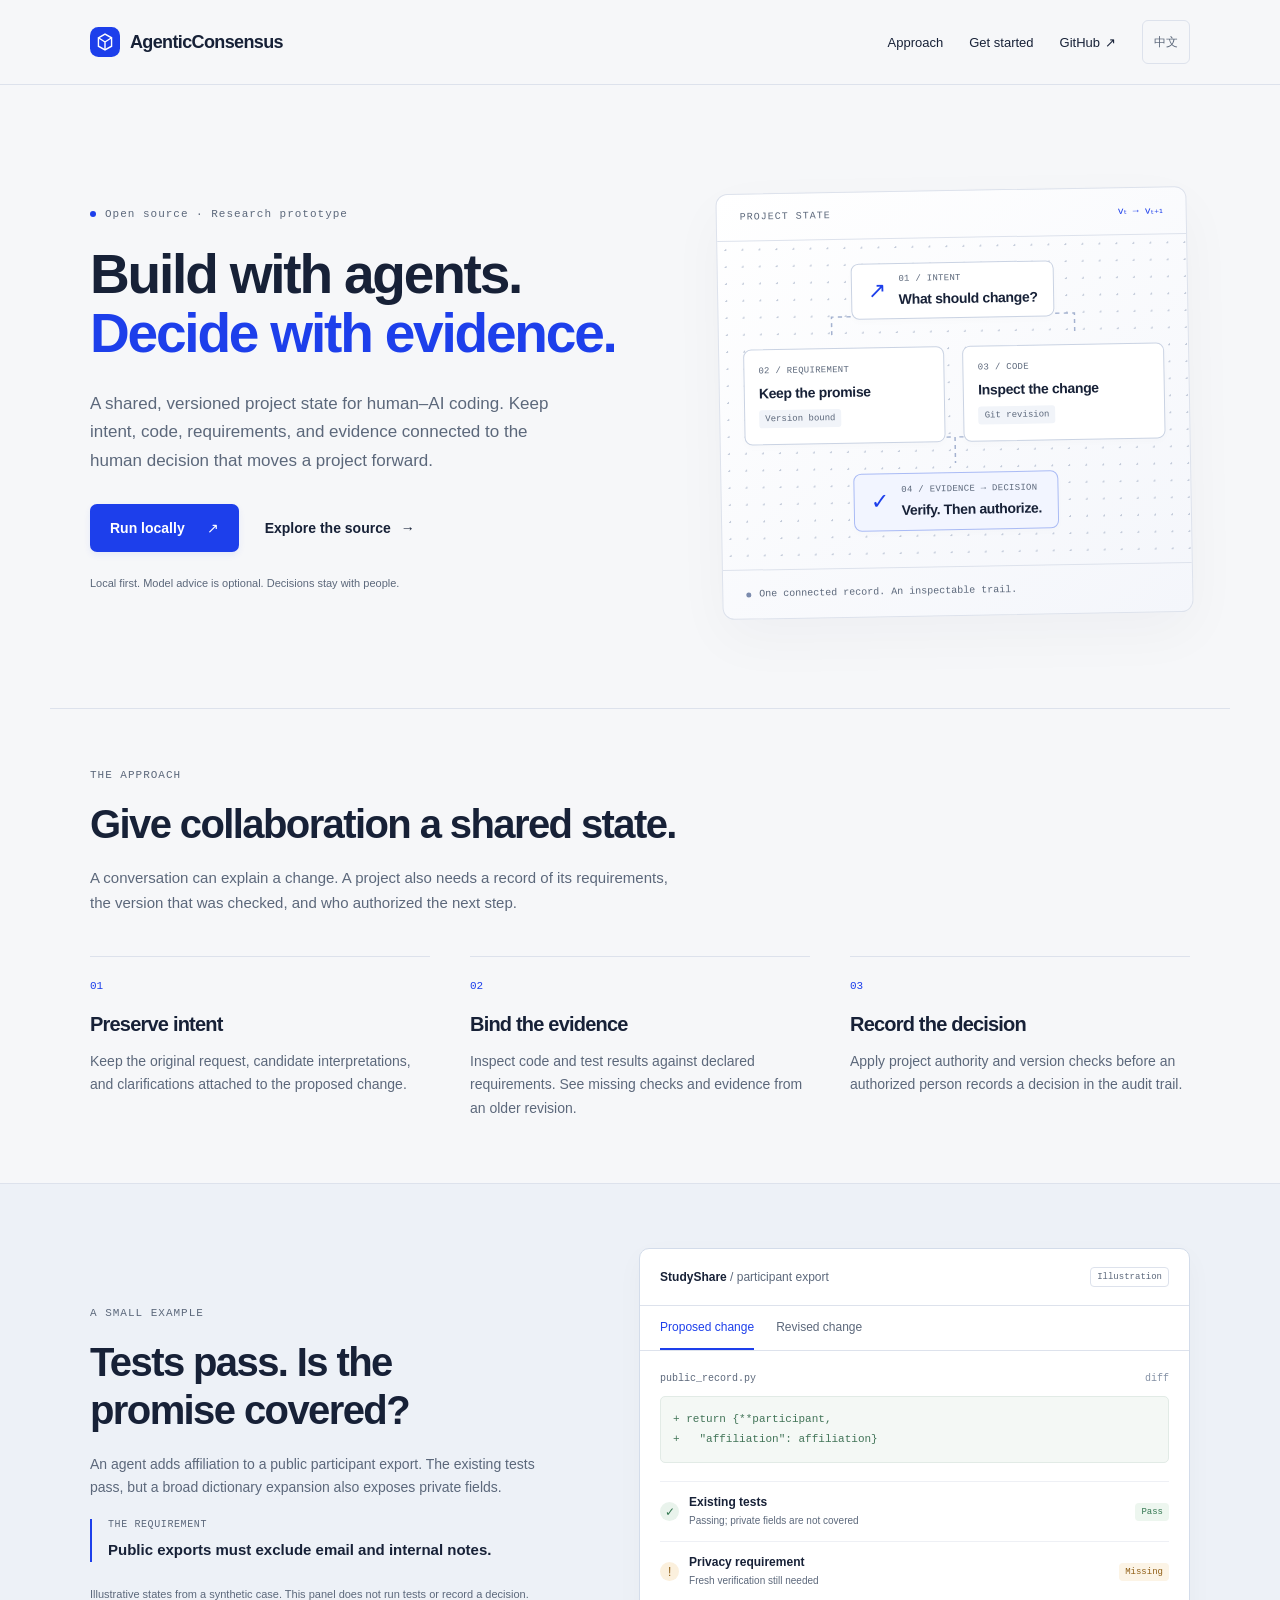
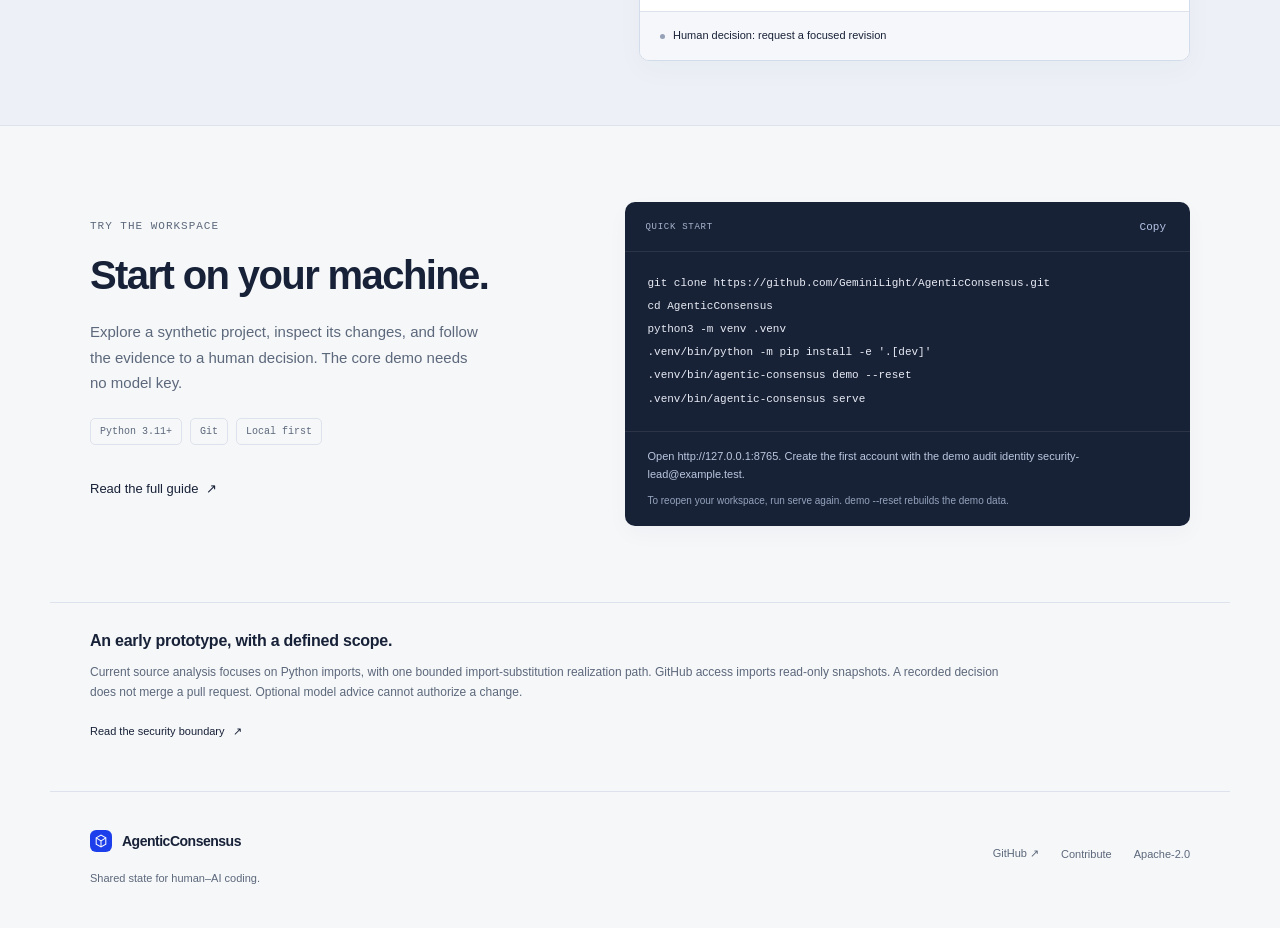
==== website/index.html @ 30e31647 "Publish AgenticConsensus source and repository-maintained website" ====
<!doctype html>
<html lang="en">
<head>
  <meta charset="utf-8">
  <meta name="viewport" content="width=device-width, initial-scale=1">
  <title>AgenticConsensus — Shared state for human–AI coding</title>
  <meta name="description" content="Connect intent, code, version-bound evidence, and authorized human decisions. AgenticConsensus is an open-source, local-first research prototype for human–AI coding collaboration.">
  <meta name="theme-color" content="#f6f7f9">
  <meta property="og:title" content="AgenticConsensus">
  <meta property="og:description" content="Shared state for human–AI coding. Connect intent, code, evidence, and human decisions.">
  <meta property="og:type" content="website">
  <meta property="og:url" content="https://tianfuwang.tech/AgenticConsensus/">
  <link rel="canonical" href="https://tianfuwang.tech/AgenticConsensus/">
  <link rel="icon" href="./favicon.svg" type="image/svg+xml">
  <link rel="alternate" href="./llms.txt" type="text/plain" title="Project summary">
  <link rel="stylesheet" href="./styles.css">
  <script src="./script.js" defer></script>
</head>
<body>
  <a class="skip-link" href="#main" data-i18n="skip">Skip to content</a>
  <header class="site-header">
    <div class="header-inner wrap">
      <a class="brand" href="./" aria-label="AgenticConsensus home"><img src="./favicon.svg" width="30" height="30" alt=""><span>AgenticConsensus</span></a>
      <nav aria-label="Main navigation">
        <a class="nav-about" href="#approach" data-i18n="navApproach">Approach</a>
        <a href="#start" data-i18n="navStart">Get started</a>
        <a href="https://github.com/GeminiLight/AgenticConsensus">GitHub <span aria-hidden="true">↗</span></a>
        <button id="language" class="language" type="button" aria-label="Switch to Chinese" hidden>中文</button>
      </nav>
    </div>
  </header>
  <main id="main">
    <section class="hero wrap" aria-labelledby="hero-title">
      <div class="hero-copy">
        <p class="eyebrow"><span class="status-dot" aria-hidden="true"></span><span data-i18n="eyebrow">Open source · Research prototype</span></p>
        <h1 id="hero-title"><span data-i18n="hero1">Build with agents.</span><br><span class="blue" data-i18n="hero2">Decide with evidence.</span></h1>
        <p class="hero-description" data-i18n="heroDescription">A shared, versioned project state for human–AI coding. Keep intent, code, requirements, and evidence connected to the human decision that moves a project forward.</p>
        <div class="hero-actions"><a class="button primary" href="#start"><span data-i18n="runLocally">Run locally</span><span aria-hidden="true">↗</span></a><a class="button text-button" href="https://github.com/GeminiLight/AgenticConsensus"><span data-i18n="viewSource">Explore the source</span><span aria-hidden="true">→</span></a></div>
        <p class="hero-footnote" data-i18n="heroFootnote">Local first. Model advice is optional. Decisions stay with people.</p>
      </div>
      <div class="state-map" aria-label="Illustrative project state: intent connects to a requirement, a code change, evidence, and an authorized human decision">
        <div class="map-heading"><span data-i18n="projectState">PROJECT STATE</span><span class="version">vₜ → vₜ₊₁</span></div>
        <div class="map-body">
          <svg class="connections" viewBox="0 0 440 328" preserveAspectRatio="none" aria-hidden="true"><path d="M220 51v26M220 77H106v22M220 77h114v22M106 169v30h114M334 169v30H220M220 199v26"/></svg>
          <div class="map-node intent-node"><span class="node-icon" aria-hidden="true">↗</span><div><small data-i18n="intentLabel">01 / INTENT</small><strong data-i18n="intentValue">What should change?</strong></div></div>
          <div class="map-row"><div class="map-node"><small data-i18n="requirementLabel">02 / REQUIREMENT</small><strong data-i18n="requirementValue">Keep the promise</strong><span class="node-tag" data-i18n="versionBound">Version bound</span></div><div class="map-node"><small data-i18n="codeLabel">03 / CODE</small><strong data-i18n="codeValue">Inspect the change</strong><span class="node-tag" data-i18n="immutableRevision">Git revision</span></div></div>
          <div class="map-node decision-node"><span class="node-icon" aria-hidden="true">✓</span><div><small data-i18n="decisionLabel">04 / EVIDENCE → DECISION</small><strong data-i18n="decisionValue">Verify. Then authorize.</strong></div></div>
        </div>
        <div class="map-footer"><span class="small-dot" aria-hidden="true"></span><span data-i18n="mapFooter">One connected record. An inspectable trail.</span></div>
      </div>
    </section>
    <section id="approach" class="approach wrap" aria-labelledby="approach-title">
      <div class="section-intro"><p class="eyebrow" data-i18n="approachEyebrow">THE APPROACH</p><h2 id="approach-title" data-i18n="approachTitle">Give collaboration a shared state.</h2><p data-i18n="approachDescription">A conversation can explain a change. A project also needs a record of its requirements, the version that was checked, and who authorized the next step.</p></div>
      <div class="steps">
        <article><span class="step-number">01</span><h3 data-i18n="step1Title">Preserve intent</h3><p data-i18n="step1Description">Keep the original request, candidate interpretations, and clarifications attached to the proposed change.</p></article>
        <article><span class="step-number">02</span><h3 data-i18n="step2Title">Bind the evidence</h3><p data-i18n="step2Description">Inspect code and test results against declared requirements. See missing checks and evidence from an older revision.</p></article>
        <article><span class="step-number">03</span><h3 data-i18n="step3Title">Record the decision</h3><p data-i18n="step3Description">Apply project authority and version checks before an authorized person records a decision in the audit trail.</p></article>
      </div>
    </section>
    <section id="example" class="example-section" aria-labelledby="example-title">
      <div class="example-grid wrap">
        <div class="example-copy"><p class="eyebrow" data-i18n="exampleEyebrow">A SMALL EXAMPLE</p><h2 id="example-title" data-i18n="exampleTitle">Tests pass. Is the promise covered?</h2><p data-i18n="exampleDescription">An agent adds affiliation to a public participant export. The existing tests pass, but a broad dictionary expansion also exposes private fields.</p><p class="example-promise"><span data-i18n="promiseLabel">The requirement</span><strong data-i18n="promise">Public exports must exclude email and internal notes.</strong></p><p class="example-note" data-i18n="exampleNote">Illustrative states from a synthetic case. This panel does not run tests or record a decision.</p></div>
        <div class="review-example">
          <div class="review-heading"><span class="review-project">StudyShare <span>/ participant export</span></span><span class="preview-label" data-i18n="illustration">Illustration</span></div>
          <div class="example-tabs" role="tablist" aria-label="Compare illustrative revisions" hidden><button id="tab-proposal" role="tab" aria-selected="true" aria-controls="proposal" tabindex="0" data-panel="proposal" data-i18n="proposal">Proposed change</button><button id="tab-revision" role="tab" aria-selected="false" aria-controls="revision" tabindex="-1" data-panel="revision" data-i18n="revision">Revised change</button></div>
          <div id="proposal" class="review-panel" role="tabpanel" aria-labelledby="tab-proposal" tabindex="0">
            <div class="code-label">public_record.py <span>diff</span></div><pre class="diff"><code><span class="diff-add">+ return {**participant,</span>&#10;+   "affiliation": affiliation}</code></pre>
            <div class="check"><span class="check-mark pass" aria-hidden="true">✓</span><div><strong data-i18n="existingTests">Existing tests</strong><span data-i18n="existingTestsValue">Passing; private fields are not covered</span></div><span class="pill pass-pill" data-i18n="pass">Pass</span></div>
            <div class="check"><span class="check-mark missing" aria-hidden="true">!</span><div><strong data-i18n="privacyCheck">Privacy requirement</strong><span data-i18n="privacyCheckValue">Fresh verification still needed</span></div><span class="pill missing-pill" data-i18n="missing">Missing</span></div>
            <div class="decision-strip"><span class="decision-indicator" aria-hidden="true"></span><span data-i18n="proposalDecision">Human decision: request a focused revision</span></div>
          </div>
          <div id="revision" class="review-panel" role="tabpanel" aria-labelledby="tab-revision" tabindex="0" hidden>
            <div class="code-label">public_record.py <span>diff</span></div><pre class="diff"><code>+ return {"participant_id": participant_id,&#10;<span class="diff-add">+   "affiliation": affiliation}</span></code></pre>
            <div class="check"><span class="check-mark pass" aria-hidden="true">↗</span><div><strong data-i18n="carriedRequirement">Privacy requirement</strong><span data-i18n="carriedRequirementValue">Carried into the new revision</span></div><span class="pill pass-pill" data-i18n="retained">Retained</span></div>
            <div class="check"><span class="check-mark missing" aria-hidden="true">!</span><div><strong data-i18n="newEvidence">Evidence for this revision</strong><span data-i18n="newEvidenceValue">Add and inspect the negative privacy check</span></div><span class="pill missing-pill" data-i18n="pending">Pending</span></div>
            <div class="decision-strip"><span class="decision-indicator" aria-hidden="true"></span><span data-i18n="revisionDecision">Approval waits for fresh evidence and authorization</span></div>
          </div>
          <noscript><p class="example-note">The revised change uses an explicit public-field allowlist. The requirement carries forward; fresh evidence and human authorization are still required.</p></noscript>
        </div>
      </div>
    </section>
    <section id="start" class="start-grid wrap" aria-labelledby="start-title">
      <div><p class="eyebrow" data-i18n="startEyebrow">TRY THE WORKSPACE</p><h2 id="start-title" data-i18n="startTitle">Start on your machine.</h2><p class="start-description" data-i18n="startDescription">Explore a synthetic project, inspect its changes, and follow the evidence to a human decision. The core demo needs no model key.</p><div class="requirements"><span>Python 3.11+</span><span>Git</span><span data-i18n="localFirst">Local first</span></div><a class="inline-link" href="https://github.com/GeminiLight/AgenticConsensus/blob/main/docs/usage.md"><span data-i18n="fullGuide">Read the full guide</span> <span aria-hidden="true">↗</span></a></div>
      <div class="terminal"><div class="terminal-bar"><span data-i18n="quickstart">QUICK START</span><button class="copy-button" id="copy" type="button" data-i18n="copy" hidden>Copy</button><span id="copy-status" role="status" class="sr-only"></span></div><pre><code id="install">git clone https://github.com/GeminiLight/AgenticConsensus.git
cd AgenticConsensus
python3 -m venv .venv
.venv/bin/python -m pip install -e '.[dev]'
.venv/bin/agentic-consensus demo --reset
.venv/bin/agentic-consensus serve</code></pre><p class="terminal-note" data-i18n="openLocal">Open http://127.0.0.1:8765. Create the first account with the demo audit identity security-lead@example.test.</p><p class="reset-note" data-i18n="resetNote">To reopen your workspace, run serve again. demo --reset rebuilds the demo data.</p></div>
    </section>
    <section class="scope wrap" aria-labelledby="scope-title"><h3 id="scope-title" data-i18n="scopeTitle">An early prototype, with a defined scope.</h3><p data-i18n="scopeDescription">Current source analysis focuses on Python imports, with one bounded import-substitution realization path. GitHub access imports read-only snapshots. A recorded decision does not merge a pull request. Optional model advice cannot authorize a change.</p><a class="inline-link" href="https://github.com/GeminiLight/AgenticConsensus/blob/main/SECURITY.md"><span data-i18n="securityBoundary">Read the security boundary</span> ↗</a></section>
  </main>
  <footer class="wrap site-footer"><div><a class="brand footer-brand" href="./"><img src="./favicon.svg" width="22" height="22" alt=""><span>AgenticConsensus</span></a><p data-i18n="footerDescription">Shared state for human–AI coding.</p></div><div class="footer-links"><a href="https://github.com/GeminiLight/AgenticConsensus">GitHub ↗</a><a href="https://github.com/GeminiLight/AgenticConsensus/blob/main/CONTRIBUTING.md" data-i18n="contribute">Contribute</a><a href="https://github.com/GeminiLight/AgenticConsensus/blob/main/LICENSE">Apache-2.0</a></div></footer>
</body>
</html>
---- website/styles.css ----
:root {
  --bg:#f6f7f9;
  --paper:#fff;
  --ink:#172137;
  --muted:#5c687b;
  --line:#dde2ec;
  --blue:#1d3feb;
  --green:#327650;
  --amber:#916018;
  --mono:ui-monospace,SFMono-Regular,Consolas,"Liberation Mono",monospace;
  font-family:Inter,-apple-system,BlinkMacSystemFont,"Segoe UI",sans-serif;
  color:var(--ink);
  background:var(--bg);
  font-synthesis:none;
  scroll-behavior:smooth
}

* {
  box-sizing:border-box
}

body {
  margin:0
}

a {
  color:inherit;
  text-decoration:none
}

button {
  font:inherit;
  cursor:pointer
}

button,a {
  -webkit-tap-highlight-color:transparent
}

a:focus-visible,button:focus-visible,[tabindex]:focus-visible {
  outline:3px solid var(--blue);
  outline-offset:5px
}

button[hidden],[hidden] {
  display:none!important
}

.wrap {
  max-width:1180px;
  margin-inline:auto;
  padding-inline:40px
}

p {
  line-height:1.7;
  margin:0
}

h1,h2,h3 {
  margin:0;
  letter-spacing:-.04em;
  font-weight:600
}

h1 {
  font-size:clamp(42px,4.3vw,60px);
  line-height:1.08
}

h2 {
  font-size:clamp(30px,3.2vw,40px);
  line-height:1.2
}

h3 {
  font-size:21px;
  line-height:1.35
}

.blue {
  color:var(--blue)
}

.eyebrow {
  font-family:var(--mono);
  font-size:11px;
  letter-spacing:.09em;
  display:flex;
  align-items:center;
  gap:9px;
  color:var(--muted);
  line-height:1.5;
  margin-bottom:22px
}

.status-dot {
  width:6px;
  height:6px;
  background:var(--blue);
  border-radius:50%
}

.sr-only {
  position:absolute;
  width:1px;
  height:1px;
  margin:-1px;
  padding:0;
  overflow:hidden;
  clip-path:inset(50%);
  white-space:nowrap
}

.skip-link {
  position:fixed;
  top:12px;
  left:12px;
  transform:translateY(-150%);
  background:var(--paper);
  padding:12px 20px;
  z-index:10
}

.skip-link:focus {
  transform:none
}

.site-header {
  border-bottom:1px solid var(--line)
}

.header-inner {
  height:84px;
  display:flex;
  align-items:center;
  justify-content:space-between;
  gap:20px
}

.brand {
  display:flex;
  align-items:center;
  gap:10px;
  font-size:18px;
  font-weight:650;
  letter-spacing:-.035em;
  min-height:44px
}

.brand img {
  flex-shrink:0
}

.header-inner nav {
  display:flex;
  align-items:center;
  gap:26px;
  font-size:13px
}

.header-inner nav a {
  display:flex;
  align-items:center;
  gap:5px;
  min-height:44px
}

.header-inner nav a:hover,.inline-link:hover,.footer-links a:hover {
  color:var(--blue)
}

.language {
  background:transparent;
  color:var(--muted);
  border:1px solid var(--line);
  border-radius:6px;
  min-width:48px;
  min-height:44px;
  font-size:12px;
  padding:8px
}

.hero {
  display:grid;
  grid-template-columns:1.2fr 1fr;
  gap:50px;
  align-items:center;
  padding-top:98px;
  padding-bottom:92px
}

.hero-description {
  font-size:17px;
  max-width:480px;
  color:var(--muted);
  margin-top:26px
}

.hero-actions {
  display:flex;
  align-items:center;
  gap:14px;
  margin-top:28px
}

.button {
  display:inline-flex;
  align-items:center;
  justify-content:center;
  gap:22px;
  min-height:48px;
  padding:12px 20px;
  border-radius:7px;
  font-size:14px;
  font-weight:550;
  transition:background .16s,color .16s
}

.primary {
  background:var(--blue);
  color:white;
  box-shadow:0 3px 7px #1d3feb13
}

.primary:hover {
  background:#1834c6
}

.text-button {
  padding-left:12px;
  padding-right:12px;
  gap:10px
}

.text-button:hover {
  background:#e9edf7
}

.hero-footnote {
  font-size:11px;
  color:var(--muted);
  margin-top:22px;
  max-width:430px
}

.state-map {
  border:1px solid var(--line);
  border-radius:12px;
  background:linear-gradient(145deg,#fff,#f4f6fb);
  box-shadow:0 20px 55px #17213709;
  overflow:hidden;
  transform:rotate(-1deg)
}

.map-heading {
  display:flex;
  justify-content:space-between;
  border-bottom:1px solid var(--line);
  padding:17px 23px;
  font:10px var(--mono);
  letter-spacing:.1em;
  color:var(--muted)
}

.version {
  color:var(--blue);
  letter-spacing:0
}

.map-body {
  position:relative;
  height:328px;
  padding:24px 24px 20px;
  background-image:radial-gradient(#c2cad9 1px,transparent 1px);
  background-size:17px 17px
}

.connections {
  position:absolute;
  inset:0;
  width:100%;
  height:100%;
  fill:none;
  stroke:#a4b2d0;
  stroke-width:1.4;
  stroke-dasharray:4 4
}

.map-node {
  position:relative;
  background:white;
  border:1px solid #cad3e3;
  border-radius:8px;
  padding:16px 14px;
  box-shadow:0 3px 7px #17213704;
  display:flex;
  flex-direction:column;
  gap:9px;
  min-width:0
}

.map-node small {
  font:9px var(--mono);
  color:var(--muted);
  letter-spacing:.03em
}

.map-node strong {
  font-size:14px;
  font-weight:550;
  letter-spacing:-.025em
}

.intent-node,.decision-node {
  width:max-content;
  max-width:100%;
  margin:auto;
  flex-direction:row;
  align-items:center;
  gap:13px;
  padding:12px 16px
}

.intent-node {
  height:56px
}

.intent-node small,.decision-node small {
  display:block;
  margin-bottom:6px
}

.node-icon {
  color:var(--blue);
  font-size:22px;
  font-weight:400
}

.map-row {
  display:grid;
  grid-template-columns:1fr 1fr;
  gap:18px;
  margin-top:28px;
  margin-bottom:30px
}

.node-tag {
  font:9px var(--mono);
  width:max-content;
  max-width:100%;
  background:#f1f4f9;
  color:var(--muted);
  border-radius:3px;
  padding:4px 6px
}

.decision-node {
  border-color:#aabbf5;
  background:#f2f5ff;
  height:58px
}

.map-footer {
  display:flex;
  align-items:center;
  gap:8px;
  font:10px var(--mono);
  color:var(--muted);
  padding:16px 23px;
  border-top:1px solid var(--line);
  line-height:1.6
}

.small-dot {
  height:5px;
  width:5px;
  background:#7b8bad;
  border-radius:50%;
  flex-shrink:0
}

.approach {
  border-top:1px solid var(--line);
  padding-top:58px;
  padding-bottom:62px
}

.section-intro {
  max-width:650px
}

.section-intro .eyebrow {
  margin-bottom:16px
}

.section-intro>p:last-child {
  font-size:15px;
  color:var(--muted);
  margin-top:17px;
  max-width:600px
}

.steps {
  display:grid;
  grid-template-columns:repeat(3,1fr);
  gap:40px;
  margin-top:40px
}

.steps article {
  border-top:1px solid var(--line);
  padding-top:18px
}

.step-number {
  font:11px var(--mono);
  color:var(--blue)
}

.steps h3 {
  margin-top:18px;
  font-size:20px
}

.steps p {
  font-size:14px;
  color:var(--muted);
  margin-top:12px
}

.example-section {
  background:#edf1f7;
  border-block:1px solid var(--line)
}

.example-grid {
  display:grid;
  grid-template-columns:1fr 1.15fr;
  gap:70px;
  align-items:center;
  padding-block:64px
}

.example-copy .eyebrow {
  margin-bottom:16px
}

.example-copy>p:not(.eyebrow) {
  font-size:14px;
  color:var(--muted);
  margin-top:19px
}

.example-copy h2 {
  max-width:370px
}

.example-promise {
  border-left:2px solid var(--blue);
  padding-left:16px
}

.example-promise span {
  display:block;
  font:10px var(--mono);
  text-transform:uppercase;
  letter-spacing:.06em;
  margin-bottom:8px
}

.example-promise strong {
  font-size:15px;
  line-height:1.6;
  color:var(--ink);
  font-weight:550;
  display:block
}

.example-copy p.example-note {
  font-size:11px;
  margin-top:23px
}

.review-example {
  background:var(--paper);
  border:1px solid #d3dcea;
  border-radius:10px;
  box-shadow:0 9px 28px #17213708;
  overflow:hidden
}

.review-heading {
  display:flex;
  justify-content:space-between;
  align-items:center;
  gap:12px;
  padding:18px 20px;
  font-size:12px;
  border-bottom:1px solid var(--line)
}

.review-project {
  font-weight:600
}

.review-project>span {
  color:var(--muted);
  font-weight:400
}

.preview-label {
  font:9px var(--mono);
  color:var(--muted);
  border:1px solid var(--line);
  padding:4px 6px;
  border-radius:4px
}

.example-tabs {
  display:flex;
  padding:0 20px;
  border-bottom:1px solid var(--line);
  gap:22px
}

.example-tabs button {
  border:0;
  background:none;
  border-bottom:2px solid transparent;
  color:var(--muted);
  font-size:12px;
  padding:14px 0;
  min-height:44px
}

.example-tabs button[aria-selected=true] {
  border-color:var(--blue);
  color:var(--blue)
}

.review-panel {
  padding:22px 20px 0;
  min-height:295px
}

.code-label {
  display:flex;
  justify-content:space-between;
  font:10px var(--mono);
  color:var(--muted);
  margin-bottom:12px
}

.code-label>span {
  color:#8491a5
}

.diff {
  font:11px/1.8 var(--mono);
  padding:13px 12px;
  background:#f4f8f5;
  border:1px solid #e2ebe6;
  border-radius:5px;
  color:#427458;
  margin:0 0 18px;
  overflow:auto;
  white-space:pre-wrap;
  overflow-wrap:anywhere
}

.check {
  display:flex;
  align-items:center;
  gap:10px;
  padding:13px 0;
  border-top:1px solid #eef0f5
}

.check-mark {
  display:flex;
  align-items:center;
  justify-content:center;
  font-size:12px;
  width:19px;
  height:19px;
  flex-shrink:0;
  border-radius:50%
}

.pass {
  color:var(--green);
  background:#e9f3ec
}

.missing {
  color:var(--amber);
  background:#fbf0dd
}

.check>div {
  min-width:0;
  flex:1
}

.check strong {
  font-size:12px;
  font-weight:550;
  display:block
}

.check div span {
  font-size:10px;
  color:var(--muted);
  display:block;
  margin-top:4px;
  line-height:1.5
}

.pill {
  font:9px var(--mono);
  border-radius:4px;
  padding:4px 6px;
  white-space:nowrap
}

.pass-pill {
  color:var(--green);
  background:#edf6ef
}

.missing-pill {
  color:var(--amber);
  background:#fcf4e6
}

.decision-strip {
  background:#f6f7fa;
  margin:10px -20px 0;
  padding:15px 20px;
  border-top:1px solid var(--line);
  font-size:11px;
  display:flex;
  align-items:center;
  gap:8px;
  line-height:1.6
}

.decision-indicator {
  width:5px;
  height:5px;
  border-radius:50%;
  background:#94a1b7;
  flex-shrink:0
}

.start-grid {
  display:grid;
  grid-template-columns:1fr 1.2fr;
  gap:65px;
  align-items:center;
  padding-block:76px
}

.start-grid .eyebrow {
  margin-bottom:17px
}

.start-description {
  color:var(--muted);
  font-size:15px;
  margin-top:20px;
  max-width:390px
}

.requirements {
  display:flex;
  flex-wrap:wrap;
  gap:8px;
  margin-top:22px;
  margin-bottom:22px
}

.requirements span {
  font:10px var(--mono);
  border:1px solid var(--line);
  padding:7px 9px;
  border-radius:5px;
  color:var(--muted)
}

.inline-link {
  font-size:13px;
  min-height:44px;
  display:inline-flex;
  align-items:center;
  gap:8px
}

.terminal {
  border-radius:10px;
  background:#182237;
  color:#e8ecf5;
  overflow:hidden;
  box-shadow:0 8px 22px #17213708
}

.terminal-bar {
  height:50px;
  padding-inline:20px;
  display:flex;
  justify-content:space-between;
  align-items:center;
  border-bottom:1px solid #ffffff16;
  font:9px var(--mono);
  letter-spacing:.08em;
  color:#a8b5ce
}

.copy-button {
  min-height:44px;
  padding:8px 4px;
  border:0;
  background:transparent;
  color:#b5c4e5;
  font-size:11px;
  letter-spacing:0
}

.copy-button:hover {
  color:white
}

.terminal pre {
  font:11px/2.1 var(--mono);
  padding:20px 22px;
  margin:0;
  overflow-x:auto
}

.terminal-note {
  border-top:1px solid #ffffff16;
  font-size:11px;
  line-height:1.7;
  color:#bac7df;
  padding:15px 22px 0
}

.reset-note {
  font-size:10px;
  line-height:1.7;
  color:#94a3bc;
  padding:8px 22px 17px
}

.scope {
  border-top:1px solid var(--line);
  padding-top:27px;
  padding-bottom:38px
}

.scope h3 {
  font-size:16px;
  letter-spacing:-.015em
}

.scope p {
  max-width:930px;
  color:var(--muted);
  font-size:12px;
  margin-top:10px
}

.scope .inline-link {
  font-size:11px;
  margin-top:7px
}

.site-footer {
  border-top:1px solid var(--line);
  padding-top:27px;
  padding-bottom:32px;
  display:flex;
  justify-content:space-between;
  align-items:center;
  gap:24px
}

.footer-brand {
  font-size:14px;
  min-height:30px
}

.site-footer p {
  font-size:11px;
  color:var(--muted);
  margin-top:6px
}

.footer-links {
  display:flex;
  gap:22px;
  font-size:11px;
  color:var(--muted);
  align-items:center
}

.footer-links a {
  min-height:44px;
  display:flex;
  align-items:center
}

@media(min-width:1250px) {
  .hero {
    gap:64px
  }
  .state-map {
    margin-top:7px
  }
}

@media(max-width:1000px) {
  .wrap {
    padding-inline:30px
  }
  .hero {
    gap:30px;
    padding-block:65px;
    grid-template-columns:1.1fr 1fr
  }
  h1 {
    font-size:43px
  }
  .hero-description {
    font-size:15px
  }
  .map-body {
    padding-inline:18px
  }
  .map-node strong {
    font-size:12px
  }
  .map-node small {
    font-size:8px
  }
  .map-row {
    gap:12px
  }
  .map-node {
    padding:14px 10px
  }
  .example-grid,.start-grid {
    gap:38px
  }
  .header-inner nav {
    gap:18px
  }
  .steps {
    gap:28px
  }
  .hero-actions {
    gap:5px
  }
  .button {
    padding-inline:15px;
    font-size:13px
  }
  .terminal pre {
    font-size:10px;
    padding-inline:17px
  }
}

@media(max-width:760px) {
  .wrap {
    padding-inline:24px
  }
  .header-inner {
    height:76px;
    gap:12px
  }
  .brand {
    font-size:16px;
    gap:8px
  }
  .brand img {
    width:26px;
    height:26px
  }
  .header-inner nav {
    gap:14px;
    font-size:12px
  }
  .nav-about {
    display:none!important
  }
  .hero {
    grid-template-columns:1fr;
    gap:38px;
    padding-top:52px;
    padding-bottom:48px
  }
  .hero h1 {
    font-size:clamp(40px,7vw,52px)
  }
  .hero-description {
    max-width:540px
  }
  .hero-footnote {
    font-size:11px
  }
  .hero-actions {
    gap:12px
  }
  .state-map {
    max-width:510px;
    width:100%;
    transform:none
  }
  .map-body {
    padding-inline:24px
  }
  .map-node strong {
    font-size:14px
  }
  .map-node small {
    font-size:9px
  }
  .map-node {
    padding:16px 14px
  }
  .map-row {
    gap:18px
  }
  .approach {
    padding-block:42px
  }
  .section-intro {
    max-width:570px
  }
  .steps {
    gap:22px;
    margin-top:28px
  }
  .steps h3 {
    font-size:17px
  }
  .steps p {
    font-size:12px
  }
  .example-grid,.start-grid {
    grid-template-columns:1fr;
    gap:30px;
    padding-block:45px
  }
  .example-copy h2 {
    max-width:440px
  }
  .example-copy>p {
    max-width:560px
  }
  .review-example,.terminal {
    width:100%;
    max-width:560px
  }
  .start-description {
    max-width:500px
  }
  .terminal pre {
    font-size:11px
  }
  .scope {
    padding-block:25px
  }
  .site-footer {
    align-items:flex-start
  }
  .footer-links {
    gap:13px
  }
}

@media(max-width:460px) {
  .wrap {
    padding-inline:20px
  }
  .header-inner {
    height:auto;
    min-height:108px;
    flex-wrap:wrap;
    gap:0;
    padding-block:11px
  }
  .header-inner nav {
    width:100%;
    justify-content:space-between;
    gap:12px
  }
  .header-inner nav .nav-about {
    display:flex!important
  }
  .brand {
    font-size:17px
  }
  .language {
    min-height:44px
  }
  .hero {
    padding-top:36px;
    gap:30px
  }
  .hero h1 {
    font-size:40px;
    letter-spacing:-.045em
  }
  .hero-description {
    font-size:14px;
    margin-top:22px
  }
  .hero-actions {
    margin-top:23px;
    gap:8px
  }
  .button {
    font-size:12px;
    gap:14px
  }
  .hero-footnote {
    font-size:10px
  }
  .hero .eyebrow {
    font-size:9px;
    margin-bottom:18px
  }
  .map-heading {
    padding-inline:18px
  }
  .map-body {
    padding-inline:16px
  }
  .map-node {
    padding:14px 10px
  }
  .map-node small {
    font-size:8px
  }
  .map-node strong {
    font-size:12px
  }
  .map-row {
    gap:12px
  }
  .map-footer {
    font-size:9px;
    padding-inline:18px
  }
  .steps {
    grid-template-columns:1fr;
    gap:23px
  }
  .steps article {
    position:relative;
    padding-left:35px;
    padding-top:15px
  }
  .step-number {
    position:absolute;
    left:0;
    top:18px
  }
  .steps h3 {
    margin-top:0;
    font-size:18px
  }
  .steps p {
    font-size:13px;
    margin-top:8px
  }
  .example-grid {
    gap:27px
  }
  .example-copy h2 {
    font-size:32px;
    max-width:310px
  }
  .review-heading {
    padding-inline:15px;
    gap:5px
  }
  .review-project {
    font-size:11px
  }
  .review-project>span {
    font-size:9px
  }
  .preview-label {
    font-size:8px
  }
  .example-tabs {
    padding-inline:15px
  }
  .review-panel {
    padding-inline:15px
  }
  .check {
    gap:8px
  }
  .check strong {
    font-size:11px
  }
  .check div span {
    font-size:9px
  }
  .pill {
    font-size:8px
  }
  .decision-strip {
    margin-inline:-15px;
    padding-inline:15px;
    font-size:10px
  }
  .terminal pre {
    font-size:10px;
    line-height:2.2;
    padding:17px 16px;
    white-space:pre-wrap;
    overflow-wrap:anywhere
  }
  .terminal-note,.reset-note {
    padding-inline:16px
  }
  .site-footer {
    flex-direction:column;
    gap:12px
  }
  .footer-links {
    gap:23px
  }
  .scope p {
    font-size:11px
  }
  .eyebrow {
    font-size:10px;
    margin-bottom:17px
  }
}

.footer-brand {
  min-height:44px
}

@media(prefers-reduced-motion:reduce) {
  :root {
    scroll-behavior:auto
  }
  *,*::before,*::after {
    transition:none!important;
    animation:none!important
  }
}
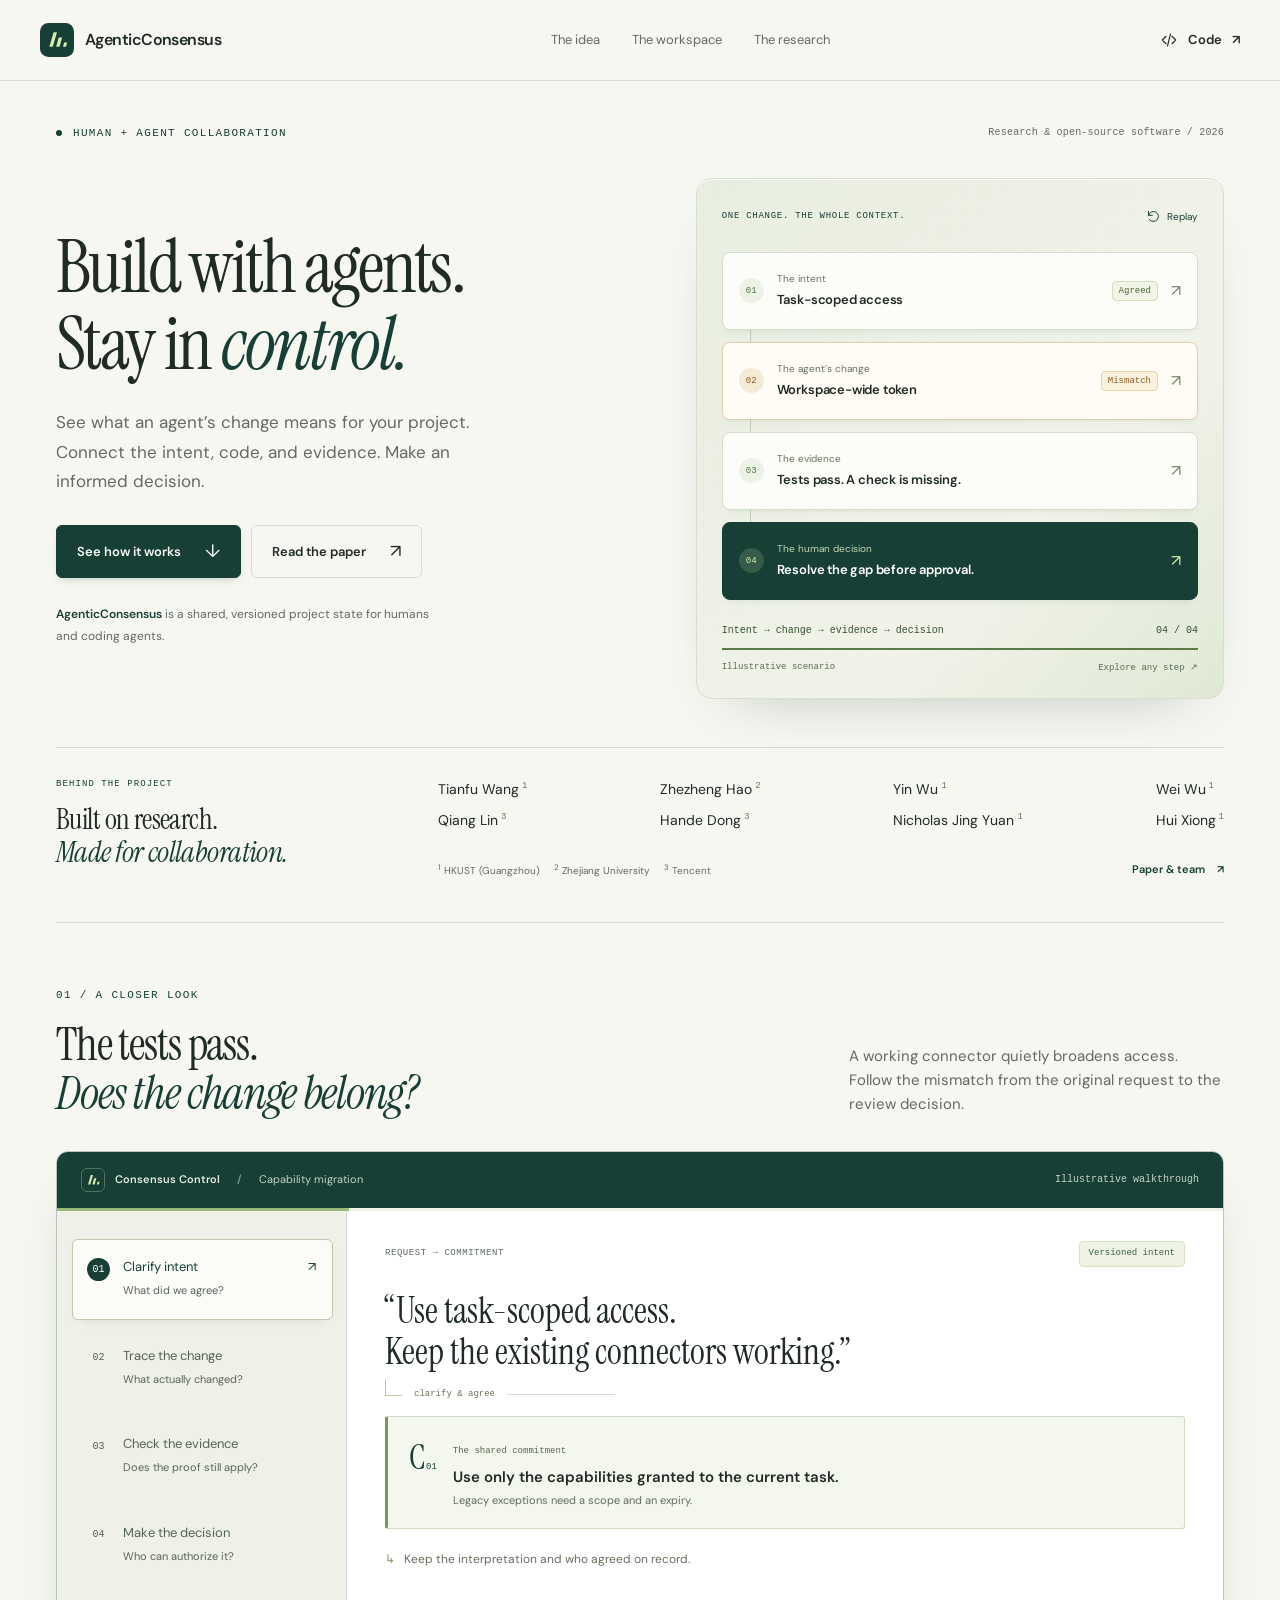
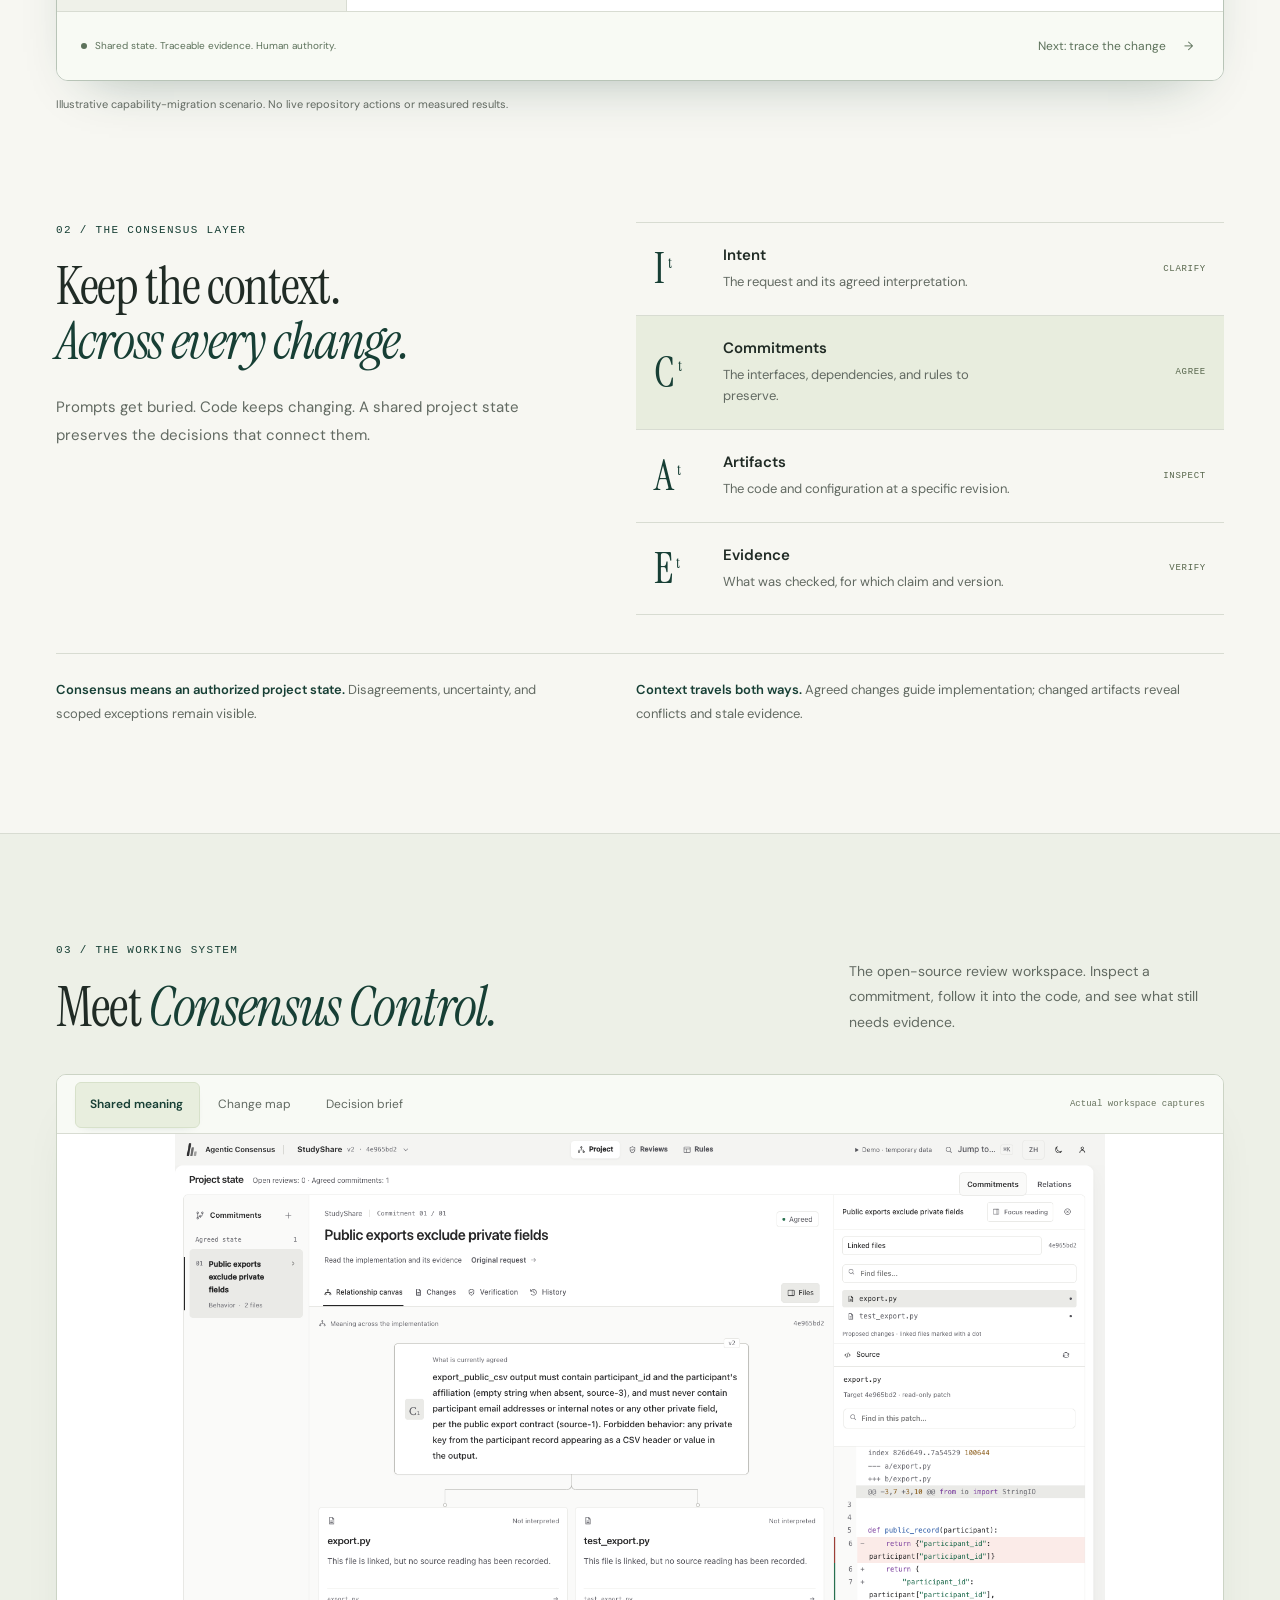
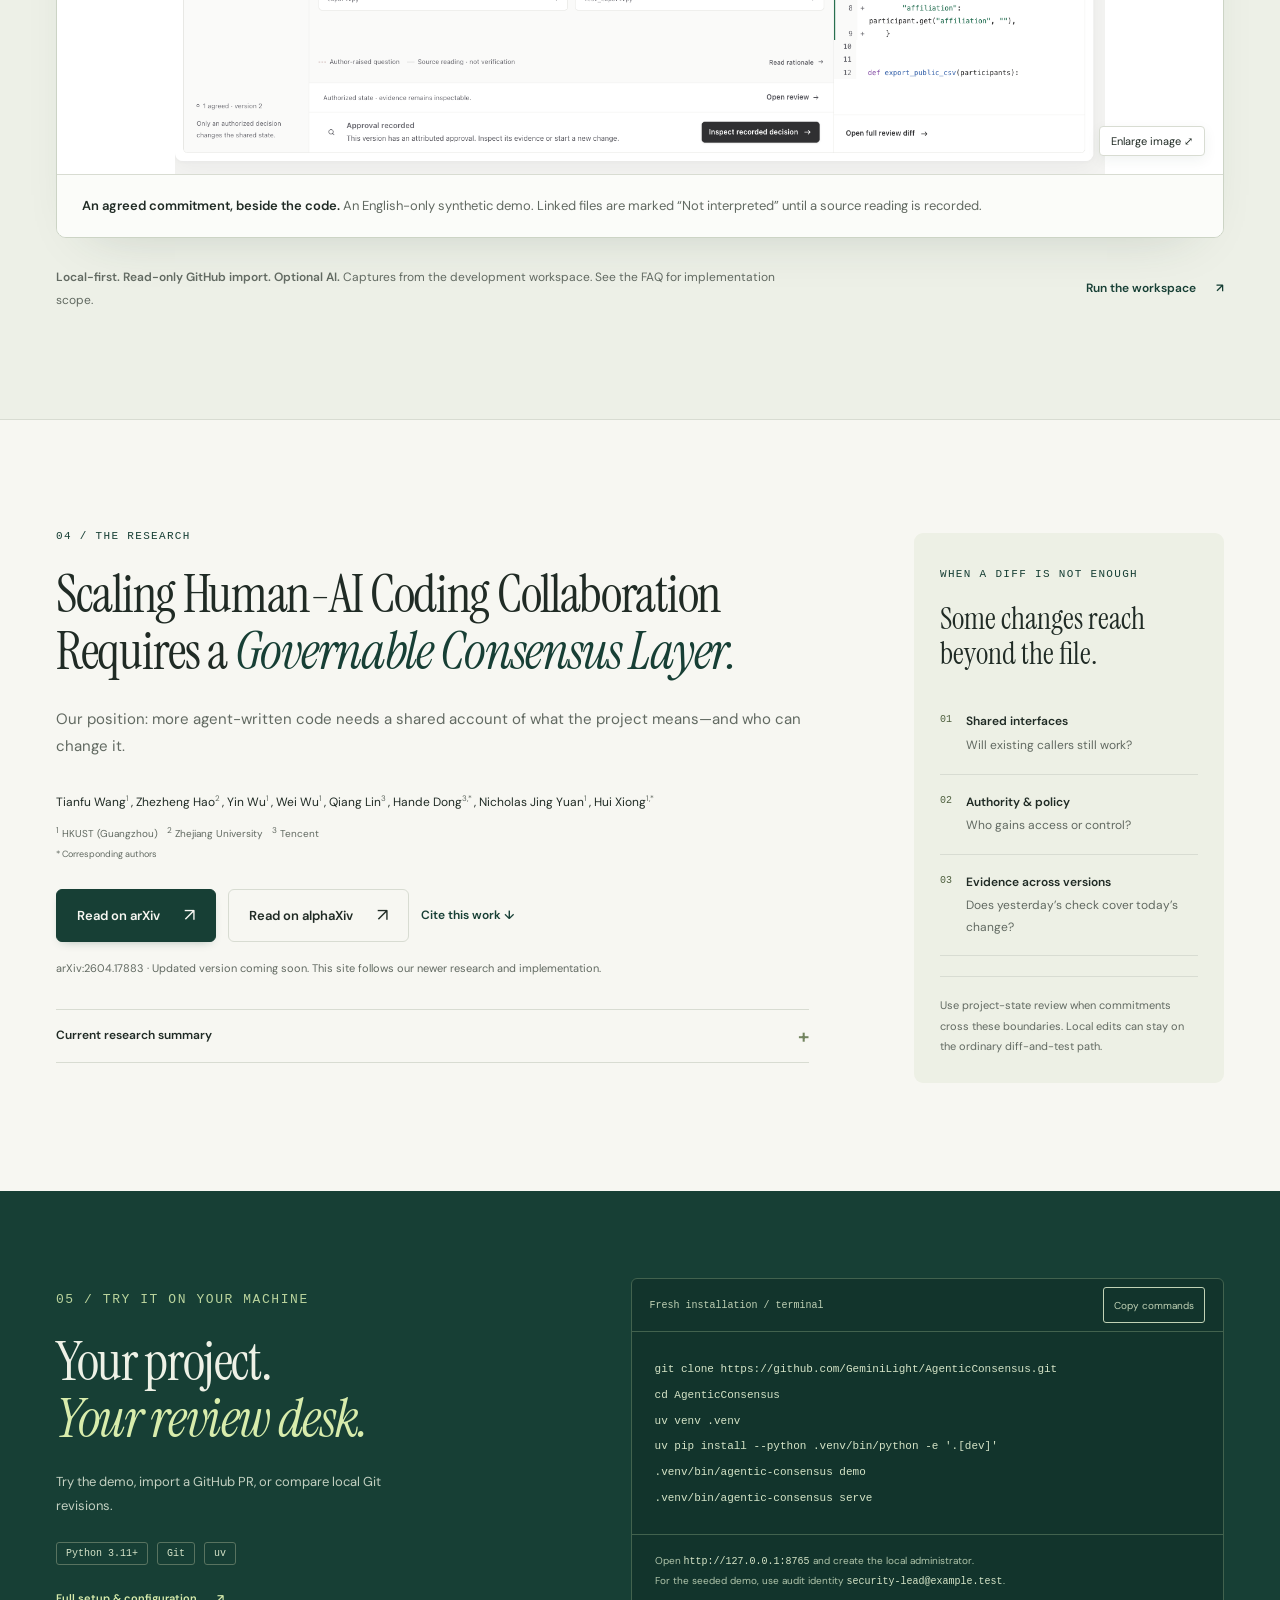
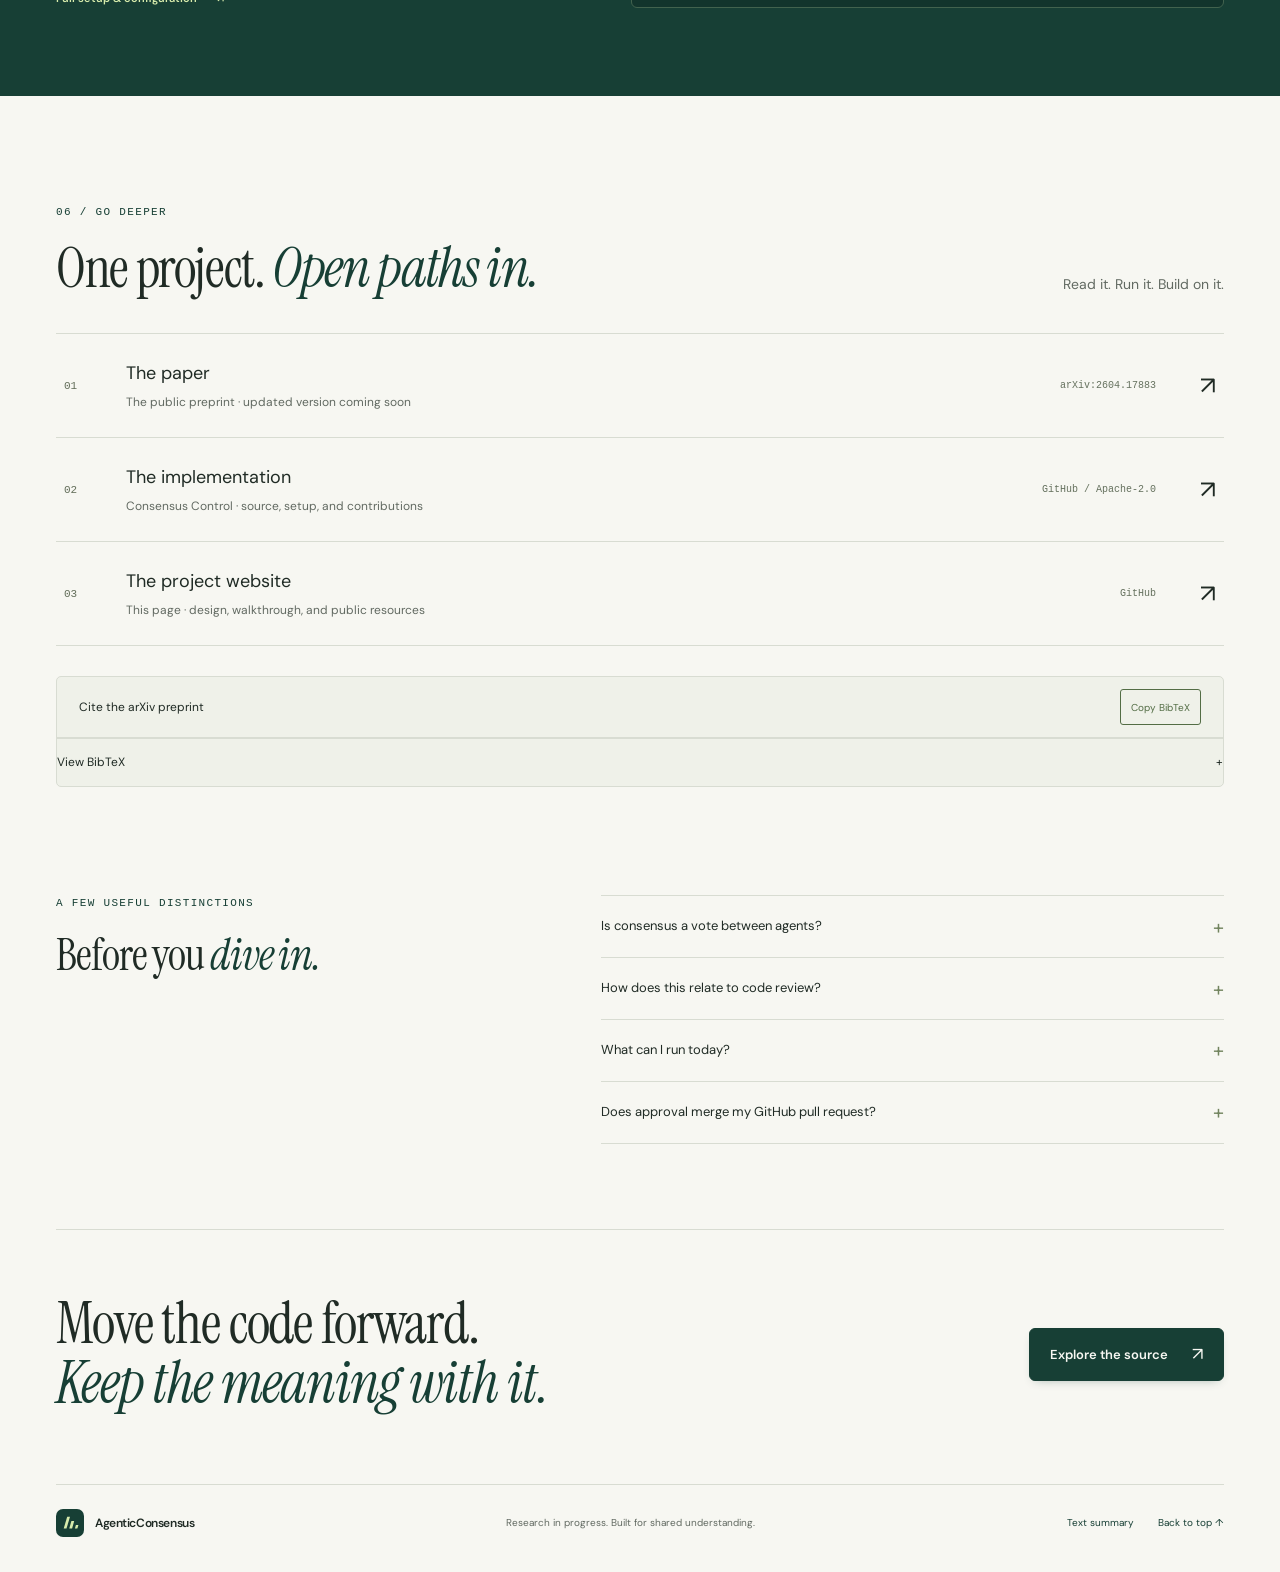
==== commit f13fb5df: "Restore the original project website at the canonical address" ====
--- a/website/index.html
+++ b/website/index.html
@@ -1,95 +1,1142 @@
 <!doctype html>
 <html lang="en">
-<head>
-  <meta charset="utf-8">
-  <meta name="viewport" content="width=device-width, initial-scale=1">
-  <title>AgenticConsensus — Shared state for human–AI coding</title>
-  <meta name="description" content="Connect intent, code, version-bound evidence, and authorized human decisions. AgenticConsensus is an open-source, local-first research prototype for human–AI coding collaboration.">
-  <meta name="theme-color" content="#f6f7f9">
-  <meta property="og:title" content="AgenticConsensus">
-  <meta property="og:description" content="Shared state for human–AI coding. Connect intent, code, evidence, and human decisions.">
-  <meta property="og:type" content="website">
-  <meta property="og:url" content="https://tianfuwang.tech/AgenticConsensus/">
-  <link rel="canonical" href="https://tianfuwang.tech/AgenticConsensus/">
-  <link rel="icon" href="./favicon.svg" type="image/svg+xml">
-  <link rel="alternate" href="./llms.txt" type="text/plain" title="Project summary">
-  <link rel="stylesheet" href="./styles.css">
-  <script src="./script.js" defer></script>
-</head>
-<body>
-  <a class="skip-link" href="#main" data-i18n="skip">Skip to content</a>
-  <header class="site-header">
-    <div class="header-inner wrap">
-      <a class="brand" href="./" aria-label="AgenticConsensus home"><img src="./favicon.svg" width="30" height="30" alt=""><span>AgenticConsensus</span></a>
-      <nav aria-label="Main navigation">
-        <a class="nav-about" href="#approach" data-i18n="navApproach">Approach</a>
-        <a href="#start" data-i18n="navStart">Get started</a>
-        <a href="https://github.com/GeminiLight/AgenticConsensus">GitHub <span aria-hidden="true">↗</span></a>
-        <button id="language" class="language" type="button" aria-label="Switch to Chinese" hidden>中文</button>
+  <head>
+    <meta charset="utf-8" />
+    <meta name="viewport" content="width=device-width, initial-scale=1" />
+    <title>AgenticConsensus — Build with agents. Stay in control.</title>
+    <meta
+      name="description"
+      content="A shared, versioned project state for human and AI coding collaboration. Connect intent, code, evidence, and human decisions with AgenticConsensus and Consensus Control."
+    />
+    <meta
+      name="author"
+      content="Tianfu Wang, Zhezheng Hao, Yin Wu, Wei Wu, Qiang Lin, Hande Dong, Nicholas Jing Yuan, Hui Xiong"
+    />
+    <meta name="robots" content="index, follow, max-image-preview:large" />
+    <meta name="theme-color" content="#f7f7f2" />
+    <link
+      rel="canonical"
+      href="https://tianfuwang.tech/AgenticConsensus/"
+    />
+    <link rel="icon" href="./assets/mark.svg" type="image/svg+xml" />
+    <link
+      rel="apple-touch-icon"
+      href="./assets/agentic-consensus-icon-192.png"
+    />
+    <link rel="manifest" href="./site.webmanifest" />
+    <link
+      rel="alternate"
+      type="application/pdf"
+      title="AgenticConsensus arXiv paper"
+      href="https://arxiv.org/pdf/2604.17883"
+    />
+    <link
+      rel="alternate"
+      type="text/plain"
+      title="Project summary"
+      href="./llms.txt"
+    />
+    <link
+      rel="preload"
+      href="./assets/fonts/instrument-serif.ttf"
+      as="font"
+      type="font/ttf"
+      crossorigin
+    />
+    <link
+      rel="preload"
+      href="./assets/fonts/dm-sans.ttf"
+      as="font"
+      type="font/ttf"
+      crossorigin
+    />
+    <link rel="stylesheet" href="./styles.css?v=20261014-original" />
+    <script src="./script.js?v=20261014-original" defer></script>
+    <noscript
+      ><style>
+        .demo-panel[hidden],
+        .screen-panel[hidden] {
+          display: block !important;
+        }
+        .demo-panel,
+        .screen-panel {
+          border-top: 1px solid #d8dcd2;
+        }
+        .demo-tabs,
+        .showcase-tabs,
+        .next-step {
+          display: none !important;
+        }
+        .demo-body {
+          display: block;
+        }
+        @media (max-width: 600px) {
+          .header-inner {
+            flex-wrap: wrap;
+            height: auto;
+            padding-block: 12px;
+          }
+          .top-nav {
+            display: flex;
+            order: 3;
+            width: 100%;
+            justify-content: space-between;
+          }
+        }
+      </style></noscript
+    >
+    <meta property="og:type" content="website" />
+    <meta property="og:site_name" content="AgenticConsensus" />
+    <meta
+      property="og:title"
+      content="AgenticConsensus — Build with agents. Stay in control."
+    />
+    <meta
+      property="og:description"
+      content="Build with agents. Keep intent, code, evidence, and human decisions connected. Explore the research and the open-source review workspace."
+    />
+    <meta
+      property="og:url"
+      content="https://tianfuwang.tech/AgenticConsensus/"
+    />
+    <meta
+      property="og:image"
+      content="https://tianfuwang.tech/AgenticConsensus/assets/agentic-consensus-og.png?v=20261013-r2"
+    />
+    <meta property="og:image:width" content="1200" />
+    <meta property="og:image:height" content="630" />
+    <meta
+      property="og:image:alt"
+      content="AgenticConsensus: Build with agents. Stay in control. Intent, commitments, code, and evidence, linked by human decisions."
+    />
+    <meta name="twitter:card" content="summary_large_image" />
+    <meta
+      name="twitter:title"
+      content="AgenticConsensus — Build with agents. Stay in control."
+    />
+    <meta
+      name="twitter:description"
+      content="A shared project state for human and AI coding collaboration. Research, an interactive walkthrough, and open-source software."
+    />
+    <meta
+      name="twitter:image"
+      content="https://tianfuwang.tech/AgenticConsensus/assets/agentic-consensus-og.png?v=20261013-r2"
+    />
+    <meta
+      name="citation_title"
+      content="Scaling Human-AI Coding Collaboration Requires a Governable Consensus Layer"
+    />
+    <meta name="citation_author" content="Wang, Tianfu" />
+    <meta name="citation_author" content="Hao, Zhezheng" />
+    <meta name="citation_author" content="Wu, Yin" />
+    <meta name="citation_author" content="Wu, Wei" />
+    <meta name="citation_author" content="Lin, Qiang" />
+    <meta name="citation_author" content="Dong, Hande" />
+    <meta name="citation_author" content="Yuan, Nicholas Jing" />
+    <meta name="citation_author" content="Xiong, Hui" />
+    <meta name="citation_publication_date" content="2026/04/20" />
+    <meta name="citation_arxiv_id" content="2604.17883" />
+    <meta name="citation_pdf_url" content="https://arxiv.org/pdf/2604.17883" />
+    <meta
+      name="citation_fulltext_html_url"
+      content="https://tianfuwang.tech/AgenticConsensus/"
+    />
+    <script type="application/ld+json">
+      {
+        "@context": "https://schema.org",
+        "@graph": [
+          {
+            "@type": "WebSite",
+            "@id": "https://tianfuwang.tech/AgenticConsensus/#website",
+            "name": "AgenticConsensus",
+            "url": "https://tianfuwang.tech/AgenticConsensus/",
+            "inLanguage": "en"
+          },
+          {
+            "@type": "ScholarlyArticle",
+            "@id": "https://tianfuwang.tech/AgenticConsensus/#paper",
+            "headline": "Scaling Human-AI Coding Collaboration Requires a Governable Consensus Layer",
+            "description": "A research preprint on a governable consensus layer for human-AI coding collaboration.",
+            "datePublished": "2026-04-20",
+            "identifier": "arXiv:2604.17883",
+            "sameAs": [
+              "https://arxiv.org/abs/2604.17883",
+              "https://www.alphaxiv.org/abs/2604.17883"
+            ],
+            "inLanguage": "en",
+            "isAccessibleForFree": true,
+            "url": "https://tianfuwang.tech/AgenticConsensus/#research",
+            "encoding": {
+              "@type": "MediaObject",
+              "contentUrl": "https://arxiv.org/pdf/2604.17883",
+              "encodingFormat": "application/pdf"
+            },
+            "author": [
+              { "@type": "Person", "name": "Tianfu Wang" },
+              { "@type": "Person", "name": "Zhezheng Hao" },
+              { "@type": "Person", "name": "Yin Wu" },
+              { "@type": "Person", "name": "Wei Wu" },
+              { "@type": "Person", "name": "Qiang Lin" },
+              { "@type": "Person", "name": "Hande Dong" },
+              { "@type": "Person", "name": "Nicholas Jing Yuan" },
+              { "@type": "Person", "name": "Hui Xiong" }
+            ]
+          },
+          {
+            "@type": "SoftwareSourceCode",
+            "name": "Consensus Control",
+            "description": "A local-first, authenticated review workspace for evidence-backed agentic code changes.",
+            "codeRepository": "https://github.com/GeminiLight/AgenticConsensus",
+            "programmingLanguage": ["Python", "JavaScript"],
+            "license": "https://www.apache.org/licenses/LICENSE-2.0",
+            "runtimePlatform": "Python 3.11+"
+          }
+        ]
+      }
+    </script>
+  </head>
+  <body>
+    <a class="skip-link" href="#main">Skip to content</a>
+    <header class="site-header">
+      <div class="header-inner">
+        <a class="brand" href="#top" aria-label="AgenticConsensus home"
+          ><img src="./assets/mark.svg" width="34" height="34" alt="" /><span
+            >AgenticConsensus</span
+          ></a
+        >
+        <nav class="top-nav" aria-label="Primary navigation">
+          <a href="#walkthrough">The idea</a
+          ><a href="#workspace">The workspace</a
+          ><a href="#research">The research</a>
+        </nav>
+        <a
+          class="header-code"
+          href="https://github.com/GeminiLight/AgenticConsensus"
+          ><svg viewBox="0 0 24 24" aria-hidden="true">
+            <path d="m8 7-5 5 5 5m8-10 5 5-5 5M14 4l-4 16" /></svg
+          >Code <span aria-hidden="true">↗</span></a
+        >
+        <button
+          class="menu-toggle"
+          type="button"
+          aria-expanded="false"
+          aria-controls="mobile-nav"
+          hidden
+        >
+          Menu <span aria-hidden="true">+</span>
+        </button>
+      </div>
+      <nav
+        class="mobile-nav"
+        id="mobile-nav"
+        aria-label="Mobile navigation"
+        hidden
+      >
+        <a href="#walkthrough">The idea</a><a href="#workspace">The workspace</a
+        ><a href="#research">The research</a><a href="#resources">Resources</a>
       </nav>
-    </div>
-  </header>
-  <main id="main">
-    <section class="hero wrap" aria-labelledby="hero-title">
-      <div class="hero-copy">
-        <p class="eyebrow"><span class="status-dot" aria-hidden="true"></span><span data-i18n="eyebrow">Open source · Research prototype</span></p>
-        <h1 id="hero-title"><span data-i18n="hero1">Build with agents.</span><br><span class="blue" data-i18n="hero2">Decide with evidence.</span></h1>
-        <p class="hero-description" data-i18n="heroDescription">A shared, versioned project state for human–AI coding. Keep intent, code, requirements, and evidence connected to the human decision that moves a project forward.</p>
-        <div class="hero-actions"><a class="button primary" href="#start"><span data-i18n="runLocally">Run locally</span><span aria-hidden="true">↗</span></a><a class="button text-button" href="https://github.com/GeminiLight/AgenticConsensus"><span data-i18n="viewSource">Explore the source</span><span aria-hidden="true">→</span></a></div>
-        <p class="hero-footnote" data-i18n="heroFootnote">Local first. Model advice is optional. Decisions stay with people.</p>
+    </header>
+
+    <main id="main">
+      <section class="hero wrap" id="top" aria-labelledby="hero-title">
+        <div class="hero-eyebrow">
+          <span class="eyebrow"
+            ><i class="status-dot" aria-hidden="true"></i>Human + agent
+            collaboration</span
+          ><span class="edition"
+            >Research &amp; open-source software / 2026</span
+          >
+        </div>
+        <div class="hero-layout">
+          <div class="hero-copy">
+            <h1 id="hero-title">
+              Build with agents.<br />Stay in <em>control.</em>
+            </h1>
+            <p class="hero-description">
+              See what an agent’s change means for your project. Connect the
+              intent, code, and evidence. Make an informed decision.
+            </p>
+            <div class="hero-actions">
+              <a class="button primary" href="#walkthrough"
+                >See how it works <span aria-hidden="true">↓</span></a
+              >
+              <a
+                class="button secondary"
+                href="https://arxiv.org/abs/2604.17883"
+                >Read the paper <span aria-hidden="true">↗</span></a
+              >
+            </div>
+            <p class="hero-definition">
+              <strong>AgenticConsensus</strong> is a shared, versioned project
+              state for humans and coding agents.
+            </p>
+          </div>
+          <div
+            class="hero-trace"
+            role="group"
+            aria-label="Illustrative review: follow a change from intent to a human decision"
+          >
+            <div class="trace-heading">
+              <span class="eyebrow">One change. The whole context.</span
+              ><button class="trace-replay" type="button" data-replay-trace hidden aria-label="Replay the illustrative review trace"><svg viewBox="0 0 24 24" aria-hidden="true"><path d="M4 10a8 8 0 1 1 1.5 7M4 4v6h6"/></svg><span>Replay</span></button>
+            </div>
+            <div class="trace-nodes">
+              <a class="trace-node" href="#walkthrough" data-jump-step="intent">
+                <span class="trace-index" aria-hidden="true">01</span
+                ><span class="trace-content"
+                  ><small>The intent</small
+                  ><strong>Task-scoped access</strong></span
+                ><span class="trace-tag">Agreed</span
+                ><span class="trace-arrow" aria-hidden="true">↗</span>
+              </a>
+              <a
+                class="trace-node trace-change"
+                href="#walkthrough"
+                data-jump-step="change"
+              >
+                <span class="trace-index" aria-hidden="true">02</span
+                ><span class="trace-content"
+                  ><small>The agent’s change</small
+                  ><strong>Workspace-wide token</strong></span
+                ><span class="trace-tag amber">Mismatch</span
+                ><span class="trace-arrow" aria-hidden="true">↗</span>
+              </a>
+              <a
+                class="trace-node"
+                href="#walkthrough"
+                data-jump-step="evidence"
+              >
+                <span class="trace-index" aria-hidden="true">03</span
+                ><span class="trace-content"
+                  ><small>The evidence</small
+                  ><strong>Tests pass. A check is missing.</strong></span
+                ><span class="trace-arrow" aria-hidden="true">↗</span>
+              </a>
+              <a
+                class="trace-node trace-human"
+                href="#walkthrough"
+                data-jump-step="decision"
+              >
+                <span class="trace-index" aria-hidden="true">04</span
+                ><span class="trace-content"
+                  ><small>The human decision</small
+                  ><strong>Resolve the gap before approval.</strong></span
+                ><span class="trace-arrow" aria-hidden="true">↗</span>
+              </a>
+            </div>
+            <div class="trace-playback" aria-hidden="true"><span data-trace-status>Intent → change → evidence → decision</span><span class="trace-time" data-trace-count>04 / 04</span><div class="trace-timeline"><span></span></div></div>
+            <p class="trace-caption">Illustrative scenario <span>Explore any step ↗</span></p>
+          </div>
+        </div>
+        <div class="hero-credits" role="group" aria-label="Research team">
+          <div class="credits-heading">
+            <p class="eyebrow">Behind the project</p>
+            <h2>Built on research.<br /><em>Made for collaboration.</em></h2>
+          </div>
+          <div class="credits-team">
+            <p class="hero-authors">
+              <span>Tianfu Wang<sup>1</sup></span><span>Zhezheng Hao<sup>2</sup></span>
+              <span>Yin Wu<sup>1</sup></span><span>Wei Wu<sup>1</sup></span>
+              <span>Qiang Lin<sup>3</sup></span><span>Hande Dong<sup>3</sup></span>
+              <span>Nicholas Jing Yuan<sup>1</sup></span><span>Hui Xiong<sup>1</sup></span>
+            </p>
+            <div class="credits-meta">
+              <p class="hero-institutions"><span><sup>1</sup> HKUST (Guangzhou)</span><span><sup>2</sup> Zhejiang University</span><span><sup>3</sup> Tencent</span></p>
+              <a class="text-link" href="#research">Paper &amp; team <span aria-hidden="true">↗</span></a>
+            </div>
+          </div>
+        </div>
+      </section>
+
+      <section
+        class="walkthrough wrap"
+        id="walkthrough"
+        aria-labelledby="walkthrough-title"
+      >
+        <div class="walkthrough-intro">
+          <div>
+            <p class="eyebrow">01 / A closer look</p>
+            <h2 id="walkthrough-title">
+              The tests pass.<br /><em>Does the change belong?</em>
+            </h2>
+          </div>
+          <p>
+            A working connector quietly broadens access. Follow the mismatch
+            from the original request to the review decision.
+          </p>
+        </div>
+        <div class="review-demo" data-tabs>
+          <div class="demo-topbar">
+            <span class="demo-name"
+              ><img src="./assets/mark.svg" width="24" height="24" alt="" />
+              Consensus Control <span class="demo-divider">/</span>
+              <span>Capability migration</span></span
+            ><span class="demo-label">Illustrative walkthrough</span>
+          </div>
+          <div class="demo-progress" aria-hidden="true"><span></span></div>
+          <div class="demo-body">
+            <div
+              class="demo-tabs"
+              role="tablist"
+              aria-label="Walkthrough steps"
+              aria-orientation="vertical"
+            >
+              <button
+                id="step-intent"
+                role="tab"
+                aria-selected="true"
+                aria-controls="panel-intent"
+                tabindex="0"
+              >
+                <span class="step-number">01</span
+                ><span>Clarify intent<small>What did we agree?</small></span
+                ><span class="step-arrow" aria-hidden="true">↗</span>
+              </button>
+              <button
+                id="step-change"
+                role="tab"
+                aria-selected="false"
+                aria-controls="panel-change"
+                tabindex="-1"
+              >
+                <span class="step-number">02</span
+                ><span
+                  >Trace the change<small>What actually changed?</small></span
+                ><span class="step-arrow" aria-hidden="true">↗</span>
+              </button>
+              <button
+                id="step-evidence"
+                role="tab"
+                aria-selected="false"
+                aria-controls="panel-evidence"
+                tabindex="-1"
+              >
+                <span class="step-number">03</span
+                ><span
+                  >Check the evidence<small
+                    >Does the proof still apply?</small
+                  ></span
+                ><span class="step-arrow" aria-hidden="true">↗</span>
+              </button>
+              <button
+                id="step-decision"
+                role="tab"
+                aria-selected="false"
+                aria-controls="panel-decision"
+                tabindex="-1"
+              >
+                <span class="step-number">04</span
+                ><span
+                  >Make the decision<small>Who can authorize it?</small></span
+                ><span class="step-arrow" aria-hidden="true">↗</span>
+              </button>
+            </div>
+            <div class="demo-content">
+              <section
+                class="demo-panel"
+                id="panel-intent"
+                role="tabpanel"
+                aria-labelledby="step-intent"
+                tabindex="0"
+              >
+                <div class="panel-meta">
+                  <span>REQUEST → COMMITMENT</span
+                  ><span class="pill">Versioned intent</span>
+                </div>
+                <blockquote>
+                  “Use task-scoped access.<br />Keep the existing connectors
+                  working.”
+                </blockquote>
+                <div class="intent-line" aria-hidden="true">
+                  <span></span><span>clarify &amp; agree</span><span></span>
+                </div>
+                <div class="commitment">
+                  <span class="commitment-symbol">C<span>01</span></span>
+                  <div>
+                    <span class="small-label">The shared commitment</span>
+                    <h3>
+                      Use only the capabilities granted to the current task.
+                    </h3>
+                    <p>Legacy exceptions need a scope and an expiry.</p>
+                  </div>
+                </div>
+                <p class="panel-note">
+                  <span aria-hidden="true">↳</span> Keep the interpretation and
+                  who agreed on record.
+                </p>
+              </section>
+              <section
+                class="demo-panel"
+                id="panel-change"
+                role="tabpanel"
+                aria-labelledby="step-change"
+                tabindex="0"
+                hidden
+              >
+                <div class="panel-meta">
+                  <span>COMMITMENT → ARTIFACT</span
+                  ><span class="pill warning">Needs inspection</span>
+                </div>
+                <h3 class="panel-title">
+                  A small import.<br />A bigger change in authority.
+                </h3>
+                <div
+                  class="code-diff"
+                  role="group"
+                  aria-label="Illustrative Python import change"
+                >
+                  <div class="code-file">
+                    connector.py <span>Illustrative diff</span>
+                  </div>
+                  <code
+                    ><span class="line-removed"
+                      >− from task_auth import get_token</span
+                    ><span class="line-added"
+                      >+ from workspace_auth import get_token</span
+                    ></code
+                  >
+                </div>
+                <div class="relation-path">
+                  <span>Connector</span><span aria-hidden="true">→</span
+                  ><span class="risk-node">Workspace token</span
+                  ><span aria-hidden="true">≠</span><span>Task scope</span>
+                </div>
+                <p class="panel-note">
+                  The new dependency may violate task scope. Dynamic credential
+                  resolution can remain unobservable.
+                </p>
+              </section>
+              <section
+                class="demo-panel"
+                id="panel-evidence"
+                role="tabpanel"
+                aria-labelledby="step-evidence"
+                tabindex="0"
+                hidden
+              >
+                <div class="panel-meta">
+                  <span>ARTIFACT → EVIDENCE</span
+                  ><span class="pill warning">Coverage gap</span>
+                </div>
+                <h3 class="panel-title">
+                  Passing tests.<br />Unanswered questions.
+                </h3>
+                <div class="evidence-list">
+                  <div>
+                    <span
+                      ><b>Unit tests</b
+                      ><small>Mocks allow every tool</small></span
+                    ><span class="evidence-status pass"
+                      >Pass · limited scope</span
+                    >
+                  </div>
+                  <div>
+                    <span
+                      ><b>Runtime access trace</b
+                      ><small>Recorded against an older revision</small></span
+                    ><span class="evidence-status stale">Stale</span>
+                  </div>
+                  <div>
+                    <span
+                      ><b>Denied-capability check</b
+                      ><small>Required for the proposed revision</small></span
+                    ><span class="evidence-status missing">Missing</span>
+                  </div>
+                </div>
+                <p class="panel-note">
+                  Evidence must support this claim, on this version—not just
+                  show a passing result.
+                </p>
+              </section>
+              <section
+                class="demo-panel"
+                id="panel-decision"
+                role="tabpanel"
+                aria-labelledby="step-decision"
+                tabindex="0"
+                hidden
+              >
+                <div class="panel-meta">
+                  <span>EVIDENCE → HUMAN DECISION</span
+                  ><span class="pill warning">Admission blocked</span>
+                </div>
+                <h3 class="panel-title">
+                  Agents propose.<br />Humans authorize.
+                </h3>
+                <div class="decision-reason">
+                  <span class="decision-icon" aria-hidden="true">!</span>
+                  <div>
+                    <b>Not ready to approve</b>
+                    <p>
+                      Resolve the access-policy mismatch and supply current
+                      evidence.
+                    </p>
+                  </div>
+                </div>
+                <div class="decision-options">
+                  <span>Request a rebase</span
+                  ><span>Record a bounded waiver*</span
+                  ><span>Reject the proposal</span>
+                </div>
+                <p class="panel-note">
+                  * Only where policy permits. Every decision records its actor,
+                  rationale, scope, and exact project version.
+                </p>
+              </section>
+            </div>
+          </div>
+          <div class="demo-footer">
+            <span
+              ><i class="status-dot" aria-hidden="true"></i>Shared state.
+              Traceable evidence. Human authority.</span
+            ><button type="button" class="next-step" data-next-step>
+              Next: trace the change <span aria-hidden="true">→</span>
+            </button>
+          </div>
+        </div>
+        <p class="figure-note">
+          Illustrative capability-migration scenario. No live repository actions
+          or measured results.
+        </p>
+      </section>
+
+      <section
+        class="concept wrap section-space"
+        id="layer"
+        aria-labelledby="concept-title"
+      >
+        <div class="section-heading">
+          <p class="eyebrow">02 / The consensus layer</p>
+          <h2 id="concept-title">
+            Keep the context.<br /><em>Across every change.</em>
+          </h2>
+          <p>
+            Prompts get buried. Code keeps changing. A shared project state
+            preserves the decisions that connect them.
+          </p>
+        </div>
+        <div
+          class="state-model"
+          role="group"
+          aria-label="Four parts of the versioned project state"
+        >
+          <article>
+            <span class="state-symbol">I<sup>t</sup></span>
+            <div>
+              <h3>Intent</h3>
+              <p>The request and its agreed interpretation.</p>
+            </div>
+            <span class="state-verb">Clarify</span>
+          </article>
+          <article class="state-highlight">
+            <span class="state-symbol">C<sup>t</sup></span>
+            <div>
+              <h3>Commitments</h3>
+              <p>The interfaces, dependencies, and rules to preserve.</p>
+            </div>
+            <span class="state-verb">Agree</span>
+          </article>
+          <article>
+            <span class="state-symbol">A<sup>t</sup></span>
+            <div>
+              <h3>Artifacts</h3>
+              <p>The code and configuration at a specific revision.</p>
+            </div>
+            <span class="state-verb">Inspect</span>
+          </article>
+          <article>
+            <span class="state-symbol">E<sup>t</sup></span>
+            <div>
+              <h3>Evidence</h3>
+              <p>What was checked, for which claim and version.</p>
+            </div>
+            <span class="state-verb">Verify</span>
+          </article>
+        </div>
+        <div class="concept-bottom">
+          <p>
+            <strong>Consensus means an authorized project state.</strong>
+            Disagreements, uncertainty, and scoped exceptions remain visible.
+          </p>
+          <p>
+            <strong>Context travels both ways.</strong> Agreed changes guide
+            implementation; changed artifacts reveal conflicts and stale
+            evidence.
+          </p>
+        </div>
+      </section>
+
+      <section
+        class="workspace-section section-space"
+        id="workspace"
+        aria-labelledby="workspace-title"
+      >
+        <div class="wrap">
+          <div class="section-heading split-heading">
+            <div>
+              <p class="eyebrow">03 / The working system</p>
+              <h2 id="workspace-title">Meet <em>Consensus Control.</em></h2>
+            </div>
+            <p>
+              The open-source review workspace. Inspect a commitment, follow it
+              into the code, and see what still needs evidence.
+            </p>
+          </div>
+          <div class="workspace-showcase" data-tabs>
+            <div class="showcase-toolbar">
+              <div
+                class="showcase-tabs"
+                role="tablist"
+                aria-label="Workspace views"
+              >
+                <button
+                  id="view-commitments"
+                  role="tab"
+                  aria-selected="true"
+                  aria-controls="screen-commitments"
+                  tabindex="0"
+                >
+                  Shared meaning</button
+                ><button
+                  id="view-map"
+                  role="tab"
+                  aria-selected="false"
+                  aria-controls="screen-map"
+                  tabindex="-1"
+                >
+                  Change map</button
+                ><button
+                  id="view-decision"
+                  role="tab"
+                  aria-selected="false"
+                  aria-controls="screen-decision"
+                  tabindex="-1"
+                >
+                  Decision brief
+                </button>
+              </div>
+              <span class="capture-label">Actual workspace captures</span>
+            </div>
+            <div class="showcase-content">
+            <div
+              id="screen-commitments"
+              class="screen-panel"
+              role="tabpanel"
+              aria-labelledby="view-commitments"
+              tabindex="0"
+            >
+              <a
+                class="screenshot-link"
+                href="./assets/workspace.png?v=20261013-en"
+                target="_blank"
+                rel="noopener"
+                aria-label="Open full-size shared meaning workspace screenshot"
+                ><img
+                  src="./assets/workspace.png?v=20261013-en"
+                  width="1600"
+                  height="1100"
+                  alt="English-only StudyShare demo: an agreed public-export commitment beside version-pinned source code. Two linked files are marked Not interpreted; the temporary-demo notice remains visible."
+                  loading="lazy"
+                /><span class="image-expand">Enlarge image ⤢</span></a
+              >
+              <p class="screen-caption">
+                <b>An agreed commitment, beside the code.</b> An English-only
+                synthetic demo. Linked files are marked “Not interpreted” until
+                a source reading is recorded.
+              </p>
+            </div>
+            <div
+              id="screen-map"
+              class="screen-panel"
+              role="tabpanel"
+              aria-labelledby="view-map"
+              tabindex="0"
+              hidden
+            >
+              <a
+                class="screenshot-link"
+                href="./assets/change-map.png"
+                target="_blank"
+                rel="noopener"
+                aria-label="Open full-size change map screenshot"
+                ><img
+                  src="./assets/change-map.png"
+                  width="2484"
+                  height="1698"
+                  alt="A real review change map groups 17 files by directory, with evidence records and tests marked not run. Tile area represents changed lines, not risk."
+                  loading="lazy"
+                /><span class="image-expand">Enlarge image ⤢</span></a
+              >
+              <p class="screen-caption">
+                <b>See the shape of a change.</b> Tile size shows changed lines,
+                not risk. Evidence gaps remain visible.
+              </p>
+            </div>
+            <div
+              id="screen-decision"
+              class="screen-panel"
+              role="tabpanel"
+              aria-labelledby="view-decision"
+              tabindex="0"
+              hidden
+            >
+              <div class="decision-screen">
+                <span class="eyebrow">The decision follows the evidence</span
+                ><a
+                  class="screenshot-link"
+                  href="./assets/decision.png"
+                  target="_blank"
+                  rel="noopener"
+                  aria-label="Open full-size decision brief screenshot"
+                  ><img
+                    src="./assets/decision.png"
+                    width="2484"
+                    height="369"
+                    alt="Not ready to approve. Approval is blocked by tests that have not run and three missing evidence records."
+                    loading="lazy"
+                /></a>
+                <p>
+                  Three claims still need evidence. Approval stays blocked until
+                  the requirements are resolved.
+                </p>
+              </div>
+              <p class="screen-caption">
+                <b>Know what blocks approval.</b> An AI answer can inform a
+                decision; it cannot authorize one.
+              </p>
+            </div>
+          </div>
+          </div>
+          <div class="workspace-details">
+            <p>
+              <strong
+                >Local-first. Read-only GitHub import. Optional AI.</strong
+              >
+              Captures from the development workspace. See the FAQ for
+              implementation scope.
+            </p>
+            <a
+              class="text-link"
+              href="https://github.com/GeminiLight/AgenticConsensus#run-locally"
+              >Run the workspace <span aria-hidden="true">↗</span></a
+            >
+          </div>
+        </div>
+      </section>
+
+      <section
+        class="research wrap section-space"
+        id="research"
+        aria-labelledby="research-title"
+      >
+        <div class="paper-main">
+          <p class="eyebrow">04 / The research</p>
+          <h2 id="research-title">
+            Scaling Human-AI Coding Collaboration Requires a
+            <em>Governable Consensus Layer.</em>
+          </h2>
+          <p class="paper-position">
+            Our position: more agent-written code needs a shared account of what
+            the project means—and who can change it.
+          </p>
+          <div class="authors">
+            Tianfu Wang<sup>1</sup>, Zhezheng Hao<sup>2</sup>, Yin
+            Wu<sup>1</sup>, Wei Wu<sup>1</sup>, Qiang Lin<sup>3</sup>, Hande
+            Dong<sup>3,*</sup>, Nicholas Jing Yuan<sup>1</sup>, Hui Xiong<sup
+              >1,*</sup
+            >
+          </div>
+          <p class="affiliations">
+            <sup>1</sup> HKUST (Guangzhou) &nbsp; <sup>2</sup> Zhejiang
+            University &nbsp; <sup>3</sup> Tencent<br /><span
+              >* Corresponding authors</span
+            >
+          </p>
+          <div class="paper-actions">
+            <a class="button primary" href="https://arxiv.org/abs/2604.17883"
+              >Read on arXiv <span aria-hidden="true">↗</span></a
+            ><a
+              class="button secondary"
+              href="https://www.alphaxiv.org/abs/2604.17883"
+              >Read on alphaXiv <span aria-hidden="true">↗</span></a
+            ><a class="text-link" href="#citation">Cite this work ↓</a>
+          </div>
+          <p class="paper-version">
+            arXiv:2604.17883 · Updated version coming soon. This site follows
+            our newer research and implementation.
+          </p>
+          <details class="abstract">
+            <summary>
+              Current research summary <span aria-hidden="true">+</span>
+            </summary>
+            <p>
+              Code records what was built. It does not, by itself, explain the
+              choices a project has agreed to preserve. AgenticConsensus links
+              intent, commitments, artifacts, and evidence in a versioned
+              project state that people and agents can inspect and revise.
+            </p>
+            <p>
+              Agreed changes guide implementation. Updated artifacts reveal
+              conflicts, gaps, and stale evidence. Consensus Control puts this
+              approach into a review workspace, with humans retaining decision
+              authority.
+            </p>
+          </details>
+        </div>
+        <aside
+          class="research-note"
+          id="evaluation"
+          aria-labelledby="study-title"
+        >
+          <span class="eyebrow">When a diff is not enough</span>
+          <h3 id="study-title">Some changes reach beyond the file.</h3>
+          <div class="research-questions">
+            <div>
+              <span>01</span>
+              <p><b>Shared interfaces</b>Will existing callers still work?</p>
+            </div>
+            <div>
+              <span>02</span>
+              <p><b>Authority &amp; policy</b>Who gains access or control?</p>
+            </div>
+            <div>
+              <span>03</span>
+              <p>
+                <b>Evidence across versions</b>Does yesterday’s check cover
+                today’s change?
+              </p>
+            </div>
+          </div>
+          <p class="study-limit">
+            Use project-state review when commitments cross these boundaries.
+            Local edits can stay on the ordinary diff-and-test path.
+          </p>
+        </aside>
+      </section>
+
+      <section class="start-section" id="start" aria-labelledby="start-title">
+        <div class="wrap start-grid">
+          <div>
+            <p class="eyebrow">05 / Try it on your machine</p>
+            <h2 id="start-title">
+              Your project.<br /><em>Your review desk.</em>
+            </h2>
+            <p>
+              Try the demo, import a GitHub PR, or compare local Git revisions.
+            </p>
+            <div class="requirements">
+              <span>Python 3.11+</span><span>Git</span><span>uv</span>
+            </div>
+            <a
+              class="text-link"
+              href="https://github.com/GeminiLight/AgenticConsensus/blob/main/docs/usage.md"
+              >Full setup &amp; configuration
+              <span aria-hidden="true">↗</span></a
+            >
+          </div>
+          <div class="terminal">
+            <div class="terminal-bar">
+              <span>Fresh installation / terminal</span
+              ><button
+                class="copy-button"
+                type="button"
+                data-copy="quickstart"
+                hidden
+              >
+                Copy commands
+              </button>
+            </div>
+            <pre
+              role="region"
+              tabindex="0"
+              aria-label="Local installation commands"
+            ><code id="quickstart">git clone https://github.com/GeminiLight/AgenticConsensus.git
+cd AgenticConsensus
+uv venv .venv
+uv pip install --python .venv/bin/python -e '.[dev]'
+.venv/bin/agentic-consensus demo
+.venv/bin/agentic-consensus serve</code></pre>
+            <div class="terminal-note">
+              Open <code>http://127.0.0.1:8765</code> and create the local
+              administrator.<br />For the seeded demo, use audit identity
+              <code>security-lead@example.test</code>.
+            </div>
+          </div>
+        </div>
+      </section>
+
+      <section
+        class="resources wrap section-space"
+        id="resources"
+        aria-labelledby="resources-title"
+      >
+        <div class="section-heading split-heading">
+          <div>
+            <p class="eyebrow">06 / Go deeper</p>
+            <h2 id="resources-title">One project. <em>Open paths in.</em></h2>
+          </div>
+          <p>Read it. Run it. Build on it.</p>
+        </div>
+        <div class="resource-list">
+          <a href="https://arxiv.org/abs/2604.17883"
+            ><span class="resource-index">01</span
+            ><span
+              ><b>The paper</b
+              ><small
+                >The public preprint · updated version coming soon</small
+              ></span
+            ><span class="resource-kind">arXiv:2604.17883</span
+            ><span class="resource-arrow" aria-hidden="true">↗</span></a
+          ><a href="https://github.com/GeminiLight/AgenticConsensus"
+            ><span class="resource-index">02</span
+            ><span
+              ><b>The implementation</b
+              ><small
+                >Consensus Control · source, setup, and contributions</small
+              ></span
+            ><span class="resource-kind">GitHub / Apache-2.0</span
+            ><span class="resource-arrow" aria-hidden="true">↗</span></a
+          ><a href="https://github.com/GeminiLight/AgenticConsensus/tree/main/website"
+            ><span class="resource-index">03</span
+            ><span
+              ><b>The project website</b
+              ><small
+                >This page · design, walkthrough, and public resources</small
+              ></span
+            ><span class="resource-kind">GitHub</span
+            ><span class="resource-arrow" aria-hidden="true">↗</span></a
+          >
+        </div>
+        <div class="citation" id="citation">
+          <div class="citation-heading">
+            <h3>Cite the arXiv preprint</h3>
+            <button class="copy-button" type="button" data-copy="bibtex" hidden>
+              Copy BibTeX
+            </button>
+          </div>
+          <details class="citation-source">
+            <summary>View BibTeX <span aria-hidden="true">+</span></summary>
+            <pre
+              role="region"
+              tabindex="0"
+              aria-label="BibTeX citation"
+            ><code id="bibtex">@misc{wang2026scalinghumanaicodingcollaboration,
+  title = {Scaling Human-AI Coding Collaboration Requires a Governable Consensus Layer},
+  author = {Wang, Tianfu and Hao, Zhezheng and Wu, Yin and Wu, Wei and Lin, Qiang and Dong, Hande and Yuan, Nicholas Jing and Xiong, Hui},
+  year = {2026},
+  eprint = {2604.17883},
+  archivePrefix = {arXiv},
+  url = {https://arxiv.org/abs/2604.17883}
+}</code></pre>
+          </details>
+        </div>
+      </section>
+
+      <section class="faq wrap" id="faq" aria-labelledby="faq-title">
+        <div>
+          <p class="eyebrow">A few useful distinctions</p>
+          <h2 id="faq-title">Before you <em>dive in.</em></h2>
+        </div>
+        <div class="faq-list">
+          <details>
+            <summary>
+              Is consensus a vote between agents?<span aria-hidden="true"
+                >+</span
+              >
+            </summary>
+            <p>
+              No. Consensus is the authorized project state, including
+              unresolved claims and scoped exceptions. Agent agreement alone
+              does not establish truth or grant permission.
+            </p>
+          </details>
+          <details>
+            <summary>
+              How does this relate to code review?<span aria-hidden="true"
+                >+</span
+              >
+            </summary>
+            <p>
+              It connects a diff to the commitments it affects, the intent
+              behind it, and the evidence that still applies. Your existing code
+              review gains a shared project context.
+            </p>
+          </details>
+          <details>
+            <summary>
+              What can I run today?<span aria-hidden="true">+</span>
+            </summary>
+            <p>
+              Consensus Control supports local review, read-only GitHub PR
+              import, source inspection, evidence requirements, and authorized
+              decisions. Automated analysis covers Python imports; executable
+              changes are currently limited to a single import substitution.
+            </p>
+          </details>
+          <details>
+            <summary>
+              Does approval merge my GitHub pull request?<span
+                aria-hidden="true"
+                >+</span
+              >
+            </summary>
+            <p>
+              No. Approval updates local project state and its audit history.
+              The read-only GitHub connection cannot push code or merge a PR.
+            </p>
+          </details>
+        </div>
+      </section>
+      <section class="closing wrap">
+        <p>Move the code forward.<br /><em>Keep the meaning with it.</em></p>
+        <a
+          class="button primary"
+          href="https://github.com/GeminiLight/AgenticConsensus"
+          >Explore the source <span aria-hidden="true">↗</span></a
+        >
+      </section>
+    </main>
+    <footer class="site-footer wrap">
+      <a class="brand" href="#top"
+        ><img src="./assets/mark.svg" width="28" height="28" alt="" /><span
+          >AgenticConsensus</span
+        ></a
+      ><span>Research in progress. Built for shared understanding.</span>
+      <div>
+        <a href="./llms.txt">Text summary</a><a href="#top">Back to top ↑</a>
       </div>
-      <div class="state-map" aria-label="Illustrative project state: intent connects to a requirement, a code change, evidence, and an authorized human decision">
-        <div class="map-heading"><span data-i18n="projectState">PROJECT STATE</span><span class="version">vₜ → vₜ₊₁</span></div>
-        <div class="map-body">
-          <svg class="connections" viewBox="0 0 440 328" preserveAspectRatio="none" aria-hidden="true"><path d="M220 51v26M220 77H106v22M220 77h114v22M106 169v30h114M334 169v30H220M220 199v26"/></svg>
-          <div class="map-node intent-node"><span class="node-icon" aria-hidden="true">↗</span><div><small data-i18n="intentLabel">01 / INTENT</small><strong data-i18n="intentValue">What should change?</strong></div></div>
-          <div class="map-row"><div class="map-node"><small data-i18n="requirementLabel">02 / REQUIREMENT</small><strong data-i18n="requirementValue">Keep the promise</strong><span class="node-tag" data-i18n="versionBound">Version bound</span></div><div class="map-node"><small data-i18n="codeLabel">03 / CODE</small><strong data-i18n="codeValue">Inspect the change</strong><span class="node-tag" data-i18n="immutableRevision">Git revision</span></div></div>
-          <div class="map-node decision-node"><span class="node-icon" aria-hidden="true">✓</span><div><small data-i18n="decisionLabel">04 / EVIDENCE → DECISION</small><strong data-i18n="decisionValue">Verify. Then authorize.</strong></div></div>
-        </div>
-        <div class="map-footer"><span class="small-dot" aria-hidden="true"></span><span data-i18n="mapFooter">One connected record. An inspectable trail.</span></div>
+    </footer>
+    <dialog class="image-dialog" aria-labelledby="image-dialog-title">
+      <div class="image-dialog-bar">
+        <h2 id="image-dialog-title">Inside Consensus Control</h2>
+        <div>
+          <button type="button" data-image-zoom aria-pressed="false">
+            Actual size</button
+          ><button
+            type="button"
+            data-image-close
+            aria-label="Close image viewer"
+          >
+            Close <span aria-hidden="true">×</span>
+          </button>
+        </div>
       </div>
-    </section>
-    <section id="approach" class="approach wrap" aria-labelledby="approach-title">
-      <div class="section-intro"><p class="eyebrow" data-i18n="approachEyebrow">THE APPROACH</p><h2 id="approach-title" data-i18n="approachTitle">Give collaboration a shared state.</h2><p data-i18n="approachDescription">A conversation can explain a change. A project also needs a record of its requirements, the version that was checked, and who authorized the next step.</p></div>
-      <div class="steps">
-        <article><span class="step-number">01</span><h3 data-i18n="step1Title">Preserve intent</h3><p data-i18n="step1Description">Keep the original request, candidate interpretations, and clarifications attached to the proposed change.</p></article>
-        <article><span class="step-number">02</span><h3 data-i18n="step2Title">Bind the evidence</h3><p data-i18n="step2Description">Inspect code and test results against declared requirements. See missing checks and evidence from an older revision.</p></article>
-        <article><span class="step-number">03</span><h3 data-i18n="step3Title">Record the decision</h3><p data-i18n="step3Description">Apply project authority and version checks before an authorized person records a decision in the audit trail.</p></article>
+      <div
+        class="image-dialog-viewport"
+        role="region"
+        tabindex="0"
+        aria-label="Workspace screenshot"
+      >
+        <img alt="" />
       </div>
-    </section>
-    <section id="example" class="example-section" aria-labelledby="example-title">
-      <div class="example-grid wrap">
-        <div class="example-copy"><p class="eyebrow" data-i18n="exampleEyebrow">A SMALL EXAMPLE</p><h2 id="example-title" data-i18n="exampleTitle">Tests pass. Is the promise covered?</h2><p data-i18n="exampleDescription">An agent adds affiliation to a public participant export. The existing tests pass, but a broad dictionary expansion also exposes private fields.</p><p class="example-promise"><span data-i18n="promiseLabel">The requirement</span><strong data-i18n="promise">Public exports must exclude email and internal notes.</strong></p><p class="example-note" data-i18n="exampleNote">Illustrative states from a synthetic case. This panel does not run tests or record a decision.</p></div>
-        <div class="review-example">
-          <div class="review-heading"><span class="review-project">StudyShare <span>/ participant export</span></span><span class="preview-label" data-i18n="illustration">Illustration</span></div>
-          <div class="example-tabs" role="tablist" aria-label="Compare illustrative revisions" hidden><button id="tab-proposal" role="tab" aria-selected="true" aria-controls="proposal" tabindex="0" data-panel="proposal" data-i18n="proposal">Proposed change</button><button id="tab-revision" role="tab" aria-selected="false" aria-controls="revision" tabindex="-1" data-panel="revision" data-i18n="revision">Revised change</button></div>
-          <div id="proposal" class="review-panel" role="tabpanel" aria-labelledby="tab-proposal" tabindex="0">
-            <div class="code-label">public_record.py <span>diff</span></div><pre class="diff"><code><span class="diff-add">+ return {**participant,</span>&#10;+   "affiliation": affiliation}</code></pre>
-            <div class="check"><span class="check-mark pass" aria-hidden="true">✓</span><div><strong data-i18n="existingTests">Existing tests</strong><span data-i18n="existingTestsValue">Passing; private fields are not covered</span></div><span class="pill pass-pill" data-i18n="pass">Pass</span></div>
-            <div class="check"><span class="check-mark missing" aria-hidden="true">!</span><div><strong data-i18n="privacyCheck">Privacy requirement</strong><span data-i18n="privacyCheckValue">Fresh verification still needed</span></div><span class="pill missing-pill" data-i18n="missing">Missing</span></div>
-            <div class="decision-strip"><span class="decision-indicator" aria-hidden="true"></span><span data-i18n="proposalDecision">Human decision: request a focused revision</span></div>
-          </div>
-          <div id="revision" class="review-panel" role="tabpanel" aria-labelledby="tab-revision" tabindex="0" hidden>
-            <div class="code-label">public_record.py <span>diff</span></div><pre class="diff"><code>+ return {"participant_id": participant_id,&#10;<span class="diff-add">+   "affiliation": affiliation}</span></code></pre>
-            <div class="check"><span class="check-mark pass" aria-hidden="true">↗</span><div><strong data-i18n="carriedRequirement">Privacy requirement</strong><span data-i18n="carriedRequirementValue">Carried into the new revision</span></div><span class="pill pass-pill" data-i18n="retained">Retained</span></div>
-            <div class="check"><span class="check-mark missing" aria-hidden="true">!</span><div><strong data-i18n="newEvidence">Evidence for this revision</strong><span data-i18n="newEvidenceValue">Add and inspect the negative privacy check</span></div><span class="pill missing-pill" data-i18n="pending">Pending</span></div>
-            <div class="decision-strip"><span class="decision-indicator" aria-hidden="true"></span><span data-i18n="revisionDecision">Approval waits for fresh evidence and authorization</span></div>
-          </div>
-          <noscript><p class="example-note">The revised change uses an explicit public-field allowlist. The requirement carries forward; fresh evidence and human authorization are still required.</p></noscript>
-        </div>
-      </div>
-    </section>
-    <section id="start" class="start-grid wrap" aria-labelledby="start-title">
-      <div><p class="eyebrow" data-i18n="startEyebrow">TRY THE WORKSPACE</p><h2 id="start-title" data-i18n="startTitle">Start on your machine.</h2><p class="start-description" data-i18n="startDescription">Explore a synthetic project, inspect its changes, and follow the evidence to a human decision. The core demo needs no model key.</p><div class="requirements"><span>Python 3.11+</span><span>Git</span><span data-i18n="localFirst">Local first</span></div><a class="inline-link" href="https://github.com/GeminiLight/AgenticConsensus/blob/main/docs/usage.md"><span data-i18n="fullGuide">Read the full guide</span> <span aria-hidden="true">↗</span></a></div>
-      <div class="terminal"><div class="terminal-bar"><span data-i18n="quickstart">QUICK START</span><button class="copy-button" id="copy" type="button" data-i18n="copy" hidden>Copy</button><span id="copy-status" role="status" class="sr-only"></span></div><pre><code id="install">git clone https://github.com/GeminiLight/AgenticConsensus.git
-cd AgenticConsensus
-python3 -m venv .venv
-.venv/bin/python -m pip install -e '.[dev]'
-.venv/bin/agentic-consensus demo --reset
-.venv/bin/agentic-consensus serve</code></pre><p class="terminal-note" data-i18n="openLocal">Open http://127.0.0.1:8765. Create the first account with the demo audit identity security-lead@example.test.</p><p class="reset-note" data-i18n="resetNote">To reopen your workspace, run serve again. demo --reset rebuilds the demo data.</p></div>
-    </section>
-    <section class="scope wrap" aria-labelledby="scope-title"><h3 id="scope-title" data-i18n="scopeTitle">An early prototype, with a defined scope.</h3><p data-i18n="scopeDescription">Current source analysis focuses on Python imports, with one bounded import-substitution realization path. GitHub access imports read-only snapshots. A recorded decision does not merge a pull request. Optional model advice cannot authorize a change.</p><a class="inline-link" href="https://github.com/GeminiLight/AgenticConsensus/blob/main/SECURITY.md"><span data-i18n="securityBoundary">Read the security boundary</span> ↗</a></section>
-  </main>
-  <footer class="wrap site-footer"><div><a class="brand footer-brand" href="./"><img src="./favicon.svg" width="22" height="22" alt=""><span>AgenticConsensus</span></a><p data-i18n="footerDescription">Shared state for human–AI coding.</p></div><div class="footer-links"><a href="https://github.com/GeminiLight/AgenticConsensus">GitHub ↗</a><a href="https://github.com/GeminiLight/AgenticConsensus/blob/main/CONTRIBUTING.md" data-i18n="contribute">Contribute</a><a href="https://github.com/GeminiLight/AgenticConsensus/blob/main/LICENSE">Apache-2.0</a></div></footer>
-</body>
+      <p class="image-dialog-caption"></p>
+    </dialog>
+    <div
+      class="toast"
+      role="status"
+      aria-live="polite"
+      aria-atomic="true"
+      data-toast
+    ></div>
+  </body>
 </html>
--- a/website/styles.css
+++ b/website/styles.css
@@ -1,1161 +1,3373 @@
+@font-face {
+  font-family: DM Sans;
+  src: url("./assets/fonts/dm-sans.ttf") format("truetype");
+  font-weight: 400;
+  font-display: swap;
+}
+@font-face {
+  font-family: DM Sans;
+  src: url("./assets/fonts/dm-sans-semibold.ttf") format("truetype");
+  font-weight: 600 800;
+  font-display: swap;
+}
+@font-face {
+  font-family: Instrument Serif;
+  src: url("./assets/fonts/instrument-serif.ttf") format("truetype");
+  font-weight: 400;
+  font-display: swap;
+}
+@font-face {
+  font-family: Instrument Serif;
+  src: url("./assets/fonts/instrument-serif-italic.ttf") format("truetype");
+  font-weight: 400;
+  font-style: italic;
+  font-display: swap;
+}
 :root {
-  --bg:#f6f7f9;
-  --paper:#fff;
-  --ink:#172137;
-  --muted:#5c687b;
-  --line:#dde2ec;
-  --blue:#1d3feb;
-  --green:#327650;
-  --amber:#916018;
-  --mono:ui-monospace,SFMono-Regular,Consolas,"Liberation Mono",monospace;
-  font-family:Inter,-apple-system,BlinkMacSystemFont,"Segoe UI",sans-serif;
-  color:var(--ink);
-  background:var(--bg);
-  font-synthesis:none;
-  scroll-behavior:smooth
+  --paper: #f7f7f2;
+  --white: #fff;
+  --ink: #202b25;
+  --muted: #626a62;
+  --line: #d8dcd2;
+  --green: #173f35;
+  --green-soft: #e8edde;
+  --lime: #d8ecac;
+  --mono: "SFMono-Regular", Consolas, "Liberation Mono", monospace;
+  --serif: "Instrument Serif", Georgia, serif;
+  --sans: "DM Sans", Arial, sans-serif;
+  --wrap: 1200px;
+}
+* {
+  box-sizing: border-box;
+}
+html {
+  scroll-behavior: smooth;
+  scroll-padding-top: 110px;
+}
+body {
+  margin: 0;
+  color: var(--ink);
+  background: var(--paper);
+  font: 16px/1.6 var(--sans);
+  -webkit-font-smoothing: antialiased;
+}
+a {
+  color: inherit;
+  text-decoration: none;
+}
+button {
+  font: inherit;
+  color: inherit;
+  cursor: pointer;
+}
+button,
+a {
+  -webkit-tap-highlight-color: transparent;
+}
+button {
+  border: 0;
+  background: none;
+}
+img {
+  max-width: 100%;
+  display: block;
+}
+h1,
+h2,
+h3,
+p,
+blockquote {
+  margin: 0;
+}
+h1,
+h2 {
+  font-family: var(--serif);
+  font-weight: 400;
+  line-height: 1.05;
+  letter-spacing: -0.025em;
+}
+h1 em,
+h2 em {
+  font-weight: 400;
+  color: var(--green);
+}
+h3 {
+  line-height: 1.35;
+}
+p {
+  color: var(--muted);
+}
+strong,
+b {
+  font-weight: 600;
+}
+::selection {
+  color: var(--green);
+  background: var(--lime);
+}
+:focus-visible {
+  outline: 3px solid #6b8751;
+  outline-offset: 5px;
+  border-radius: 2px;
+}
+[hidden] {
+  display: none !important;
+}
+.wrap {
+  width: min(var(--wrap), calc(100% - 112px));
+  margin-inline: auto;
+}
+.section-space {
+  padding-block: 108px;
+}
+.eyebrow {
+  font-family: var(--mono);
+  font-size: 11px;
+  line-height: 1.5;
+  letter-spacing: 0.12em;
+  text-transform: uppercase;
+  color: var(--green);
+  font-weight: 400;
+}
+.skip-link {
+  position: fixed;
+  top: 8px;
+  left: 16px;
+  transform: translateY(-200%);
+  z-index: 100;
+  background: var(--green);
+  color: white;
+  padding: 12px 20px;
+}
+.skip-link:focus {
+  transform: none;
+}
+.status-dot {
+  width: 6px;
+  height: 6px;
+  background: currentColor;
+  border-radius: 50%;
+  display: inline-block;
+  flex-shrink: 0;
+}
+.site-header {
+  position: sticky;
+  top: 0;
+  z-index: 20;
+  border-bottom: 1px solid var(--line);
+  background: rgba(247, 247, 242, 0.96);
+  backdrop-filter: blur(16px);
+}
+.header-inner {
+  width: min(1320px, calc(100% - 80px));
+  height: 80px;
+  margin: auto;
+  display: flex;
+  align-items: center;
+  justify-content: space-between;
+  gap: 26px;
+}
+.brand {
+  display: inline-flex;
+  align-items: center;
+  gap: 11px;
+  font-size: 16px;
+  font-weight: 600;
+  white-space: nowrap;
+  letter-spacing: -0.035em;
+}
+.top-nav {
+  display: flex;
+  align-items: center;
+  gap: 34px;
+}
+.top-nav a {
+  font-size: 13px;
+  color: var(--muted);
+  padding-block: 14px;
+  transition: color 0.18s;
+}
+.top-nav a:hover,
+.top-nav a[aria-current] {
+  color: var(--green);
+}
+.header-code {
+  display: flex;
+  gap: 10px;
+  align-items: center;
+  min-height: 44px;
+  font-size: 13px;
+  font-weight: 600;
+}
+.header-code svg {
+  width: 18px;
+  fill: none;
+  stroke: currentColor;
+  stroke-width: 1.5;
+  stroke-linecap: round;
+  stroke-linejoin: round;
+}
+.menu-toggle,
+.mobile-nav {
+  display: none;
+}
+.hero {
+  padding-top: 58px;
+}
+.hero-eyebrow {
+  display: flex;
+  align-items: center;
+  justify-content: space-between;
+  gap: 20px;
+  margin-bottom: 33px;
+}
+.hero-eyebrow .eyebrow {
+  display: flex;
+  gap: 11px;
+  align-items: center;
+}
+.edition {
+  font-family: var(--mono);
+  font-size: 10px;
+  color: var(--muted);
+  letter-spacing: 0.02em;
+}
+.hero h1 {
+  font-size: clamp(64px, 7.8vw, 112px);
+  max-width: 1190px;
+  line-height: 1.01;
+  letter-spacing: -0.035em;
+}
+.hero h1 em {
+  white-space: nowrap;
+}
+.hero-bottom {
+  margin-top: 35px;
+  display: flex;
+  gap: 60px;
+  justify-content: space-between;
+  align-items: center;
+}
+.hero-description {
+  max-width: 575px;
+  font-size: 17px;
+  line-height: 1.75;
+}
+.hero-description strong {
+  color: var(--ink);
+}
+.hero-actions {
+  display: flex;
+  gap: 10px;
+  flex-shrink: 0;
+}
+.button {
+  min-height: 50px;
+  padding: 12px 20px;
+  border: 1px solid var(--line);
+  border-radius: 5px;
+  display: inline-flex;
+  justify-content: center;
+  align-items: center;
+  gap: 24px;
+  font-size: 13px;
+  font-weight: 600;
+  line-height: 1.5;
+  transition:
+    background 0.2s,
+    transform 0.2s,
+    border-color 0.2s;
+}
+.button.primary {
+  color: var(--paper);
+  background: var(--green);
+  border-color: var(--green);
+}
+.button.primary:hover {
+  background: #265544;
+  border-color: #265544;
+}
+.button.secondary:hover {
+  background: #eceee6;
+  border-color: #bdc5b6;
+}
+.button:hover {
+  transform: translateY(-2px);
+}
+.button span {
+  font-size: 18px;
+  font-weight: 400;
+}
+.walkthrough {
+  padding-top: 60px;
+}
+.walkthrough-intro {
+  display: flex;
+  justify-content: space-between;
+  gap: 80px;
+  align-items: flex-end;
+  margin-bottom: 32px;
+}
+.walkthrough-intro h2 {
+  font-size: 43px;
+  line-height: 1.08;
+  margin-top: 16px;
+}
+.walkthrough-intro > p {
+  max-width: 390px;
+  font-size: 14px;
+  padding-bottom: 3px;
+}
+.review-demo {
+  border: 1px solid #b8c4b7;
+  border-radius: 10px;
+  overflow: hidden;
+  background: var(--white);
+  box-shadow: 0 18px 40px -26px #18372940;
+}
+.demo-topbar {
+  display: flex;
+  align-items: center;
+  justify-content: space-between;
+  padding: 16px 24px;
+  background: var(--green);
+  color: #e4eade;
+  gap: 20px;
+  font-size: 11px;
+}
+.demo-name {
+  display: flex;
+  gap: 10px;
+  align-items: center;
+  flex-wrap: wrap;
+  font-weight: 600;
+}
+.demo-name img {
+  border: 1px solid #527162;
+  border-radius: 6px;
+}
+.demo-name > span:last-child {
+  font-weight: 400;
+  color: #c5d2c6;
+}
+.demo-divider {
+  color: #839a8c;
+  margin-inline: 7px;
+}
+.demo-label {
+  font-family: var(--mono);
+  font-size: 10px;
+  color: #c5d2c6;
+  white-space: nowrap;
+}
+.demo-body {
+  display: grid;
+  grid-template-columns: 290px minmax(0, 1fr);
+}
+.demo-tabs {
+  padding: 28px 15px;
+  background: #eff1e9;
+  border-right: 1px solid var(--line);
+  display: flex;
+  flex-direction: column;
+  gap: 7px;
+}
+.demo-tabs button {
+  display: flex;
+  gap: 13px;
+  align-items: flex-start;
+  padding: 18px 14px;
+  border: 1px solid transparent;
+  border-radius: 5px;
+  line-height: 1.4;
+  text-align: left;
+  font-size: 12px;
+  color: #536456;
+  transition: background 0.2s;
+}
+.demo-tabs button small {
+  display: block;
+  font-size: 10px;
+  margin-top: 7px;
+  font-weight: 400;
+  color: #596459;
+}
+.demo-tabs button[aria-selected="true"] {
+  border-color: #b9c6b0;
+  background: #fbfcf8;
+  box-shadow: 0 3px 6px #18372906;
+  color: var(--green);
+}
+.demo-tabs button:hover {
+  background: #f9faf5;
+}
+.step-number {
+  font: 10px/1.6 var(--mono);
+  padding-top: 2px;
+  opacity: 1;
+}
+.step-arrow {
+  margin-left: auto;
+  opacity: 0;
+}
+.demo-tabs button[aria-selected="true"] .step-arrow {
+  opacity: 1;
+}
+.demo-content {
+  min-width: 0;
+}
+.demo-panel {
+  padding: 29px 38px 25px;
+  min-height: 373px;
+}
+.panel-meta {
+  display: flex;
+  justify-content: space-between;
+  align-items: center;
+  gap: 20px;
+  font: 9px/1.5 var(--mono);
+  color: #606b61;
+  letter-spacing: 0.06em;
+}
+.pill {
+  padding: 5px 9px;
+  background: #eef3e4;
+  color: #416044;
+  border: 1px solid #d6e3c4;
+  border-radius: 4px;
+  white-space: nowrap;
+  letter-spacing: 0;
+}
+.pill.warning {
+  background: #fcf3e3;
+  border-color: #e9d4ab;
+  color: #8b5c20;
+}
+.demo-panel blockquote {
+  font-family: var(--serif);
+  font-size: 33px;
+  line-height: 1.15;
+  margin: 23px 0 14px;
+}
+.intent-line {
+  display: flex;
+  align-items: center;
+  gap: 12px;
+  font: 9px var(--mono);
+  color: #68765b;
+  width: 230px;
+  margin: 17px 0;
+}
+.intent-line span:first-child {
+  width: 17px;
+  height: 17px;
+  border-left: 1px solid #b8c6ac;
+  border-bottom: 1px solid #b8c6ac;
+  align-self: flex-start;
+  margin-top: -10px;
+}
+.intent-line span:last-child {
+  flex: 1;
+  border-top: 1px solid #d4ddca;
+}
+.commitment {
+  display: flex;
+  gap: 16px;
+  padding: 18px 21px;
+  border: 1px solid #cfdbc2;
+  border-left: 3px solid #79965b;
+  background: #f4f7ed;
+  border-radius: 3px;
+}
+.commitment-symbol {
+  font: 34px var(--serif);
+  color: var(--green);
+  flex-shrink: 0;
+}
+.commitment-symbol > span {
+  font: 9px var(--mono);
+  vertical-align: baseline;
+  margin-left: 1px;
+}
+.small-label {
+  font: 9px var(--mono);
+  color: #59664d;
+}
+.commitment h3 {
+  font-size: 13px;
+  max-width: 480px;
+  margin-top: 6px;
+  font-weight: 600;
+}
+.commitment p {
+  font-size: 10px;
+  margin-top: 5px;
+}
+.panel-note {
+  font-size: 11px;
+  line-height: 1.7;
+  margin-top: 20px;
+  max-width: 610px;
+  color: #64705f;
+}
+.panel-note > span {
+  color: #819569;
+  margin-right: 6px;
+}
+.panel-title {
+  font: 32px/1.1 var(--serif);
+  margin-top: 24px;
+}
+.code-diff {
+  margin-top: 19px;
+  background: #f6f7f4;
+  border: 1px solid var(--line);
+  border-radius: 4px;
+  overflow: hidden;
+}
+.code-file {
+  padding: 8px 14px;
+  font: 10px var(--mono);
+  border-bottom: 1px solid var(--line);
+  display: flex;
+  justify-content: space-between;
+  gap: 20px;
+}
+.code-file span {
+  color: var(--muted);
+  font: 9px var(--sans);
+}
+.code-diff code {
+  font: 11px/1.8 var(--mono);
+  display: block;
+  padding: 8px 0;
+  overflow: auto;
+}
+.code-diff code span {
+  display: block;
+  padding-inline: 14px;
+  white-space: pre;
+}
+.line-removed {
+  color: #965042;
+  background: #fbefec;
+}
+.line-added {
+  color: #376541;
+  background: #edf5e8;
+}
+.relation-path {
+  display: flex;
+  gap: 13px;
+  align-items: center;
+  flex-wrap: wrap;
+  font: 10px var(--mono);
+  margin-top: 18px;
+}
+.relation-path > span:not(:nth-child(even)) {
+  padding: 6px 10px;
+  border: 1px solid var(--line);
+  border-radius: 3px;
+}
+.relation-path .risk-node {
+  border-color: #d3b88c !important;
+  background: #fbf1dd;
+  color: #8b5c20;
+}
+.demo-footer {
+  padding: 14px 24px;
+  background: #f8faf4;
+  border-top: 1px solid var(--line);
+  display: flex;
+  justify-content: space-between;
+  align-items: center;
+  gap: 20px;
+  font-size: 10px;
+  color: #5d725b;
+}
+.demo-footer > span {
+  display: flex;
+  gap: 8px;
+  align-items: center;
+}
+.next-step {
+  min-height: 32px;
+  font-size: 11px;
+  display: flex;
+  gap: 18px;
+  align-items: center;
+}
+.next-step:hover {
+  color: var(--green);
+  text-decoration: underline;
+  text-underline-offset: 4px;
+}
+.figure-note {
+  font-size: 10px;
+  margin-top: 15px;
+  max-width: 800px;
+}
+.evidence-list {
+  margin-top: 22px;
+}
+.evidence-list > div {
+  display: flex;
+  justify-content: space-between;
+  align-items: center;
+  gap: 18px;
+  padding: 12px 0;
+  border-bottom: 1px solid #e6e9e1;
+  font-size: 12px;
+}
+.evidence-list small {
+  display: block;
+  font-size: 10px;
+  color: #636e5d;
+  margin-top: 3px;
+}
+.evidence-status {
+  font: 9px/1.6 var(--mono);
+  padding: 3px 7px;
+  border-radius: 3px;
+  white-space: nowrap;
+}
+.evidence-status.pass {
+  color: #3d694c;
+  background: #edf5e8;
+}
+.evidence-status.stale {
+  color: #936223;
+  background: #fbf1dd;
+}
+.evidence-status.missing {
+  color: #8f5243;
+  background: #f8eeea;
+}
+.decision-reason {
+  display: flex;
+  align-items: center;
+  gap: 16px;
+  padding: 18px 20px;
+  border: 1px solid #dfcaa7;
+  background: #fcf7ec;
+  border-radius: 4px;
+  margin-top: 23px;
+  font-size: 13px;
+}
+.decision-reason p {
+  font-size: 11px;
+  margin-top: 5px;
+}
+.decision-icon {
+  display: grid;
+  place-items: center;
+  border: 1px solid #bd935d;
+  width: 26px;
+  height: 26px;
+  border-radius: 50%;
+  color: #936223;
+  flex-shrink: 0;
+}
+.decision-options {
+  display: flex;
+  flex-wrap: wrap;
+  gap: 8px;
+  font-size: 9px;
+  margin-top: 17px;
+}
+.decision-options span {
+  border: 1px solid var(--line);
+  border-radius: 3px;
+  padding: 6px 9px;
+}
+.section-heading h2 {
+  font-size: 55px;
+  margin-top: 20px;
+}
+.section-heading > p:last-child {
+  font-size: 15px;
+  line-height: 1.85;
+  max-width: 480px;
+  margin-top: 24px;
+}
+.concept {
+  display: grid;
+  grid-template-columns: 1fr 1.2fr;
+  column-gap: 90px;
+}
+.concept .section-heading h2 {
+  font-size: 53px;
+}
+.state-model article {
+  display: flex;
+  align-items: center;
+  gap: 24px;
+  border-bottom: 1px solid var(--line);
+  padding: 22px 18px;
+}
+.state-model article:first-child {
+  border-top: 1px solid var(--line);
+}
+.state-model .state-highlight {
+  background: var(--green-soft);
+}
+.state-symbol {
+  font: 43px/1 var(--serif);
+  min-width: 45px;
+  color: var(--green);
+}
+.state-symbol sup {
+  font: 16px var(--serif);
+  vertical-align: super;
+  margin-left: 3px;
+}
+.state-model h3 {
+  font-size: 14px;
+  margin-bottom: 6px;
+}
+.state-model p {
+  font-size: 12px;
+  line-height: 1.65;
+  max-width: 290px;
+}
+.state-verb {
+  margin-left: auto;
+  font: 9px var(--mono);
+  text-transform: uppercase;
+  letter-spacing: 0.08em;
+  color: #56654b;
+}
+.concept-bottom {
+  grid-column: 1/-1;
+  display: grid;
+  grid-template-columns: 1fr 1.2fr;
+  gap: 90px;
+  margin-top: 38px;
+  padding-top: 24px;
+  border-top: 1px solid var(--line);
+}
+.concept-bottom p {
+  font-size: 12px;
+  line-height: 1.8;
+}
+.concept-bottom strong {
+  color: var(--green);
+}
+.workspace-section {
+  background: #edf0e7;
+  border-block: 1px solid var(--line);
+}
+.split-heading {
+  display: flex;
+  gap: 70px;
+  justify-content: space-between;
+  align-items: flex-end;
+}
+.split-heading > p:last-child {
+  margin: 0;
+  max-width: 375px;
+  font-size: 14px;
+}
+.workspace-showcase {
+  margin-top: 38px;
+  background: #fff;
+  border: 1px solid #ccd4c5;
+  border-radius: 7px;
+  overflow: hidden;
+  box-shadow: 0 24px 55px -35px #213b303b;
+}
+.showcase-toolbar {
+  display: flex;
+  justify-content: space-between;
+  align-items: center;
+  border-bottom: 1px solid var(--line);
+  padding: 7px 18px;
+  background: #f8faf5;
+}
+.showcase-tabs {
+  display: flex;
+  gap: 5px;
+}
+.showcase-tabs button {
+  font-size: 11px;
+  min-height: 40px;
+  padding: 8px 15px;
+  border-radius: 3px;
+  color: var(--muted);
+}
+.showcase-tabs button[aria-selected="true"] {
+  background: #e8eede;
+  color: var(--green);
+  font-weight: 600;
+}
+.showcase-tabs button:hover {
+  background: #eef2e7;
+}
+.capture-label {
+  font: 9px var(--mono);
+  color: #67735e;
+}
+.screenshot-link {
+  display: block;
+  position: relative;
+  overflow: hidden;
+}
+.screenshot-link img {
+  width: 100%;
+  height: auto;
+}
+.image-expand {
+  position: absolute;
+  right: 18px;
+  bottom: 18px;
+  font: 10px var(--sans);
+  padding: 7px 11px;
+  border: 1px solid var(--line);
+  background: #fff;
+  border-radius: 4px;
+  transition: background 0.2s;
+}
+.screenshot-link:hover .image-expand {
+  background: var(--lime);
+}
+.screen-caption {
+  font-size: 12px;
+  line-height: 1.7;
+  padding: 20px 25px;
+  border-top: 1px solid var(--line);
+  background: #fbfcf9;
+}
+.screen-caption b {
+  color: var(--ink);
+}
+.decision-screen {
+  min-height: 425px;
+  padding: 65px 38px;
+  display: flex;
+  flex-direction: column;
+  justify-content: center;
+  gap: 32px;
+}
+.decision-screen > p {
+  font-size: 15px;
+  max-width: 660px;
+}
+.workspace-details {
+  display: flex;
+  justify-content: space-between;
+  align-items: center;
+  gap: 65px;
+  margin-top: 28px;
+}
+.workspace-details > p {
+  font-size: 12px;
+  line-height: 1.85;
+  max-width: 730px;
+}
+.text-link {
+  display: inline-flex;
+  gap: 20px;
+  align-items: center;
+  font-size: 12px;
+  color: var(--green);
+  font-weight: 600;
+  min-height: 44px;
+}
+.text-link:hover {
+  text-decoration: underline;
+  text-underline-offset: 5px;
+}
+.workspace-details .text-link {
+  flex-shrink: 0;
+}
+.research {
+  display: grid;
+  grid-template-columns: 1fr 310px;
+  gap: 105px;
+}
+.paper-main h2 {
+  font-size: 52px;
+  margin-top: 22px;
+  line-height: 1.1;
+}
+.paper-position {
+  font-size: 15px;
+  margin-top: 25px;
+  line-height: 1.85;
+}
+.authors {
+  font-size: 12px;
+  line-height: 2;
+  margin-top: 29px;
+  max-width: 650px;
+}
+.authors sup {
+  font-size: 8px;
+  color: var(--muted);
+  margin-right: 2px;
+}
+.affiliations {
+  font-size: 10px;
+  line-height: 2;
+  margin-top: 9px;
+}
+.affiliations span {
+  font-size: 9px;
+}
+.paper-actions {
+  display: flex;
+  gap: 12px;
+  margin-top: 25px;
+}
+.abstract {
+  margin-top: 30px;
+  border-block: 1px solid var(--line);
+  font-size: 12px;
+}
+.abstract summary {
+  padding: 16px 0;
+  display: flex;
+  justify-content: space-between;
+  cursor: pointer;
+  list-style: none;
+  font-weight: 600;
+}
+.abstract > p {
+  padding-bottom: 22px;
+  line-height: 1.9;
+}
+.research-note {
+  align-self: start;
+  border-top: 2px solid var(--green);
+  padding-top: 22px;
+  margin-top: 5px;
+}
+.study-number {
+  font: 98px/0.9 var(--serif);
+  color: var(--green);
+  margin-top: 30px;
+  display: flex;
+  align-items: baseline;
+  gap: 14px;
+}
+.study-number > span {
+  font: 12px var(--sans);
+  color: var(--muted);
+}
+.research-note h3 {
+  font-size: 18px;
+  line-height: 1.5;
+  margin-top: 25px;
+  max-width: 280px;
+}
+.research-note > p {
+  font-size: 12px;
+  line-height: 1.85;
+  margin-top: 15px;
+}
+.research-note .study-limit {
+  font-size: 11px;
+  border-top: 1px solid var(--line);
+  padding-top: 18px;
+  margin-top: 20px;
+}
+.research-note .text-link {
+  font-size: 11px;
+  line-height: 1.6;
+  margin-top: 14px;
+}
+.start-section {
+  background: var(--green);
+  color: #eef1e6;
+  padding-block: 75px;
+}
+.start-grid {
+  display: grid;
+  grid-template-columns: 1fr 1.2fr;
+  gap: 80px;
+  align-items: center;
+}
+.start-section .eyebrow {
+  color: #bad49d;
+}
+.start-section h2 {
+  font-size: 54px;
+  margin-top: 22px;
+}
+.start-section h2 em {
+  color: var(--lime);
+}
+.start-section p {
+  font-size: 13px;
+  color: #c3d0c1;
+  max-width: 370px;
+  line-height: 1.9;
+  margin-top: 22px;
+}
+.requirements {
+  display: flex;
+  gap: 9px;
+  margin-top: 23px;
+}
+.requirements span {
+  font: 10px var(--mono);
+  padding: 5px 9px;
+  border: 1px solid #587360;
+  border-radius: 3px;
+  color: #d4e2c7;
+}
+.start-section .text-link {
+  color: var(--lime);
+  font-size: 11px;
+  margin-top: 12px;
+}
+.terminal {
+  background: #12342c;
+  border: 1px solid #42624e;
+  border-radius: 6px;
+  overflow: hidden;
+  min-width: 0;
+}
+.terminal-bar {
+  display: flex;
+  justify-content: space-between;
+  align-items: center;
+  gap: 20px;
+  padding: 8px 18px;
+  border-bottom: 1px solid #42624e;
+  font: 10px var(--mono);
+  color: #c0d1b5;
+}
+.copy-button {
+  border: 1px solid currentColor;
+  border-radius: 3px;
+  font: 10px var(--sans);
+  padding: 7px 10px;
+  min-height: 36px;
+}
+.copy-button:hover {
+  background: #ffffff12;
+}
+.terminal pre {
+  padding: 24px 23px;
+  margin: 0;
+  overflow-x: auto;
+}
+.terminal code {
+  font: 11px/2.15 var(--mono);
+  color: #d5e4c7;
+}
+.terminal-note {
+  padding: 16px 23px;
+  border-top: 1px solid #42624e;
+  font-size: 10px;
+  line-height: 1.9;
+  color: #afc4aa;
+}
+.terminal-note code {
+  font-size: 10px;
+  overflow-wrap: anywhere;
+  line-height: 1.9;
+}
+.resources .split-heading > p {
+  max-width: 300px;
+}
+.resource-list {
+  margin-top: 35px;
+}
+.resource-list > a {
+  display: grid;
+  grid-template-columns: 42px minmax(0, 1fr) auto 40px;
+  align-items: center;
+  gap: 20px;
+  border-top: 1px solid var(--line);
+  padding: 25px 8px;
+  transition:
+    background 0.2s,
+    padding 0.2s;
+}
+.resource-list > a:last-child {
+  border-bottom: 1px solid var(--line);
+}
+.resource-list > a:hover {
+  padding-inline: 18px;
+  background: #edf0e6;
+}
+.resource-index {
+  font: 11px var(--mono);
+  color: #626d59;
+}
+.resource-list b {
+  font-size: 18px;
+  font-weight: 400;
+}
+.resource-list small {
+  display: block;
+  font-size: 12px;
+  color: var(--muted);
+  margin-top: 5px;
+}
+.resource-kind {
+  font: 10px var(--mono);
+  color: #65715e;
+}
+.resource-arrow {
+  font-size: 25px;
+  text-align: right;
+  font-weight: 400;
+}
+.citation {
+  margin-top: 38px;
+  border: 1px solid var(--line);
+  border-radius: 5px;
+  background: #eff1e9;
+}
+.citation-heading {
+  padding: 12px 22px;
+  display: flex;
+  justify-content: space-between;
+  gap: 20px;
+  align-items: center;
+  border-bottom: 1px solid var(--line);
+}
+.citation-heading h3 {
+  font-size: 12px;
+  font-weight: 400;
+}
+.citation pre {
+  padding: 20px 22px;
+  margin: 0;
+  max-width: 100%;
+  overflow-x: auto;
+  white-space: pre;
+  overflow-wrap: normal;
+  word-break: normal;
+  font: 11px/1.9 var(--mono);
+  color: #51644b;
+}
+.citation .copy-button {
+  color: #536d45;
+}
+.faq {
+  padding-bottom: 85px;
+  display: grid;
+  grid-template-columns: 1fr 1.4fr;
+  gap: 100px;
+}
+.faq h2 {
+  font-size: 44px;
+  margin-top: 20px;
+}
+.faq-list details {
+  border-top: 1px solid var(--line);
+}
+.faq-list details:last-child {
+  border-bottom: 1px solid var(--line);
+}
+summary::-webkit-details-marker {
+  display: none;
+}
+.faq summary {
+  list-style: none;
+  display: flex;
+  justify-content: space-between;
+  gap: 24px;
+  align-items: center;
+  cursor: pointer;
+  padding: 20px 0;
+  font-size: 13px;
+}
+.faq summary > span,
+.abstract summary > span {
+  font-size: 20px;
+  line-height: 1;
+  color: #72845f;
+  transition: transform 0.2s;
+}
+details[open] > summary > span {
+  transform: rotate(45deg);
+}
+.faq details p {
+  font-size: 12px;
+  line-height: 1.9;
+  padding-bottom: 22px;
+  max-width: 650px;
+}
+.closing {
+  border-top: 1px solid var(--line);
+  padding-block: 65px 70px;
+  display: flex;
+  justify-content: space-between;
+  align-items: center;
+  gap: 40px;
+}
+.closing p {
+  font: 57px/1.05 var(--serif);
+  color: var(--ink);
+  letter-spacing: -0.02em;
+}
+.closing em {
+  color: var(--green);
+}
+.site-footer {
+  display: flex;
+  justify-content: space-between;
+  align-items: center;
+  gap: 26px;
+  border-top: 1px solid var(--line);
+  padding-block: 24px 35px;
+}
+.site-footer .brand {
+  font-size: 12px;
+}
+.site-footer > span {
+  font-size: 10px;
+  color: var(--muted);
+}
+.site-footer > div {
+  display: flex;
+  gap: 24px;
+  font-size: 10px;
+  color: var(--green);
+}
+.site-footer a:not(.brand):hover {
+  text-decoration: underline;
+}
+.toast {
+  position: fixed;
+  bottom: 24px;
+  left: 50%;
+  transform: translate(-50%, 15px);
+  padding: 12px 20px;
+  background: var(--green);
+  color: var(--paper);
+  border: 1px solid #63846a;
+  border-radius: 5px;
+  z-index: 50;
+  box-shadow: 0 5px 30px #1a392833;
+  font-size: 12px;
+  max-width: calc(100% - 32px);
+  width: max-content;
+  opacity: 0;
+  visibility: hidden;
+  transition:
+    opacity 0.2s,
+    transform 0.2s;
+}
+.toast.is-visible {
+  opacity: 1;
+  visibility: visible;
+  transform: translate(-50%, 0);
+}
+@media (min-width: 1500px) {
+  .hero {
+    padding-top: 70px;
+  }
+  .hero h1 {
+    font-size: 116px;
+  }
+  .hero-bottom {
+    margin-top: 42px;
+  }
+}
+@media (max-width: 1100px) {
+  .wrap {
+    width: calc(100% - 80px);
+  }
+  .hero h1 {
+    font-size: 8vw;
+  }
+  .hero-bottom {
+    gap: 35px;
+  }
+  .hero-description {
+    font-size: 15px;
+  }
+  .hero-actions {
+    flex-direction: column;
+    gap: 8px;
+  }
+  .button {
+    min-height: 46px;
+    padding: 10px 17px;
+  }
+  .concept {
+    gap: 50px;
+  }
+  .concept-bottom {
+    gap: 50px;
+    margin-top: 0;
+  }
+  .research {
+    gap: 60px;
+    grid-template-columns: 1fr 270px;
+  }
+  .paper-main h2 {
+    font-size: 45px;
+  }
+  .start-grid {
+    gap: 40px;
+  }
+  .demo-body {
+    grid-template-columns: 255px minmax(0, 1fr);
+  }
+  .demo-panel {
+    padding: 26px;
+  }
+  .demo-tabs button {
+    padding: 18px 10px;
+  }
+  .section-heading h2 {
+    font-size: 47px;
+  }
+  .split-heading {
+    gap: 40px;
+  }
+  .split-heading > p:last-child {
+    max-width: 300px;
+  }
+  .concept .section-heading h2 {
+    font-size: 45px;
+  }
+  .state-verb {
+    display: none;
+  }
+  .site-footer > span {
+    max-width: 240px;
+  }
+  .faq {
+    gap: 50px;
+  }
+  .walkthrough-intro {
+    gap: 40px;
+  }
+}
+@media (max-width: 800px) {
+  html {
+    scroll-padding-top: 88px;
+  }
+  .wrap {
+    width: calc(100% - 48px);
+  }
+  .header-inner {
+    width: calc(100% - 48px);
+    height: 68px;
+    gap: 20px;
+  }
+  .brand {
+    font-size: 14px;
+    gap: 9px;
+  }
+  .brand img {
+    width: 30px;
+    height: 30px;
+  }
+  .top-nav {
+    gap: 18px;
+  }
+  .top-nav a {
+    font-size: 11px;
+  }
+  .header-code {
+    font-size: 12px;
+  }
+  .hero {
+    padding-top: 38px;
+  }
+  .hero-eyebrow {
+    margin-bottom: 28px;
+  }
+  .edition {
+    font-size: 8px;
+    max-width: 170px;
+    text-align: right;
+  }
+  .hero h1 {
+    font-size: 8.3vw;
+  }
+  .hero-bottom {
+    margin-top: 25px;
+    gap: 30px;
+  }
+  .hero-description {
+    font-size: 14px;
+  }
+  .hero-actions {
+    gap: 8px;
+  }
+  .button {
+    font-size: 11px;
+    gap: 16px;
+    min-height: 44px;
+  }
+  .walkthrough {
+    padding-top: 42px;
+  }
+  .walkthrough-intro h2 {
+    font-size: 35px;
+  }
+  .walkthrough-intro > p {
+    font-size: 12px;
+    max-width: 260px;
+  }
+  .demo-topbar {
+    padding: 13px 17px;
+  }
+  .demo-body {
+    grid-template-columns: 220px minmax(0, 1fr);
+  }
+  .demo-tabs {
+    padding: 22px 10px;
+    gap: 6px;
+  }
+  .demo-tabs button {
+    gap: 9px;
+    font-size: 11px;
+    padding: 16px 10px;
+  }
+  .demo-tabs button small {
+    font-size: 9px;
+  }
+  .demo-panel {
+    min-height: 385px;
+    padding: 24px 20px;
+  }
+  .panel-meta {
+    font-size: 8px;
+    gap: 9px;
+  }
+  .pill {
+    font-size: 8px;
+    padding: 4px 6px;
+  }
+  .demo-panel blockquote {
+    font-size: 27px;
+    margin-top: 22px;
+  }
+  .commitment {
+    padding: 15px 13px;
+    gap: 12px;
+  }
+  .commitment h3 {
+    font-size: 12px;
+  }
+  .commitment p {
+    font-size: 9px;
+  }
+  .commitment-symbol {
+    font-size: 28px;
+  }
+  .panel-note {
+    font-size: 10px;
+    margin-top: 15px;
+  }
+  .demo-footer {
+    font-size: 9px;
+    padding: 10px 17px;
+  }
+  .next-step {
+    font-size: 10px;
+    gap: 10px;
+  }
+  .panel-title {
+    font-size: 27px;
+  }
+  .code-diff code {
+    font-size: 9px;
+  }
+  .code-file {
+    font-size: 9px;
+    gap: 6px;
+  }
+  .relation-path {
+    font-size: 8px;
+    gap: 6px;
+  }
+  .relation-path > span:not(:nth-child(even)) {
+    padding: 5px 6px;
+  }
+  .evidence-list > div {
+    font-size: 10px;
+    gap: 7px;
+  }
+  .evidence-list small {
+    font-size: 9px;
+    max-width: 155px;
+  }
+  .evidence-status {
+    font-size: 8px;
+    padding: 3px 4px;
+  }
+  .decision-reason {
+    padding: 15px;
+    gap: 12px;
+    font-size: 12px;
+  }
+  .decision-reason p {
+    font-size: 10px;
+  }
+  .section-space {
+    padding-block: 75px;
+  }
+  .concept {
+    grid-template-columns: 1fr;
+    gap: 35px;
+  }
+  .concept .section-heading h2,
+  .section-heading h2 {
+    font-size: 46px;
+  }
+  .concept .section-heading > p {
+    max-width: 580px;
+    font-size: 14px;
+    margin-top: 20px;
+  }
+  .state-model article {
+    padding: 18px;
+    gap: 25px;
+  }
+  .state-model p {
+    max-width: 440px;
+  }
+  .state-verb {
+    display: block;
+  }
+  .concept-bottom {
+    grid-template-columns: 1fr 1fr;
+    gap: 35px;
+    margin-top: 0;
+    padding-top: 22px;
+  }
+  .split-heading {
+    display: block;
+  }
+  .split-heading > p:last-child {
+    max-width: 600px;
+    margin-top: 20px;
+    font-size: 14px;
+  }
+  .workspace-showcase {
+    margin-top: 28px;
+  }
+  .capture-label {
+    font-size: 8px;
+  }
+  .showcase-tabs button {
+    font-size: 10px;
+    padding: 8px 12px;
+  }
+  .showcase-toolbar {
+    padding-inline: 12px;
+  }
+  .workspace-details {
+    gap: 30px;
+    align-items: flex-start;
+  }
+  .workspace-details > p {
+    font-size: 11px;
+  }
+  .workspace-details .text-link {
+    font-size: 11px;
+    gap: 10px;
+  }
+  .screen-caption {
+    font-size: 11px;
+    padding: 16px 20px;
+  }
+  .decision-screen {
+    min-height: 340px;
+    padding: 38px 24px;
+    gap: 25px;
+  }
+  .research {
+    grid-template-columns: 1fr;
+    gap: 50px;
+  }
+  .paper-main h2 {
+    font-size: 46px;
+    max-width: 650px;
+  }
+  .research-note {
+    max-width: none;
+    padding-top: 22px;
+    display: grid;
+    grid-template-columns: 140px 1fr;
+    column-gap: 30px;
+  }
+  .research-note > .eyebrow {
+    grid-column: 1/-1;
+  }
+  .study-number {
+    grid-row: 2/4;
+    display: block;
+  }
+  .study-number > span {
+    display: block;
+    margin-top: 15px;
+  }
+  .research-note h3 {
+    max-width: none;
+  }
+  .research-note > p {
+    margin-top: 12px;
+  }
+  .research-note .study-limit,
+  .research-note .text-link {
+    grid-column: 2;
+  }
+  .start-section {
+    padding-block: 60px;
+  }
+  .start-grid {
+    grid-template-columns: 1fr;
+    gap: 30px;
+  }
+  .start-section h2 {
+    font-size: 48px;
+  }
+  .start-section p {
+    max-width: 550px;
+  }
+  .terminal code {
+    font-size: 12px;
+  }
+  .faq {
+    gap: 35px;
+    grid-template-columns: 1fr;
+    padding-bottom: 65px;
+  }
+  .closing {
+    padding-block: 45px;
+  }
+  .closing p {
+    font-size: 44px;
+  }
+  .site-footer {
+    flex-wrap: wrap;
+    gap: 20px;
+  }
+  .site-footer > span {
+    max-width: none;
+    order: 3;
+    width: 100%;
+    font-size: 9px;
+  }
+  .site-footer > div {
+    margin-left: auto;
+  }
+  .resource-list b {
+    font-size: 16px;
+  }
+  .resource-list small {
+    font-size: 11px;
+  }
+  .resource-kind {
+    font-size: 9px;
+  }
+  .resource-list > a {
+    gap: 14px;
+    grid-template-columns: 25px minmax(0, 1fr) auto 25px;
+  }
+}
+@media (max-width: 600px) {
+  .wrap {
+    width: calc(100% - 36px);
+  }
+  .header-inner {
+    width: calc(100% - 36px);
+    gap: 16px;
+    height: 64px;
+  }
+  .top-nav {
+    display: none;
+  }
+  .header-code {
+    margin-left: auto;
+    min-height: 44px;
+    font-size: 11px;
+    gap: 6px;
+  }
+  .header-code svg {
+    width: 16px;
+  }
+  .menu-toggle:not([hidden]) {
+    display: flex;
+    align-items: center;
+    gap: 10px;
+    font-size: 11px;
+    min-height: 44px;
+    padding: 0 0 0 4px;
+  }
+  .menu-toggle > span {
+    font-size: 18px;
+  }
+  .menu-toggle[aria-expanded="true"] > span {
+    transform: rotate(45deg);
+  }
+  .mobile-nav:not([hidden]) {
+    display: flex;
+    flex-direction: column;
+    padding: 5px 18px 15px;
+    border-top: 1px solid var(--line);
+  }
+  .mobile-nav a {
+    padding: 13px 0;
+    font-size: 13px;
+  }
+  .hero {
+    padding-top: 31px;
+  }
+  .hero-eyebrow {
+    margin-bottom: 25px;
+  }
+  .hero-eyebrow .eyebrow {
+    font-size: 9px;
+    letter-spacing: 0.07em;
+    gap: 8px;
+  }
+  .edition {
+    display: none;
+  }
+  .hero h1 {
+    font-size: clamp(43px, 9.5vw, 58px);
+    line-height: 1.07;
+    letter-spacing: -0.032em;
+  }
+  .hero-bottom {
+    display: block;
+    margin-top: 22px;
+  }
+  .hero-description {
+    font-size: 14px;
+    line-height: 1.8;
+    max-width: 450px;
+  }
+  .hero-actions {
+    flex-direction: row;
+    margin-top: 23px;
+    gap: 9px;
+  }
+  .hero-actions .button {
+    font-size: 11px;
+    padding: 12px 16px;
+    gap: 17px;
+  }
+  .walkthrough {
+    padding-top: 35px;
+  }
+  .walkthrough-intro {
+    display: block;
+    margin-bottom: 22px;
+  }
+  .walkthrough-intro h2 {
+    font-size: 35px;
+    margin-top: 14px;
+  }
+  .walkthrough-intro > p {
+    max-width: 400px;
+    font-size: 13px;
+    margin-top: 19px;
+  }
+  .eyebrow {
+    font-size: 10px;
+  }
+  .demo-topbar {
+    align-items: flex-start;
+    flex-direction: column;
+    gap: 6px;
+    padding: 13px 14px;
+  }
+  .demo-name {
+    font-size: 10px;
+    gap: 7px;
+  }
+  .demo-name img {
+    width: 22px;
+    height: 22px;
+  }
+  .demo-divider {
+    margin-inline: 1px;
+  }
+  .demo-label {
+    font-size: 8px;
+    margin-left: 29px;
+  }
+  .demo-body {
+    display: block;
+  }
+  .demo-tabs {
+    display: grid;
+    grid-template-columns: repeat(4, minmax(0, 1fr));
+    gap: 4px;
+    padding: 10px 8px;
+    border-right: 0;
+    border-bottom: 1px solid var(--line);
+  }
+  .demo-tabs button {
+    flex-direction: column;
+    gap: 6px;
+    align-items: flex-start;
+    padding: 10px 7px;
+    font-size: 10px;
+    min-height: 81px;
+    line-height: 1.35;
+  }
+  .demo-tabs button small,
+  .step-arrow {
+    display: none;
+  }
+  .step-number {
+    font-size: 9px;
+    padding: 0;
+  }
+  .demo-panel {
+    padding: 23px 18px 20px;
+    min-height: 358px;
+  }
+  .panel-meta {
+    font-size: 8px;
+    gap: 6px;
+  }
+  .demo-panel blockquote {
+    font-size: 28px;
+    margin: 22px 0 18px;
+  }
+  .commitment {
+    padding: 15px 12px;
+    gap: 12px;
+  }
+  .commitment h3 {
+    font-size: 12px;
+    line-height: 1.5;
+  }
+  .commitment p {
+    font-size: 10px;
+    line-height: 1.7;
+  }
+  .panel-note {
+    font-size: 10px;
+    margin-top: 17px;
+  }
+  .demo-footer {
+    align-items: flex-start;
+    flex-direction: column;
+    gap: 8px;
+    padding: 13px 15px;
+  }
+  .demo-footer > span {
+    font-size: 9px;
+  }
+  .next-step {
+    align-self: flex-end;
+    font-size: 11px;
+    min-height: 36px;
+  }
+  .figure-note {
+    font-size: 9px;
+    line-height: 1.7;
+  }
+  .panel-title {
+    font-size: 29px;
+    margin-top: 24px;
+  }
+  .code-diff code {
+    font-size: 9px;
+  }
+  .code-file {
+    font-size: 9px;
+  }
+  .relation-path {
+    font-size: 8px;
+    gap: 7px;
+    line-height: 1.8;
+  }
+  .evidence-list > div {
+    font-size: 11px;
+    gap: 7px;
+    padding: 12px 0;
+  }
+  .evidence-list small {
+    font-size: 9px;
+    max-width: 170px;
+  }
+  .evidence-status {
+    font-size: 8px;
+  }
+  .decision-options {
+    font-size: 8px;
+    gap: 5px;
+  }
+  .section-space {
+    padding-block: 58px;
+  }
+  .concept {
+    gap: 26px;
+  }
+  .concept .section-heading h2,
+  .section-heading h2 {
+    font-size: 38px;
+  }
+  .section-heading h2 {
+    margin-top: 16px;
+  }
+  .concept .section-heading > p {
+    font-size: 13px;
+    margin-top: 19px;
+  }
+  .state-model article {
+    padding: 20px 10px;
+    gap: 20px;
+  }
+  .state-symbol {
+    font-size: 40px;
+    min-width: 34px;
+  }
+  .state-model h3 {
+    font-size: 13px;
+  }
+  .state-model p {
+    font-size: 11px;
+  }
+  .state-verb {
+    display: none;
+  }
+  .concept-bottom {
+    display: block;
+    margin-top: 0;
+    padding-top: 18px;
+  }
+  .concept-bottom p {
+    font-size: 11px;
+    line-height: 1.85;
+  }
+  .concept-bottom p + p {
+    margin-top: 15px;
+  }
+  .split-heading > p:last-child {
+    font-size: 13px;
+    margin-top: 20px;
+  }
+  .workspace-showcase {
+    margin-top: 25px;
+  }
+  .showcase-toolbar {
+    padding: 6px 7px;
+  }
+  .showcase-tabs {
+    width: 100%;
+    justify-content: space-between;
+    gap: 2px;
+  }
+  .showcase-tabs button {
+    font-size: 10px;
+    padding: 8px 10px;
+    min-height: 44px;
+  }
+  .capture-label {
+    display: none;
+  }
+  .image-expand {
+    bottom: 9px;
+    right: 9px;
+    font-size: 8px;
+    padding: 6px 8px;
+  }
+  .screen-caption {
+    font-size: 10px;
+    padding: 15px;
+    line-height: 1.8;
+  }
+  .screen-caption b {
+    display: block;
+    margin-bottom: 4px;
+  }
+  .workspace-details {
+    display: block;
+    margin-top: 20px;
+  }
+  .workspace-details > p {
+    font-size: 11px;
+  }
+  .workspace-details .text-link {
+    margin-top: 8px;
+  }
+  .decision-screen {
+    min-height: 245px;
+    padding: 30px 15px;
+    gap: 25px;
+  }
+  .decision-screen > p {
+    font-size: 11px;
+    line-height: 1.85;
+  }
+  .decision-screen .eyebrow {
+    font-size: 8px;
+  }
+  .research {
+    gap: 43px;
+  }
+  .paper-main h2 {
+    font-size: 37px;
+  }
+  .paper-position {
+    font-size: 13px;
+    margin-top: 22px;
+  }
+  .authors {
+    font-size: 11px;
+    margin-top: 23px;
+  }
+  .affiliations {
+    font-size: 9px;
+  }
+  .paper-actions {
+    gap: 9px;
+    margin-top: 22px;
+  }
+  .paper-actions .button {
+    font-size: 11px;
+  }
+  .research-note {
+    grid-template-columns: 95px 1fr;
+    column-gap: 22px;
+  }
+  .study-number {
+    font-size: 78px;
+    margin-top: 28px;
+  }
+  .study-number > span {
+    font-size: 10px;
+    margin-top: 13px;
+  }
+  .research-note h3 {
+    font-size: 15px;
+    margin-top: 23px;
+  }
+  .research-note > p {
+    font-size: 11px;
+  }
+  .research-note .study-limit {
+    grid-column: 1/-1;
+    margin-top: 23px;
+    font-size: 10px;
+  }
+  .research-note .text-link {
+    grid-column: 1/-1;
+    font-size: 10px;
+    margin-top: 10px;
+  }
+  .start-section {
+    padding-block: 49px;
+  }
+  .start-section h2 {
+    font-size: 40px;
+    margin-top: 19px;
+  }
+  .start-section p {
+    font-size: 12px;
+    margin-top: 20px;
+  }
+  .terminal-bar {
+    padding-inline: 14px;
+    gap: 12px;
+    font-size: 9px;
+  }
+  .copy-button {
+    font-size: 9px;
+  }
+  .terminal pre {
+    padding: 19px 15px;
+  }
+  .terminal code {
+    font-size: 10px;
+  }
+  .terminal-note {
+    font-size: 9px;
+    padding: 13px 15px;
+  }
+  .terminal-note code {
+    font-size: 9px;
+  }
+  .resource-list {
+    margin-top: 26px;
+  }
+  .resource-list > a {
+    grid-template-columns: 20px minmax(0, 1fr) 20px;
+    gap: 11px;
+    padding: 22px 3px;
+  }
+  .resource-list > a:hover {
+    padding-inline: 8px;
+  }
+  .resource-kind {
+    display: none;
+  }
+  .resource-list b {
+    font-size: 16px;
+  }
+  .resource-list small {
+    font-size: 10px;
+    line-height: 1.7;
+    max-width: 245px;
+  }
+  .resource-arrow {
+    font-size: 23px;
+  }
+  .resource-index {
+    font-size: 9px;
+  }
+  .citation {
+    margin-top: 30px;
+  }
+  .citation-heading {
+    padding: 10px 14px;
+  }
+  .citation-heading h3 {
+    font-size: 11px;
+  }
+  .citation pre {
+    padding: 15px;
+    font-size: 9px;
+  }
+  .faq {
+    padding-bottom: 46px;
+    gap: 25px;
+  }
+  .faq h2 {
+    font-size: 35px;
+    margin-top: 16px;
+  }
+  .faq summary {
+    font-size: 12px;
+    padding: 18px 0;
+    gap: 20px;
+  }
+  .faq details p {
+    font-size: 11px;
+  }
+  .closing {
+    display: block;
+    padding-block: 35px 40px;
+  }
+  .closing p {
+    font-size: 38px;
+  }
+  .closing .button {
+    margin-top: 24px;
+    font-size: 11px;
+  }
+  .site-footer {
+    padding-block: 23px 27px;
+    gap: 17px;
+  }
+  .site-footer .brand {
+    font-size: 11px;
+    gap: 7px;
+  }
+  .site-footer .brand img {
+    width: 25px;
+    height: 25px;
+  }
+  .site-footer > div {
+    gap: 15px;
+    font-size: 9px;
+  }
+  .site-footer > span {
+    font-size: 9px;
+  }
+  .toast {
+    font-size: 11px;
+    bottom: 16px;
+    padding: 11px 15px;
+    white-space: normal;
+    text-align: center;
+  }
+}
+@media (max-width: 360px) {
+  .brand {
+    font-size: 12px;
+  }
+  .header-code svg {
+    display: none;
+  }
+  .header-inner {
+    gap: 12px;
+  }
+  .hero h1 {
+    font-size: 40px;
+  }
+  .hero-actions .button {
+    font-size: 10px;
+    padding: 11px 12px;
+    gap: 13px;
+  }
+  .demo-panel {
+    padding-inline: 14px;
+  }
+  .demo-tabs button {
+    font-size: 9px;
+    padding-inline: 5px;
+  }
+  .demo-name {
+    font-size: 9px;
+  }
+  .demo-panel blockquote {
+    font-size: 25px;
+  }
+  .evidence-status {
+    font-size: 7px;
+  }
+  .evidence-list > div {
+    font-size: 10px;
+  }
+  .evidence-list small {
+    font-size: 8px;
+    max-width: 138px;
+  }
+  .pill {
+    font-size: 7px;
+  }
+  .commitment h3 {
+    font-size: 11px;
+  }
+  .site-footer > div {
+    width: 100%;
+    margin-left: 0;
+    justify-content: space-between;
+  }
+}
+@media (prefers-reduced-motion: reduce) {
+  html {
+    scroll-behavior: auto;
+  }
+  *,
+  *::before,
+  *::after {
+    animation: none !important;
+    transition: none !important;
+  }
+  .button:hover {
+    transform: none;
+  }
+}
+@media print {
+  .site-header,
+  .toast,
+  .copy-button,
+  .menu-toggle,
+  .hero-actions,
+  .next-step {
+    display: none !important;
+  }
+  .wrap {
+    width: 100%;
+  }
+  .section-space {
+    padding-block: 30px;
+  }
+  .review-demo,
+  .workspace-showcase {
+    box-shadow: none;
+  }
+  .demo-tabs {
+    display: none;
+  }
+  .demo-body {
+    display: block;
+  }
+  .demo-panel {
+    break-inside: avoid;
+  }
+  .demo-panel[hidden],
+  .screen-panel[hidden] {
+    display: block !important;
+  }
+  .hero h1 {
+    font-size: 54px;
+  }
+  .start-section {
+    background: white;
+    color: var(--ink);
+  }
+  .terminal {
+    background: white;
+  }
+  .terminal code,
+  .terminal-note,
+  .start-section p,
+  .start-section h2 em {
+    color: var(--ink);
+  }
+  a {
+    text-decoration: underline;
+  }
+  .site-footer {
+    margin-top: 20px;
+  }
+}
+.paper-actions {
+  flex-wrap: wrap;
+  align-items: center;
+}
+.paper-version {
+  font-size: 11px;
+  line-height: 1.8;
+  margin-top: 17px;
+  color: var(--muted);
+  max-width: 570px;
+}
+.research-questions {
+  margin-top: 23px;
+}
+.research-questions > div {
+  display: flex;
+  gap: 14px;
+  padding: 17px 0;
+  border-bottom: 1px solid var(--line);
+}
+.research-questions > div > span {
+  font: 10px var(--mono);
+  color: #4f603f;
+  padding-top: 3px;
+}
+.research-questions p {
+  font-size: 12px;
+  line-height: 1.8;
+}
+.research-questions b {
+  display: block;
+  color: var(--ink);
+  font-weight: 600;
+  margin-bottom: 2px;
+}
+@media (max-width: 800px) {
+  .research-note {
+    display: block;
+  }
+  .research-note h3 {
+    max-width: 430px;
+  }
+  .research-questions {
+    margin-top: 15px;
+  }
+  .research-questions > div {
+    padding: 14px 0;
+  }
+  .research-questions b {
+    display: inline;
+    margin-right: 5px;
+  }
+  .research-note .study-limit {
+    max-width: 650px;
+  }
+}
+@media (max-width: 600px) {
+  .paper-version {
+    font-size: 10px;
+  }
+  .research-questions p {
+    font-size: 11px;
+  }
+  .paper-actions .text-link {
+    font-size: 11px;
+  }
 }
 
-* {
-  box-sizing:border-box
+/* Experience refinement: a concrete first screen, clearer reading, purposeful motion. */
+:root {
+  --ease-out: cubic-bezier(0.2, 0.75, 0.25, 1);
+}
+.hero {
+  padding-top: 44px;
+}
+.hero-eyebrow {
+  margin-bottom: 36px;
+}
+.hero-layout {
+  display: grid;
+  grid-template-columns: 1.12fr 1fr;
+  align-items: center;
+  gap: 48px;
+}
+.hero h1 {
+  font-size: clamp(58px, 5.8vw, 84px);
+  line-height: 1.04;
+  letter-spacing: -0.035em;
+}
+.hero-description {
+  font-size: 17px;
+  line-height: 1.75;
+  max-width: 470px;
+  margin-top: 25px;
+}
+.hero-actions {
+  flex-direction: row;
+  flex-wrap: wrap;
+  margin-top: 28px;
+  gap: 10px;
+}
+.hero-definition {
+  font-size: 12px;
+  line-height: 1.8;
+  max-width: 385px;
+  margin-top: 26px;
+}
+.hero-definition strong {
+  color: var(--green);
+}
+.hero-trace {
+  position: relative;
+  isolation: isolate;
+  padding: 25px;
+  border: 1px solid #d6dece;
+  border-radius: 16px;
+  background:
+    radial-gradient(#acbba260 0.75px, transparent 0.75px) 0 0 / 13px 13px,
+    linear-gradient(135deg, #e8eee0, #f1f3e9 65%, #e0e9d5);
+  box-shadow:
+    0 28px 60px -40px #34533565,
+    inset 0 1px 0 #ffffff;
+}
+.trace-heading {
+  display: flex;
+  justify-content: space-between;
+  align-items: center;
+  gap: 14px;
+  margin-bottom: 22px;
+}
+.trace-heading .eyebrow {
+  font-size: 9px;
+  letter-spacing: 0.08em;
+}
+.trace-nodes {
+  position: relative;
+  display: grid;
+  gap: 12px;
+}
+.trace-nodes::before {
+  content: "";
+  position: absolute;
+  left: 28px;
+  top: 30px;
+  bottom: 30px;
+  width: 1px;
+  background: #9caf91;
+  transform-origin: top;
+  opacity: .55;
+}
+.trace-node {
+  position: relative;
+  display: flex;
+  align-items: center;
+  gap: 13px;
+  min-height: 78px;
+  padding: 15px 16px;
+  border: 1px solid #d3decc;
+  border-radius: 8px;
+  background: #fcfdf9;
+  box-shadow: 0 4px 8px -5px #324f3225;
+  transition:
+    transform 0.3s var(--ease-out),
+    box-shadow 0.3s,
+    border-color 0.3s;
+}
+.trace-node:hover {
+  transform: translateX(4px);
+  border-color: #91aa79;
+  box-shadow: -4px 5px 16px -8px #324f3260;
+}
+.trace-index {
+  display: grid;
+  place-items: center;
+  width: 25px;
+  height: 25px;
+  flex-shrink: 0;
+  border-radius: 50%;
+  background: #edf2e6;
+  color: #577148;
+  font: 9px var(--mono);
+}
+.trace-content {
+  min-width: 0;
+  flex: 1;
+}
+.trace-content small {
+  display: block;
+  font-size: 10px;
+  color: #66745e;
+  margin-bottom: 4px;
+}
+.trace-content strong {
+  display: block;
+  font-size: 13px;
+  line-height: 1.4;
+  letter-spacing: -0.015em;
+}
+.trace-tag {
+  font: 9px var(--mono);
+  padding: 4px 6px;
+  border: 1px solid #d3debd;
+  border-radius: 4px;
+  color: #4b6638;
+  background: #f0f5e6;
+}
+.trace-tag.amber {
+  color: #886022;
+  background: #faf0db;
+  border-color: #e7d5ab;
+}
+.trace-change {
+  border-color: #dccdaf;
+  background: #fffcf5;
+}
+.trace-change .trace-index {
+  color: #886022;
+  background: #f5ead3;
+}
+.trace-arrow {
+  font-size: 16px;
+  color: #718269;
+}
+.trace-human {
+  background: var(--green);
+  border-color: var(--green);
+  color: #fff;
+}
+.trace-human .trace-index {
+  background: #355b49;
+  color: var(--lime);
+}
+.trace-human small {
+  color: #c4d6b4;
+}
+.trace-human .trace-arrow {
+  color: var(--lime);
+}
+.trace-caption {
+  display: flex;
+  align-items: center;
+  gap: 7px;
+  font: 9px var(--mono);
+  margin-top: 20px;
+  color: #596c50;
+}
+.trace-caption > span:last-child {
+  margin-left: auto;
+}
+.hero-credits {
+  display: grid;
+  grid-template-columns: 0.85fr 2fr;
+  gap: 48px;
+  margin-top: 48px;
+  padding-block: 30px;
+  border-block: 1px solid var(--line);
+}
+.hero-credits .eyebrow { font-size: 9px; margin-bottom: 12px; }
+.credits-heading h2 { font-size: 29px; line-height: 1.15; letter-spacing: -.02em; }
+.credits-team { min-width: 0; align-self: center; }
+.hero-authors { display: grid; grid-template-columns: repeat(4, max-content); justify-content: space-between; gap: 9px 18px; color: var(--ink); font-size: 14px; }
+.hero-authors span { white-space: nowrap; }
+.hero-authors sup { margin-left: 3px; font: 9px var(--mono); color: #687761; }
+.credits-meta { display: flex; justify-content: space-between; align-items: center; gap: 20px; margin-top: 17px; }
+.hero-institutions { display: flex; flex-wrap: wrap; gap: 4px 14px; font-size: 10px; }
+.hero-institutions span { white-space: nowrap; }
+.hero-institutions sup { font-size: 8px; }
+.hero-credits .text-link { flex-shrink: 0; gap: 12px; font-size: 11px; }
+@media (max-width: 1100px) {
+  .hero-credits { grid-template-columns: 1fr 2fr; gap: 28px; }
+  .hero-authors { font-size: 12px; gap: 8px 12px; }
+  .credits-meta { align-items: flex-start; }
+  .hero-institutions { gap: 3px 12px; }
+}
+@media (max-width: 800px) {
+  .hero-credits { grid-template-columns: 1fr; gap: 22px; margin-top: 30px; }
+  .credits-heading h2 br { display: none; }
+  .credits-heading h2 { font-size: 27px; }
+}
+@media (max-width: 600px) {
+  .hero-credits { padding-block: 25px; gap: 22px; }
+  .credits-heading h2 br { display: initial; }
+  .hero-authors { grid-template-columns: 1fr 1fr; gap: 9px 18px; font-size: 13px; }
+  .credits-meta { display: block; margin-top: 18px; }
+  .hero-institutions { font-size: 10px; }
+  .hero-credits .text-link { margin-top: 10px; min-height: 40px; }
+}
+/* Deliberate feedback on navigation and controls. */
+.site-header {
+  transition:
+    box-shadow 0.25s,
+    background 0.25s;
+}
+.site-header.is-scrolled {
+  box-shadow: 0 5px 24px -15px #173f3540;
+  background: #f7f7f2f5;
+}
+.top-nav a {
+  position: relative;
+}
+.top-nav a::after {
+  content: "";
+  position: absolute;
+  left: 0;
+  right: 0;
+  bottom: 7px;
+  height: 1px;
+  background: var(--green);
+  transform: scaleX(0);
+  transform-origin: left;
+  transition: transform 0.3s var(--ease-out);
+}
+.top-nav a:hover::after,
+.top-nav a[aria-current]::after {
+  transform: scaleX(1);
+}
+.button {
+  border-radius: 6px;
+  min-height: 50px;
+  transition:
+    background 0.25s,
+    border-color 0.25s,
+    transform 0.3s var(--ease-out),
+    box-shadow 0.3s;
+}
+.button.primary {
+  box-shadow: 0 4px 10px -6px #173f3570;
+}
+.button:hover {
+  transform: translateY(-3px);
+  box-shadow: 0 8px 15px -9px #173f3560;
+}
+.button:active {
+  transform: translateY(0) scale(0.98);
+}
+.button span,
+.text-link span,
+.next-step span,
+.menu-toggle > span {
+  transition: transform 0.3s var(--ease-out);
+}
+.button:hover span,
+.text-link:hover span {
+  transform: translate(2px, -2px);
+}
+.next-step:hover span {
+  transform: translateX(4px);
+}
+.resource-list > a {
+  transition:
+    background 0.3s,
+    padding 0.3s var(--ease-out);
+}
+.resource-list > a:hover {
+  background: #eaf0df;
+  padding-inline: 18px;
+}
+.resource-arrow {
+  transition: transform 0.3s var(--ease-out);
+}
+.resource-list > a:hover .resource-arrow {
+  transform: translate(3px, -3px);
 }
 
-body {
-  margin:0
+/* Reading rhythm and an explicit progress track in the illustrative review. */
+.walkthrough {
+  padding-top: 64px;
+}
+.walkthrough-intro h2 {
+  font-size: 46px;
+}
+.walkthrough-intro > p {
+  font-size: 15px;
+  max-width: 375px;
+}
+.review-demo {
+  scroll-margin-top: 20px;
+  border-radius: 12px;
+  box-shadow: 0 24px 55px -34px #173f3570;
+}
+.demo-progress {
+  height: 3px;
+  background: #edf2e6;
+}
+.demo-progress span {
+  display: block;
+  height: 100%;
+  width: var(--step-progress, 25%);
+  background: #9bb978;
+  transition: width 0.55s var(--ease-out);
+}
+.demo-tabs {
+  gap: 10px;
+}
+.demo-tabs button {
+  font-size: 13px;
+  padding-block: 18px;
+  transition:
+    background 0.3s,
+    border-color 0.3s,
+    box-shadow 0.3s;
+}
+.demo-tabs button small {
+  font-size: 11px;
+}
+.demo-tabs button[aria-selected="true"] {
+  border-color: #bccbab;
+  box-shadow: 0 5px 15px -10px #173f3560;
+}
+.step-number {
+  width: 23px;
+  height: 23px;
+  display: grid;
+  place-items: center;
+  border-radius: 50%;
+  padding: 0;
+  flex-shrink: 0;
+  transition:
+    color 0.3s,
+    background 0.3s;
+}
+.demo-tabs button[aria-selected="true"] .step-number {
+  color: #fff;
+  background: var(--green);
+}
+.demo-panel {
+  min-height: 382px;
+  padding: 30px 38px;
+}
+.panel-note {
+  font-size: 12px;
+}
+.panel-title,
+.demo-panel blockquote {
+  font-size: 36px;
+}
+.commitment h3 {
+  font-size: 15px;
+}
+.commitment p {
+  font-size: 11px;
+}
+.evidence-list > div {
+  font-size: 13px;
+}
+.evidence-list small {
+  font-size: 11px;
+}
+.evidence-status {
+  font-size: 10px;
+}
+.decision-reason p {
+  font-size: 12px;
+}
+.next-step {
+  min-height: 40px;
+  font-size: 12px;
+}
+.figure-note {
+  font-size: 11px;
+}
+.state-model article {
+  transition:
+    background 0.25s,
+    padding 0.3s var(--ease-out);
+}
+.state-model article:hover {
+  background: #eaf0df;
+  padding-left: 25px;
+}
+.state-model p {
+  font-size: 13px;
+}
+.state-model h3 {
+  font-size: 15px;
+}
+.concept-bottom p {
+  font-size: 13px;
+}
+.workspace-showcase {
+  border-radius: 10px;
+}
+.showcase-tabs button {
+  font-size: 12px;
+  min-height: 44px;
+  transition: background 0.25s;
+}
+.screenshot-link {
+  cursor: zoom-in;
+}
+.screenshot-link img {
+  transition: transform 0.6s var(--ease-out);
+}
+.screenshot-link:hover img {
+  transform: scale(1.012);
+}
+.image-expand {
+  font-size: 11px;
+  box-shadow: 0 4px 14px #173f3510;
+}
+.screen-caption {
+  font-size: 13px;
+}
+.screen-panel > .screenshot-link {
+  max-height: 640px;
+  overflow: hidden;
+}
+.screen-panel > .screenshot-link img {
+  object-fit: contain;
+  max-height: 640px;
+  width: 100%;
+}
+.workspace-details > p {
+  font-size: 12px;
+}
+.research-note {
+  border-top: 0;
+  border-radius: 9px;
+  background: #edf0e5;
+  padding: 26px;
+}
+.research-note h3 {
+  font: 30px/1.15 var(--serif);
+  margin-top: 18px;
+}
+.research-questions p {
+  font-size: 12px;
+}
+.citation {
+  margin-top: 30px;
+}
+.citation-source summary {
+  display: flex;
+  justify-content: space-between;
+  cursor: pointer;
+  list-style: none;
+  font-size: 12px;
+  padding: 14px 0;
+  border-top: 1px solid var(--line);
+}
+.citation-source pre {
+  margin-top: 0;
+}
+summary > span {
+  transition: transform 0.25s var(--ease-out);
+}
+details[open] > summary > span {
+  transform: rotate(45deg);
+}
+summary::-webkit-details-marker {
+  display: none;
+}
+.faq-list summary:hover,
+.abstract summary:hover,
+.citation-source summary:hover {
+  color: var(--green);
+}
+.faq-list p {
+  font-size: 13px;
 }
 
-a {
-  color:inherit;
-  text-decoration:none
+/* Full-size inspection stays in context and supports native modal keyboard behavior. */
+.image-dialog {
+  width: min(1360px, 94vw);
+  max-width: none;
+  max-height: 94dvh;
+  padding: 0;
+  border: 1px solid #c9d4c0;
+  border-radius: 12px;
+  background: var(--paper);
+  color: var(--ink);
+  box-shadow: 0 40px 100px #07170f70;
+}
+.image-dialog::backdrop {
+  background: #10251dd9;
+  backdrop-filter: blur(8px);
+}
+.image-dialog-bar {
+  display: flex;
+  justify-content: space-between;
+  align-items: center;
+  padding: 12px 20px;
+  border-bottom: 1px solid var(--line);
+  gap: 20px;
+}
+.image-dialog-bar h2 {
+  font: 14px var(--sans);
+  letter-spacing: -0.02em;
+}
+.image-dialog-bar > div {
+  display: flex;
+  gap: 12px;
+}
+.image-dialog-bar button {
+  font-size: 12px;
+  min-height: 44px;
+  padding: 8px 13px;
+  border: 1px solid var(--line);
+  border-radius: 5px;
+  white-space: nowrap;
+}
+.image-dialog-bar button:hover {
+  background: var(--green-soft);
+}
+.image-dialog-viewport {
+  max-height: 72dvh;
+  overflow: auto;
+  background: #e5eadd;
+}
+.image-dialog-viewport img {
+  width: 100%;
+  max-height: 72dvh;
+  object-fit: contain;
+}
+.image-dialog.is-zoomed .image-dialog-viewport img {
+  width: auto;
+  max-width: none;
+  max-height: none;
+}
+.image-dialog-caption {
+  font-size: 12px;
+  line-height: 1.6;
+  padding: 14px 20px;
 }
 
-button {
-  font:inherit;
-  cursor:pointer
+@media (max-width: 1100px) {
+  .hero-layout {
+    gap: 30px;
+    grid-template-columns: 1fr 1fr;
+  }
+  .hero h1 {
+    font-size: 6.1vw;
+  }
+  .hero-description {
+    font-size: 15px;
+  }
+  .hero-trace {
+    padding: 18px;
+  }
+  .trace-tag {
+    display: none;
+  }
+  .trace-node {
+    padding: 14px;
+    gap: 10px;
+  }
+  .trace-content strong {
+    font-size: 12px;
+  }
+  .hero-actions .button {
+    font-size: 12px;
+    gap: 15px;
+    padding-inline: 14px;
+  }
+  .demo-panel {
+    padding: 28px;
+  }
+  .demo-tabs button {
+    font-size: 12px;
+    gap: 9px;
+  }
+  .demo-tabs button small {
+    font-size: 10px;
+  }
+  .panel-title,
+  .demo-panel blockquote {
+    font-size: 32px;
+  }
+  .research {
+    gap: 45px;
+  }
+  .research-note {
+    padding: 22px;
+  }
+}
+@media (max-width: 800px) {
+  .hero-layout {
+    grid-template-columns: 1fr;
+    gap: 34px;
+  }
+  .hero-copy {
+    max-width: 650px;
+  }
+  .hero h1 {
+    font-size: 76px;
+  }
+  .hero-description {
+    max-width: 540px;
+    font-size: 17px;
+  }
+  .hero-definition {
+    max-width: 460px;
+    margin-top: 20px;
+  }
+  .hero-trace {
+    padding: 24px;
+  }
+  .trace-nodes {
+    grid-template-columns: 1fr 1fr;
+  }
+  .trace-nodes::before {
+    display: none;
+  }
+  .trace-node {
+    min-height: 86px;
+  }
+  .trace-content strong {
+    font-size: 13px;
+  }
+  .trace-tag {
+    display: none;
+  }
+  .trace-heading {
+    margin-bottom: 16px;
+  }
+  .walkthrough-intro h2 {
+    font-size: 40px;
+  }
+  .walkthrough-intro > p {
+    font-size: 14px;
+    max-width: 300px;
+  }
+  .demo-body {
+    grid-template-columns: 205px minmax(0, 1fr);
+  }
+  .demo-tabs {
+    padding-inline: 8px;
+  }
+  .demo-tabs button {
+    font-size: 11px;
+    gap: 7px;
+    padding-inline: 8px;
+  }
+  .demo-tabs button small {
+    font-size: 9px;
+  }
+  .demo-panel {
+    padding: 25px 20px;
+    min-height: 395px;
+  }
+  .panel-title,
+  .demo-panel blockquote {
+    font-size: 30px;
+  }
+  .panel-note {
+    font-size: 11px;
+  }
+  .commitment h3 {
+    font-size: 13px;
+  }
+  .commitment p {
+    font-size: 10px;
+  }
+  .evidence-list > div {
+    font-size: 11px;
+  }
+  .evidence-list small {
+    font-size: 10px;
+  }
+  .evidence-status {
+    font-size: 8px;
+  }
+  .hero-actions {
+    margin-top: 24px;
+  }
+  .showcase-tabs button {
+    font-size: 11px;
+  }
+  .research-note h3 {
+    max-width: none;
+  }
+  .research-questions {
+    display: grid;
+    grid-template-columns: repeat(3, 1fr);
+    gap: 24px;
+  }
+  .research-questions > div {
+    border: 0;
+  }
+  .research-questions b {
+    display: block;
+  }
+}
+@media (max-width: 600px) {
+  .hero {
+    padding-top: 28px;
+  }
+  .hero-eyebrow {
+    margin-bottom: 22px;
+  }
+  .hero h1 {
+    font-size: clamp(43px, 12.6vw, 72px);
+  }
+  .hero-description {
+    font-size: 15px;
+    margin-top: 20px;
+    line-height: 1.7;
+  }
+  .hero-definition {
+    font-size: 11px;
+    margin-top: 18px;
+  }
+  .hero-actions {
+    margin-top: 22px;
+    gap: 8px;
+  }
+  .hero-actions .button {
+    min-height: 47px;
+    font-size: 11px;
+    gap: 13px;
+    padding-inline: 14px;
+  }
+  .hero-layout {
+    gap: 28px;
+  }
+  .hero-trace {
+    padding: 18px 15px;
+    border-radius: 12px;
+  }
+  .trace-nodes {
+    grid-template-columns: 1fr;
+    gap: 9px;
+  }
+  .trace-nodes::before {
+    display: block;
+  }
+  .trace-node {
+    min-height: 66px;
+    padding: 12px;
+  }
+  .trace-content strong {
+    font-size: 12px;
+  }
+  .trace-content small {
+    font-size: 9px;
+    margin-bottom: 2px;
+  }
+  .trace-index {
+    width: 23px;
+    height: 23px;
+  }
+  .trace-tag {
+    display: block;
+    font-size: 8px;
+    padding: 3px 5px;
+  }
+  .trace-heading .eyebrow {
+    font-size: 8px;
+    letter-spacing: 0.06em;
+  }
+  .trace-caption {
+    font-size: 8px;
+    margin-top: 15px;
+  }
+  .walkthrough {
+    padding-top: 42px;
+  }
+  .walkthrough-intro h2 {
+    font-size: 37px;
+  }
+  .walkthrough-intro > p {
+    max-width: 390px;
+    font-size: 14px;
+    margin-top: 16px;
+  }
+  .review-demo {
+    scroll-margin-top: 12px;
+  }
+  .demo-body {
+    display: block;
+  }
+  .demo-tabs {
+    gap: 4px;
+    padding: 10px 6px;
+  }
+  .demo-tabs button {
+    font-size: 10px;
+    padding: 11px 5px;
+    gap: 8px;
+  }
+  .step-number {
+    width: 22px;
+    height: 22px;
+    font-size: 9px;
+  }
+  .demo-panel {
+    min-height: 386px;
+    padding: 23px 18px;
+  }
+  .panel-title,
+  .demo-panel blockquote {
+    font-size: 30px;
+  }
+  .commitment h3 {
+    font-size: 13px;
+  }
+  .panel-note {
+    font-size: 11px;
+  }
+  .next-step {
+    font-size: 11px;
+  }
+  .state-model p,
+  .concept-bottom p {
+    font-size: 12px;
+  }
+  .screen-caption {
+    font-size: 12px;
+  }
+  .showcase-tabs button {
+    font-size: 10px;
+    padding-inline: 10px;
+  }
+  .research-questions {
+    display: block;
+  }
+  .research-questions > div {
+    border-bottom: 1px solid var(--line);
+  }
+  .research-questions b {
+    display: block;
+  }
+  .research-note h3 {
+    font-size: 28px;
+  }
+  .image-dialog {
+    width: 96vw;
+    max-height: 96dvh;
+  }
+  .image-dialog-bar {
+    padding: 8px 10px;
+    gap: 8px;
+  }
+  .image-dialog-bar h2 {
+    font-size: 11px;
+    max-width: 85px;
+    line-height: 1.5;
+  }
+  .image-dialog-bar > div {
+    gap: 6px;
+  }
+  .image-dialog-bar button {
+    font-size: 10px;
+    padding-inline: 10px;
+  }
+  .image-dialog-caption {
+    font-size: 11px;
+    padding: 12px;
+  }
+}
+@media (max-width: 360px) {
+  .hero h1 {
+    font-size: 43px;
+  }
+  .trace-tag {
+    display: none;
+  }
+  .hero-actions .button {
+    padding-inline: 11px;
+    font-size: 10px;
+    gap: 10px;
+  }
+  .demo-tabs button {
+    font-size: 9px;
+  }
+  .evidence-list small {
+    font-size: 9px;
+    max-width: 120px;
+  }
+}
+@media (prefers-reduced-motion: reduce) {
+  .button:hover,
+  .button:active,
+  .trace-node:hover,
+  .screenshot-link:hover img,
+  .resource-list > a:hover .resource-arrow,
+  .button:hover span,
+  .text-link:hover span,
+  .next-step:hover span {
+    transform: none;
+  }
+}
+@media print {
+  .hero-layout {
+    display: block;
+  }
+  .hero-trace,
+  .image-dialog {
+    display: none;
+  }
+  .hero h1 {
+    font-size: 54px;
+  }
 }
 
-button,a {
-  -webkit-tap-highlight-color:transparent
+/* Motion surfaces: selection, reading progress, and a finite review trace. */
+.site-header::after {
+  content: "";
+  position: absolute;
+  inset: auto 0 -1px;
+  height: 2px;
+  background: #55784f;
+  transform: scaleX(var(--reading-progress, 0));
+  transform-origin: left;
+  pointer-events: none;
+}
+.top-nav, .demo-tabs, .showcase-tabs { position: relative; isolation: isolate; }
+.has-indicator::before {
+  content: "";
+  position: absolute;
+  top: 0; left: 0;
+  width: var(--indicator-width); height: var(--indicator-height);
+  transform: translate(var(--indicator-x), var(--indicator-y));
+  border-radius: 6px;
+  background: #fbfcf8;
+  border: 1px solid #bccbab;
+  box-shadow: 0 4px 12px -9px #173f3555;
+  pointer-events: none;
+  z-index: -1;
+  transition: transform 380ms var(--ease-out), width 380ms var(--ease-out), height 380ms var(--ease-out), opacity 180ms;
+}
+.demo-tabs.has-indicator button[aria-selected="true"],
+.showcase-tabs.has-indicator button[aria-selected="true"] { background: transparent; border-color: transparent; box-shadow: none; }
+.showcase-tabs.has-indicator::before { background: #e8eede; border-color: #d7e1ca; }
+.top-nav.has-indicator::before { background: #e8edde; border: 0; border-radius: 24px; box-shadow: none; }
+.top-nav:not(.has-current)::before { opacity: 0; }
+.top-nav a::after { display: none; }
+.top-nav a { padding-inline: 14px; }
+.top-nav { gap: 4px; }
+.trace-replay { display: inline-flex; align-items: center; gap: 6px; min-height: 40px; padding: 0 10px; margin: -7px -10px -7px 0; border-radius: 20px; color: var(--green); font-size: 10px; transition: background 200ms; }
+.trace-replay:hover { background: #dce6d1; }
+.trace-replay svg { width: 15px; height: 15px; fill: none; stroke: currentColor; stroke-width: 1.6; stroke-linecap: round; stroke-linejoin: round; transition: transform 500ms var(--ease-out); }
+.trace-replay:hover svg { transform: rotate(-40deg); }
+.trace-playback { display: flex; flex-wrap: wrap; justify-content: space-between; gap: 10px; margin-top: 23px; font: 10px/1.5 var(--mono); color: #375331; }
+.trace-timeline { height: 2px; width: 100%; background: #cbd7c0; overflow: hidden; }
+.trace-timeline > span { display: block; height: 100%; width: var(--trace-progress, 100%); background: #5a7b47; transition: width 750ms var(--ease-out); }
+.trace-caption { margin-top: 12px; }
+.trace-node { transition: transform 400ms var(--ease-out), box-shadow 400ms, border-color 400ms, background 400ms; }
+.trace-node.is-tracing { transform: translateX(4px); border-color: #799461; box-shadow: -4px 0 0 #799461, 0 8px 20px -12px #29452d55; }
+.trace-change.is-tracing { border-color: #bc9457; box-shadow: -4px 0 0 #bc9457, 0 8px 20px -12px #80611b55; }
+.trace-human.is-tracing { border-color: #97b775; box-shadow: -4px 0 0 #97b775, 0 8px 20px -12px #29452d55; }
+.demo-content, .showcase-content { position: relative; min-width: 0; overflow-anchor: none; }
+.is-resizing { overflow: clip; }
+details.is-resizing { box-sizing: border-box; }
+details[data-expanded="false"] > summary > span { transform: rotate(0); }
+.image-dialog::backdrop { transition: opacity 160ms; }
+.image-dialog.is-closing::backdrop { opacity: 0; }
+.menu-toggle[aria-expanded="true"] > span { transform: rotate(45deg); }
+@media (hover: hover) and (pointer: fine) {
+  .hero-authors span { transition: color 200ms; }
+  .hero-authors span:hover { color: #537e40; }
+}
+@media (max-width: 600px) {
+  .trace-playback { font-size: 8px; gap: 9px; margin-top: 19px; }
+  .trace-replay { min-height: 40px; font-size: 9px; }
+}
+@media (prefers-reduced-motion: reduce) {
+  *, *::before, *::after { animation: none !important; transition: none !important; scroll-behavior: auto !important; }
+  .trace-node.is-tracing { transform: none; }
+  .trace-replay { display: none; }
+}
+@media print {
+  .has-indicator::before, .site-header::after, .trace-replay { display: none; }
 }
 
-a:focus-visible,button:focus-visible,[tabindex]:focus-visible {
-  outline:3px solid var(--blue);
-  outline-offset:5px
-}
-
-button[hidden],[hidden] {
-  display:none!important
-}
-
-.wrap {
-  max-width:1180px;
-  margin-inline:auto;
-  padding-inline:40px
-}
-
-p {
-  line-height:1.7;
-  margin:0
-}
-
-h1,h2,h3 {
-  margin:0;
-  letter-spacing:-.04em;
-  font-weight:600
-}
-
-h1 {
-  font-size:clamp(42px,4.3vw,60px);
-  line-height:1.08
-}
-
-h2 {
-  font-size:clamp(30px,3.2vw,40px);
-  line-height:1.2
-}
-
-h3 {
-  font-size:21px;
-  line-height:1.35
-}
-
-.blue {
-  color:var(--blue)
-}
-
-.eyebrow {
-  font-family:var(--mono);
-  font-size:11px;
-  letter-spacing:.09em;
-  display:flex;
-  align-items:center;
-  gap:9px;
-  color:var(--muted);
-  line-height:1.5;
-  margin-bottom:22px
-}
-
-.status-dot {
-  width:6px;
-  height:6px;
-  background:var(--blue);
-  border-radius:50%
-}
-
-.sr-only {
-  position:absolute;
-  width:1px;
-  height:1px;
-  margin:-1px;
-  padding:0;
-  overflow:hidden;
-  clip-path:inset(50%);
-  white-space:nowrap
-}
-
-.skip-link {
-  position:fixed;
-  top:12px;
-  left:12px;
-  transform:translateY(-150%);
-  background:var(--paper);
-  padding:12px 20px;
-  z-index:10
-}
-
-.skip-link:focus {
-  transform:none
-}
-
-.site-header {
-  border-bottom:1px solid var(--line)
-}
-
-.header-inner {
-  height:84px;
-  display:flex;
-  align-items:center;
-  justify-content:space-between;
-  gap:20px
-}
-
-.brand {
-  display:flex;
-  align-items:center;
-  gap:10px;
-  font-size:18px;
-  font-weight:650;
-  letter-spacing:-.035em;
-  min-height:44px
-}
-
-.brand img {
-  flex-shrink:0
-}
-
-.header-inner nav {
-  display:flex;
-  align-items:center;
-  gap:26px;
-  font-size:13px
-}
-
-.header-inner nav a {
-  display:flex;
-  align-items:center;
-  gap:5px;
-  min-height:44px
-}
-
-.header-inner nav a:hover,.inline-link:hover,.footer-links a:hover {
-  color:var(--blue)
-}
-
-.language {
-  background:transparent;
-  color:var(--muted);
-  border:1px solid var(--line);
-  border-radius:6px;
-  min-width:48px;
-  min-height:44px;
-  font-size:12px;
-  padding:8px
-}
-
-.hero {
-  display:grid;
-  grid-template-columns:1.2fr 1fr;
-  gap:50px;
-  align-items:center;
-  padding-top:98px;
-  padding-bottom:92px
-}
-
-.hero-description {
-  font-size:17px;
-  max-width:480px;
-  color:var(--muted);
-  margin-top:26px
-}
-
-.hero-actions {
-  display:flex;
-  align-items:center;
-  gap:14px;
-  margin-top:28px
-}
-
-.button {
-  display:inline-flex;
-  align-items:center;
-  justify-content:center;
-  gap:22px;
-  min-height:48px;
-  padding:12px 20px;
-  border-radius:7px;
-  font-size:14px;
-  font-weight:550;
-  transition:background .16s,color .16s
-}
-
-.primary {
-  background:var(--blue);
-  color:white;
-  box-shadow:0 3px 7px #1d3feb13
-}
-
-.primary:hover {
-  background:#1834c6
-}
-
-.text-button {
-  padding-left:12px;
-  padding-right:12px;
-  gap:10px
-}
-
-.text-button:hover {
-  background:#e9edf7
-}
-
-.hero-footnote {
-  font-size:11px;
-  color:var(--muted);
-  margin-top:22px;
-  max-width:430px
-}
-
-.state-map {
-  border:1px solid var(--line);
-  border-radius:12px;
-  background:linear-gradient(145deg,#fff,#f4f6fb);
-  box-shadow:0 20px 55px #17213709;
-  overflow:hidden;
-  transform:rotate(-1deg)
-}
-
-.map-heading {
-  display:flex;
-  justify-content:space-between;
-  border-bottom:1px solid var(--line);
-  padding:17px 23px;
-  font:10px var(--mono);
-  letter-spacing:.1em;
-  color:var(--muted)
-}
-
-.version {
-  color:var(--blue);
-  letter-spacing:0
-}
-
-.map-body {
-  position:relative;
-  height:328px;
-  padding:24px 24px 20px;
-  background-image:radial-gradient(#c2cad9 1px,transparent 1px);
-  background-size:17px 17px
-}
-
-.connections {
-  position:absolute;
-  inset:0;
-  width:100%;
-  height:100%;
-  fill:none;
-  stroke:#a4b2d0;
-  stroke-width:1.4;
-  stroke-dasharray:4 4
-}
-
-.map-node {
-  position:relative;
-  background:white;
-  border:1px solid #cad3e3;
-  border-radius:8px;
-  padding:16px 14px;
-  box-shadow:0 3px 7px #17213704;
-  display:flex;
-  flex-direction:column;
-  gap:9px;
-  min-width:0
-}
-
-.map-node small {
-  font:9px var(--mono);
-  color:var(--muted);
-  letter-spacing:.03em
-}
-
-.map-node strong {
-  font-size:14px;
-  font-weight:550;
-  letter-spacing:-.025em
-}
-
-.intent-node,.decision-node {
-  width:max-content;
-  max-width:100%;
-  margin:auto;
-  flex-direction:row;
-  align-items:center;
-  gap:13px;
-  padding:12px 16px
-}
-
-.intent-node {
-  height:56px
-}
-
-.intent-node small,.decision-node small {
-  display:block;
-  margin-bottom:6px
-}
-
-.node-icon {
-  color:var(--blue);
-  font-size:22px;
-  font-weight:400
-}
-
-.map-row {
-  display:grid;
-  grid-template-columns:1fr 1fr;
-  gap:18px;
-  margin-top:28px;
-  margin-bottom:30px
-}
-
-.node-tag {
-  font:9px var(--mono);
-  width:max-content;
-  max-width:100%;
-  background:#f1f4f9;
-  color:var(--muted);
-  border-radius:3px;
-  padding:4px 6px
-}
-
-.decision-node {
-  border-color:#aabbf5;
-  background:#f2f5ff;
-  height:58px
-}
-
-.map-footer {
-  display:flex;
-  align-items:center;
-  gap:8px;
-  font:10px var(--mono);
-  color:var(--muted);
-  padding:16px 23px;
-  border-top:1px solid var(--line);
-  line-height:1.6
-}
-
-.small-dot {
-  height:5px;
-  width:5px;
-  background:#7b8bad;
-  border-radius:50%;
-  flex-shrink:0
-}
-
-.approach {
-  border-top:1px solid var(--line);
-  padding-top:58px;
-  padding-bottom:62px
-}
-
-.section-intro {
-  max-width:650px
-}
-
-.section-intro .eyebrow {
-  margin-bottom:16px
-}
-
-.section-intro>p:last-child {
-  font-size:15px;
-  color:var(--muted);
-  margin-top:17px;
-  max-width:600px
-}
-
-.steps {
-  display:grid;
-  grid-template-columns:repeat(3,1fr);
-  gap:40px;
-  margin-top:40px
-}
-
-.steps article {
-  border-top:1px solid var(--line);
-  padding-top:18px
-}
-
-.step-number {
-  font:11px var(--mono);
-  color:var(--blue)
-}
-
-.steps h3 {
-  margin-top:18px;
-  font-size:20px
-}
-
-.steps p {
-  font-size:14px;
-  color:var(--muted);
-  margin-top:12px
-}
-
-.example-section {
-  background:#edf1f7;
-  border-block:1px solid var(--line)
-}
-
-.example-grid {
-  display:grid;
-  grid-template-columns:1fr 1.15fr;
-  gap:70px;
-  align-items:center;
-  padding-block:64px
-}
-
-.example-copy .eyebrow {
-  margin-bottom:16px
-}
-
-.example-copy>p:not(.eyebrow) {
-  font-size:14px;
-  color:var(--muted);
-  margin-top:19px
-}
-
-.example-copy h2 {
-  max-width:370px
-}
-
-.example-promise {
-  border-left:2px solid var(--blue);
-  padding-left:16px
-}
-
-.example-promise span {
-  display:block;
-  font:10px var(--mono);
-  text-transform:uppercase;
-  letter-spacing:.06em;
-  margin-bottom:8px
-}
-
-.example-promise strong {
-  font-size:15px;
-  line-height:1.6;
-  color:var(--ink);
-  font-weight:550;
-  display:block
-}
-
-.example-copy p.example-note {
-  font-size:11px;
-  margin-top:23px
-}
-
-.review-example {
-  background:var(--paper);
-  border:1px solid #d3dcea;
-  border-radius:10px;
-  box-shadow:0 9px 28px #17213708;
-  overflow:hidden
-}
-
-.review-heading {
-  display:flex;
-  justify-content:space-between;
-  align-items:center;
-  gap:12px;
-  padding:18px 20px;
-  font-size:12px;
-  border-bottom:1px solid var(--line)
-}
-
-.review-project {
-  font-weight:600
-}
-
-.review-project>span {
-  color:var(--muted);
-  font-weight:400
-}
-
-.preview-label {
-  font:9px var(--mono);
-  color:var(--muted);
-  border:1px solid var(--line);
-  padding:4px 6px;
-  border-radius:4px
-}
-
-.example-tabs {
-  display:flex;
-  padding:0 20px;
-  border-bottom:1px solid var(--line);
-  gap:22px
-}
-
-.example-tabs button {
-  border:0;
-  background:none;
-  border-bottom:2px solid transparent;
-  color:var(--muted);
-  font-size:12px;
-  padding:14px 0;
-  min-height:44px
-}
-
-.example-tabs button[aria-selected=true] {
-  border-color:var(--blue);
-  color:var(--blue)
-}
-
-.review-panel {
-  padding:22px 20px 0;
-  min-height:295px
-}
-
-.code-label {
-  display:flex;
-  justify-content:space-between;
-  font:10px var(--mono);
-  color:var(--muted);
-  margin-bottom:12px
-}
-
-.code-label>span {
-  color:#8491a5
-}
-
-.diff {
-  font:11px/1.8 var(--mono);
-  padding:13px 12px;
-  background:#f4f8f5;
-  border:1px solid #e2ebe6;
-  border-radius:5px;
-  color:#427458;
-  margin:0 0 18px;
-  overflow:auto;
-  white-space:pre-wrap;
-  overflow-wrap:anywhere
-}
-
-.check {
-  display:flex;
-  align-items:center;
-  gap:10px;
-  padding:13px 0;
-  border-top:1px solid #eef0f5
-}
-
-.check-mark {
-  display:flex;
-  align-items:center;
-  justify-content:center;
-  font-size:12px;
-  width:19px;
-  height:19px;
-  flex-shrink:0;
-  border-radius:50%
-}
-
-.pass {
-  color:var(--green);
-  background:#e9f3ec
-}
-
-.missing {
-  color:var(--amber);
-  background:#fbf0dd
-}
-
-.check>div {
-  min-width:0;
-  flex:1
-}
-
-.check strong {
-  font-size:12px;
-  font-weight:550;
-  display:block
-}
-
-.check div span {
-  font-size:10px;
-  color:var(--muted);
-  display:block;
-  margin-top:4px;
-  line-height:1.5
-}
-
-.pill {
-  font:9px var(--mono);
-  border-radius:4px;
-  padding:4px 6px;
-  white-space:nowrap
-}
-
-.pass-pill {
-  color:var(--green);
-  background:#edf6ef
-}
-
-.missing-pill {
-  color:var(--amber);
-  background:#fcf4e6
-}
-
-.decision-strip {
-  background:#f6f7fa;
-  margin:10px -20px 0;
-  padding:15px 20px;
-  border-top:1px solid var(--line);
-  font-size:11px;
-  display:flex;
-  align-items:center;
-  gap:8px;
-  line-height:1.6
-}
-
-.decision-indicator {
-  width:5px;
-  height:5px;
-  border-radius:50%;
-  background:#94a1b7;
-  flex-shrink:0
-}
-
-.start-grid {
-  display:grid;
-  grid-template-columns:1fr 1.2fr;
-  gap:65px;
-  align-items:center;
-  padding-block:76px
-}
-
-.start-grid .eyebrow {
-  margin-bottom:17px
-}
-
-.start-description {
-  color:var(--muted);
-  font-size:15px;
-  margin-top:20px;
-  max-width:390px
-}
-
-.requirements {
-  display:flex;
-  flex-wrap:wrap;
-  gap:8px;
-  margin-top:22px;
-  margin-bottom:22px
-}
-
-.requirements span {
-  font:10px var(--mono);
-  border:1px solid var(--line);
-  padding:7px 9px;
-  border-radius:5px;
-  color:var(--muted)
-}
-
-.inline-link {
-  font-size:13px;
-  min-height:44px;
-  display:inline-flex;
-  align-items:center;
-  gap:8px
-}
-
-.terminal {
-  border-radius:10px;
-  background:#182237;
-  color:#e8ecf5;
-  overflow:hidden;
-  box-shadow:0 8px 22px #17213708
-}
-
-.terminal-bar {
-  height:50px;
-  padding-inline:20px;
-  display:flex;
-  justify-content:space-between;
-  align-items:center;
-  border-bottom:1px solid #ffffff16;
-  font:9px var(--mono);
-  letter-spacing:.08em;
-  color:#a8b5ce
-}
-
-.copy-button {
-  min-height:44px;
-  padding:8px 4px;
-  border:0;
-  background:transparent;
-  color:#b5c4e5;
-  font-size:11px;
-  letter-spacing:0
-}
-
-.copy-button:hover {
-  color:white
-}
-
-.terminal pre {
-  font:11px/2.1 var(--mono);
-  padding:20px 22px;
-  margin:0;
-  overflow-x:auto
-}
-
-.terminal-note {
-  border-top:1px solid #ffffff16;
-  font-size:11px;
-  line-height:1.7;
-  color:#bac7df;
-  padding:15px 22px 0
-}
-
-.reset-note {
-  font-size:10px;
-  line-height:1.7;
-  color:#94a3bc;
-  padding:8px 22px 17px
-}
-
-.scope {
-  border-top:1px solid var(--line);
-  padding-top:27px;
-  padding-bottom:38px
-}
-
-.scope h3 {
-  font-size:16px;
-  letter-spacing:-.015em
-}
-
-.scope p {
-  max-width:930px;
-  color:var(--muted);
-  font-size:12px;
-  margin-top:10px
-}
-
-.scope .inline-link {
-  font-size:11px;
-  margin-top:7px
-}
-
-.site-footer {
-  border-top:1px solid var(--line);
-  padding-top:27px;
-  padding-bottom:32px;
-  display:flex;
-  justify-content:space-between;
-  align-items:center;
-  gap:24px
-}
-
-.footer-brand {
-  font-size:14px;
-  min-height:30px
-}
-
-.site-footer p {
-  font-size:11px;
-  color:var(--muted);
-  margin-top:6px
-}
-
-.footer-links {
-  display:flex;
-  gap:22px;
-  font-size:11px;
-  color:var(--muted);
-  align-items:center
-}
-
-.footer-links a {
-  min-height:44px;
-  display:flex;
-  align-items:center
-}
-
-@media(min-width:1250px) {
-  .hero {
-    gap:64px
-  }
-  .state-map {
-    margin-top:7px
-  }
-}
-
-@media(max-width:1000px) {
-  .wrap {
-    padding-inline:30px
-  }
-  .hero {
-    gap:30px;
-    padding-block:65px;
-    grid-template-columns:1.1fr 1fr
-  }
-  h1 {
-    font-size:43px
-  }
-  .hero-description {
-    font-size:15px
-  }
-  .map-body {
-    padding-inline:18px
-  }
-  .map-node strong {
-    font-size:12px
-  }
-  .map-node small {
-    font-size:8px
-  }
-  .map-row {
-    gap:12px
-  }
-  .map-node {
-    padding:14px 10px
-  }
-  .example-grid,.start-grid {
-    gap:38px
-  }
-  .header-inner nav {
-    gap:18px
-  }
-  .steps {
-    gap:28px
-  }
-  .hero-actions {
-    gap:5px
-  }
-  .button {
-    padding-inline:15px;
-    font-size:13px
-  }
-  .terminal pre {
-    font-size:10px;
-    padding-inline:17px
-  }
-}
-
-@media(max-width:760px) {
-  .wrap {
-    padding-inline:24px
-  }
-  .header-inner {
-    height:76px;
-    gap:12px
-  }
-  .brand {
-    font-size:16px;
-    gap:8px
-  }
-  .brand img {
-    width:26px;
-    height:26px
-  }
-  .header-inner nav {
-    gap:14px;
-    font-size:12px
-  }
-  .nav-about {
-    display:none!important
-  }
-  .hero {
-    grid-template-columns:1fr;
-    gap:38px;
-    padding-top:52px;
-    padding-bottom:48px
-  }
-  .hero h1 {
-    font-size:clamp(40px,7vw,52px)
-  }
-  .hero-description {
-    max-width:540px
-  }
-  .hero-footnote {
-    font-size:11px
-  }
-  .hero-actions {
-    gap:12px
-  }
-  .state-map {
-    max-width:510px;
-    width:100%;
-    transform:none
-  }
-  .map-body {
-    padding-inline:24px
-  }
-  .map-node strong {
-    font-size:14px
-  }
-  .map-node small {
-    font-size:9px
-  }
-  .map-node {
-    padding:16px 14px
-  }
-  .map-row {
-    gap:18px
-  }
-  .approach {
-    padding-block:42px
-  }
-  .section-intro {
-    max-width:570px
-  }
-  .steps {
-    gap:22px;
-    margin-top:28px
-  }
-  .steps h3 {
-    font-size:17px
-  }
-  .steps p {
-    font-size:12px
-  }
-  .example-grid,.start-grid {
-    grid-template-columns:1fr;
-    gap:30px;
-    padding-block:45px
-  }
-  .example-copy h2 {
-    max-width:440px
-  }
-  .example-copy>p {
-    max-width:560px
-  }
-  .review-example,.terminal {
-    width:100%;
-    max-width:560px
-  }
-  .start-description {
-    max-width:500px
-  }
-  .terminal pre {
-    font-size:11px
-  }
-  .scope {
-    padding-block:25px
-  }
-  .site-footer {
-    align-items:flex-start
-  }
-  .footer-links {
-    gap:13px
-  }
-}
-
-@media(max-width:460px) {
-  .wrap {
-    padding-inline:20px
-  }
-  .header-inner {
-    height:auto;
-    min-height:108px;
-    flex-wrap:wrap;
-    gap:0;
-    padding-block:11px
-  }
-  .header-inner nav {
-    width:100%;
-    justify-content:space-between;
-    gap:12px
-  }
-  .header-inner nav .nav-about {
-    display:flex!important
-  }
-  .brand {
-    font-size:17px
-  }
-  .language {
-    min-height:44px
-  }
-  .hero {
-    padding-top:36px;
-    gap:30px
-  }
-  .hero h1 {
-    font-size:40px;
-    letter-spacing:-.045em
-  }
-  .hero-description {
-    font-size:14px;
-    margin-top:22px
-  }
-  .hero-actions {
-    margin-top:23px;
-    gap:8px
-  }
-  .button {
-    font-size:12px;
-    gap:14px
-  }
-  .hero-footnote {
-    font-size:10px
-  }
-  .hero .eyebrow {
-    font-size:9px;
-    margin-bottom:18px
-  }
-  .map-heading {
-    padding-inline:18px
-  }
-  .map-body {
-    padding-inline:16px
-  }
-  .map-node {
-    padding:14px 10px
-  }
-  .map-node small {
-    font-size:8px
-  }
-  .map-node strong {
-    font-size:12px
-  }
-  .map-row {
-    gap:12px
-  }
-  .map-footer {
-    font-size:9px;
-    padding-inline:18px
-  }
-  .steps {
-    grid-template-columns:1fr;
-    gap:23px
-  }
-  .steps article {
-    position:relative;
-    padding-left:35px;
-    padding-top:15px
-  }
-  .step-number {
-    position:absolute;
-    left:0;
-    top:18px
-  }
-  .steps h3 {
-    margin-top:0;
-    font-size:18px
-  }
-  .steps p {
-    font-size:13px;
-    margin-top:8px
-  }
-  .example-grid {
-    gap:27px
-  }
-  .example-copy h2 {
-    font-size:32px;
-    max-width:310px
-  }
-  .review-heading {
-    padding-inline:15px;
-    gap:5px
-  }
-  .review-project {
-    font-size:11px
-  }
-  .review-project>span {
-    font-size:9px
-  }
-  .preview-label {
-    font-size:8px
-  }
-  .example-tabs {
-    padding-inline:15px
-  }
-  .review-panel {
-    padding-inline:15px
-  }
-  .check {
-    gap:8px
-  }
-  .check strong {
-    font-size:11px
-  }
-  .check div span {
-    font-size:9px
-  }
-  .pill {
-    font-size:8px
-  }
-  .decision-strip {
-    margin-inline:-15px;
-    padding-inline:15px;
-    font-size:10px
-  }
-  .terminal pre {
-    font-size:10px;
-    line-height:2.2;
-    padding:17px 16px;
-    white-space:pre-wrap;
-    overflow-wrap:anywhere
-  }
-  .terminal-note,.reset-note {
-    padding-inline:16px
-  }
-  .site-footer {
-    flex-direction:column;
-    gap:12px
-  }
-  .footer-links {
-    gap:23px
-  }
-  .scope p {
-    font-size:11px
-  }
-  .eyebrow {
-    font-size:10px;
-    margin-bottom:17px
-  }
-}
-
-.footer-brand {
-  min-height:44px
-}
-
-@media(prefers-reduced-motion:reduce) {
-  :root {
-    scroll-behavior:auto
-  }
-  *,*::before,*::after {
-    transition:none!important;
-    animation:none!important
-  }
-}
+.panel-snapshot { position: absolute; inset: 0 0 auto; pointer-events: none; user-select: none; z-index: 1; }
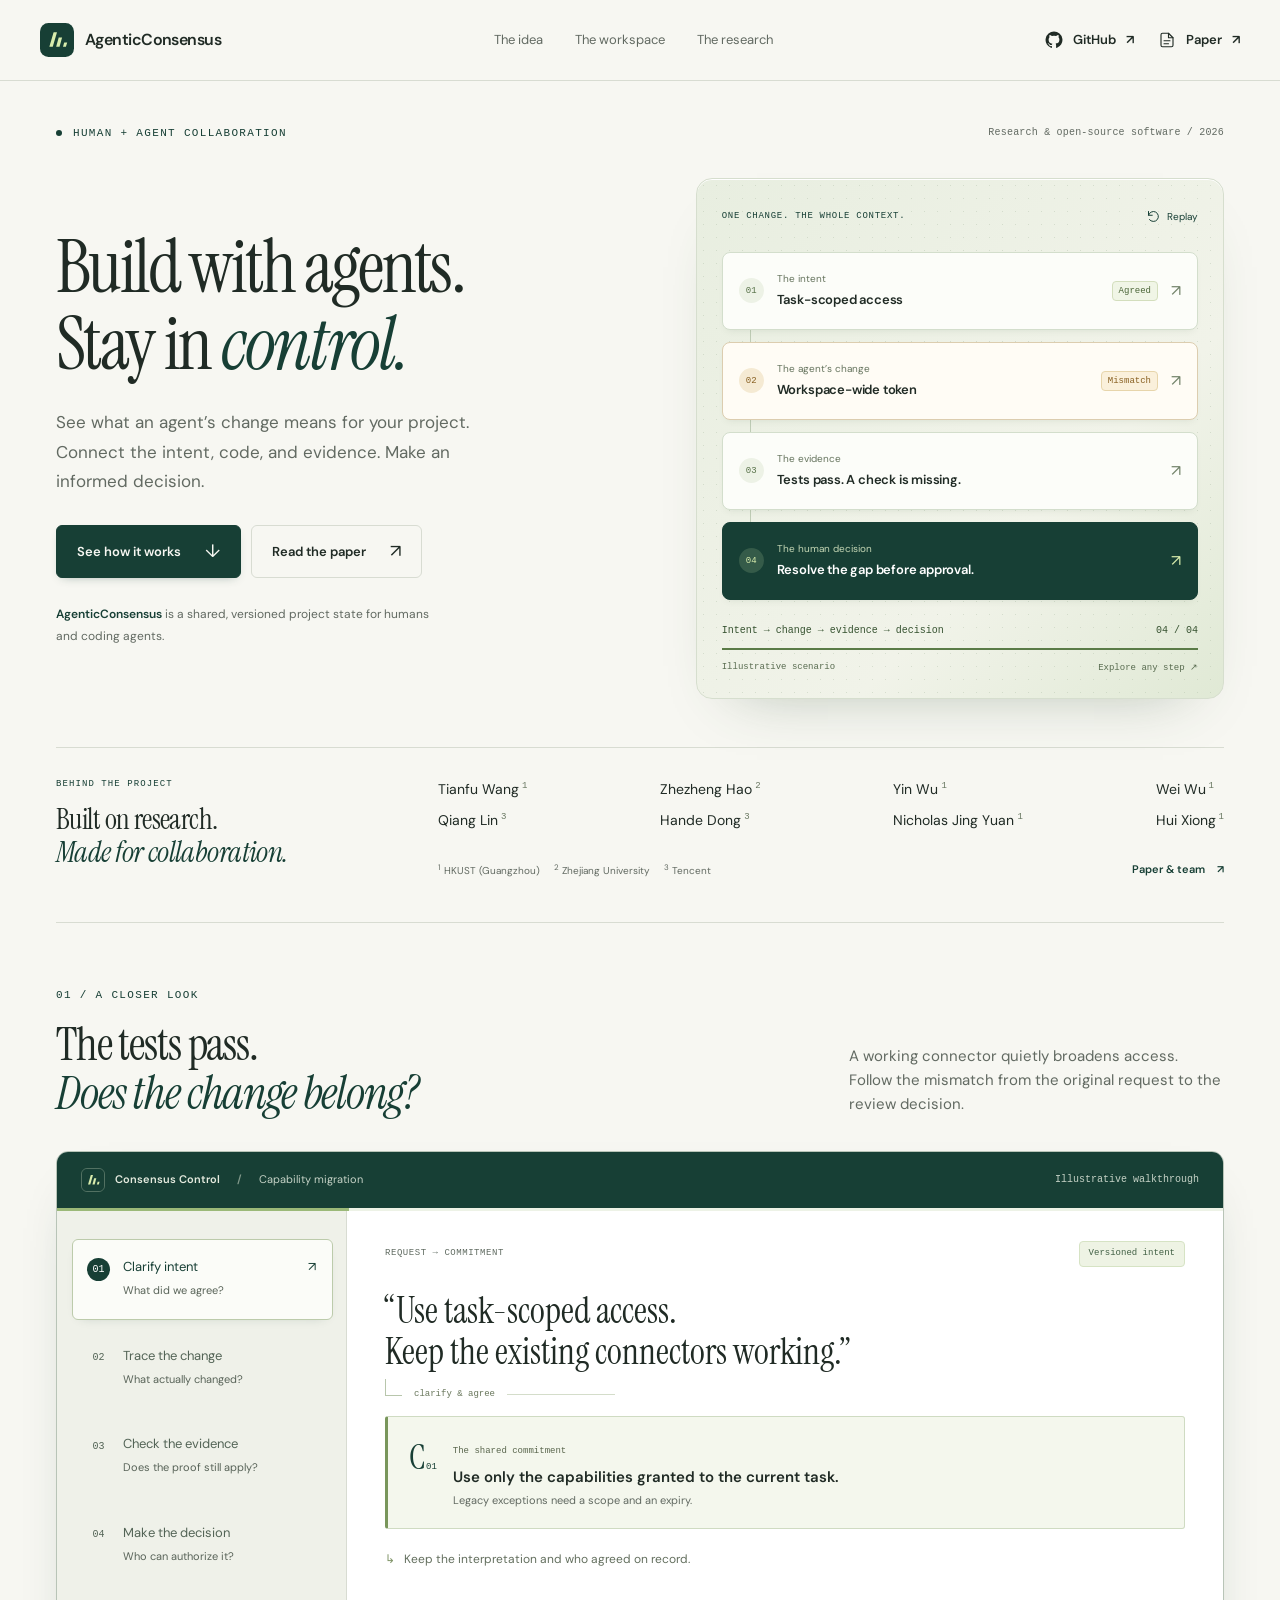
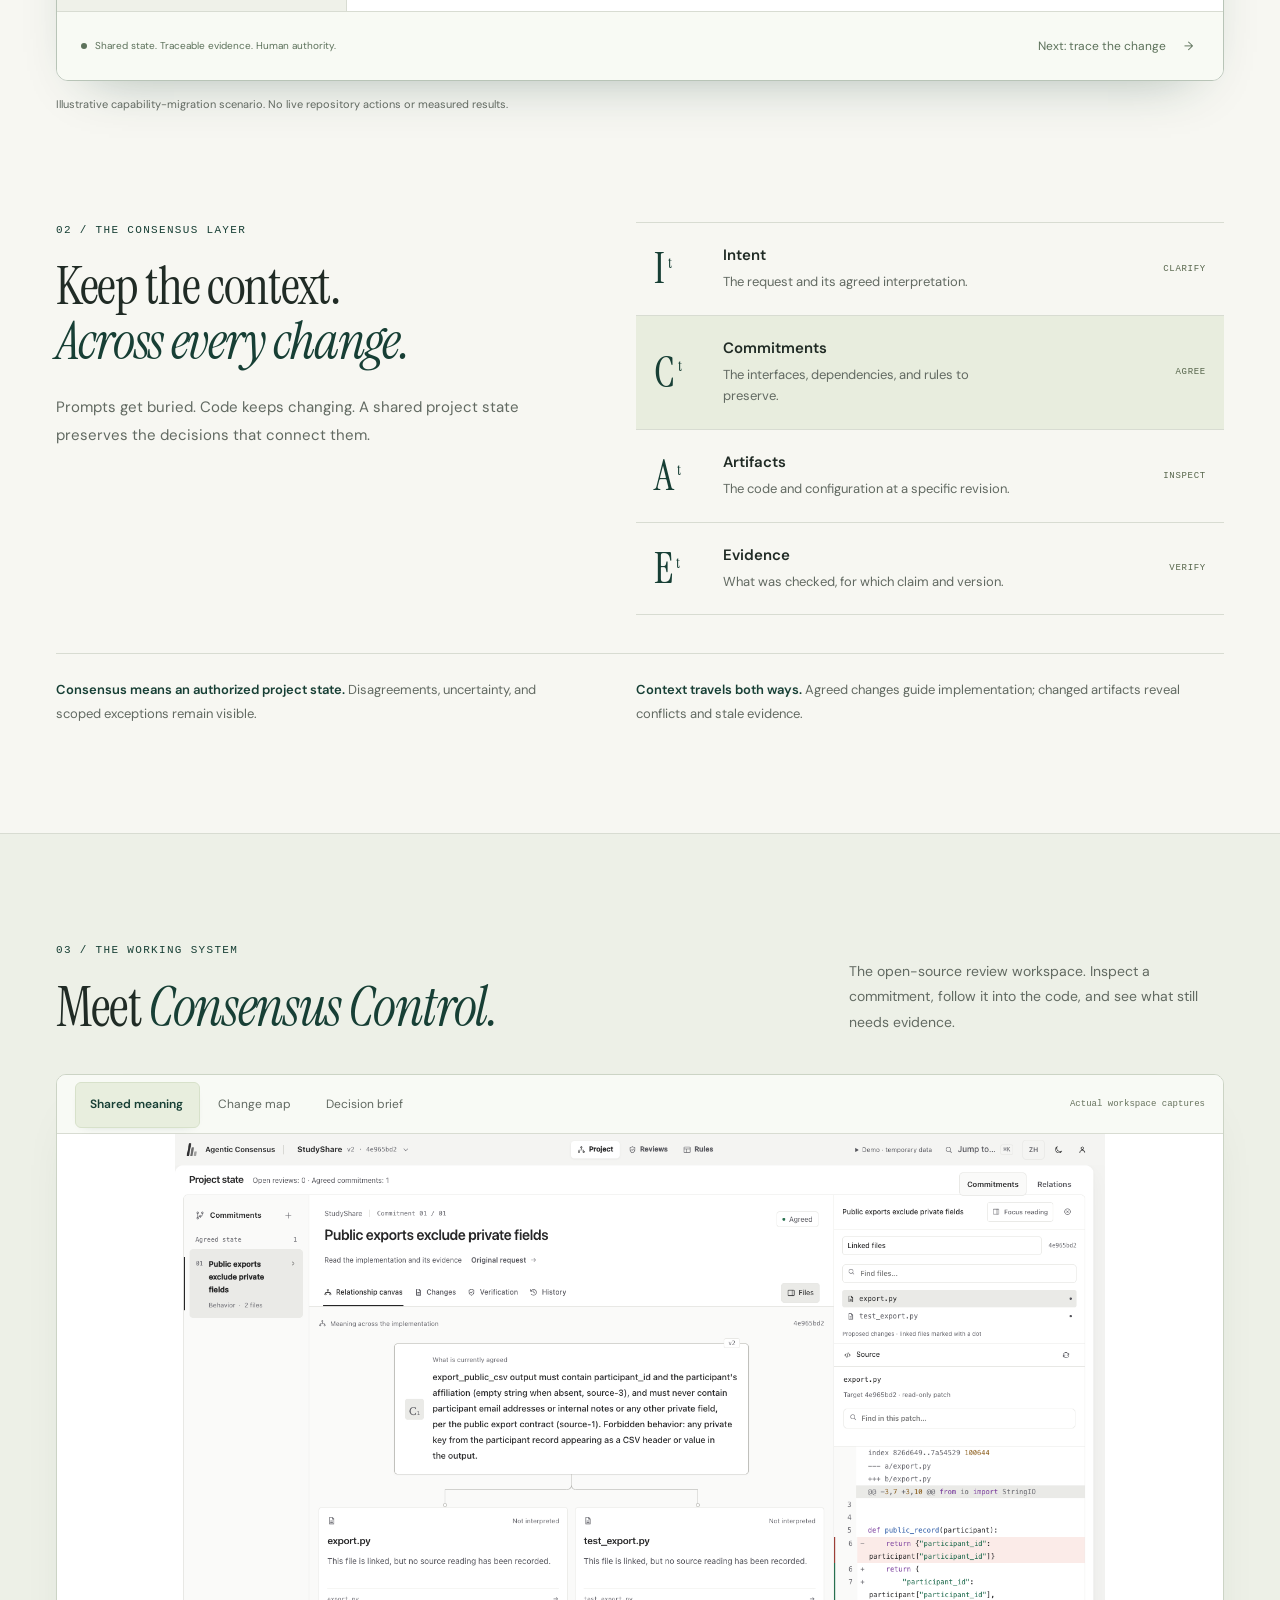
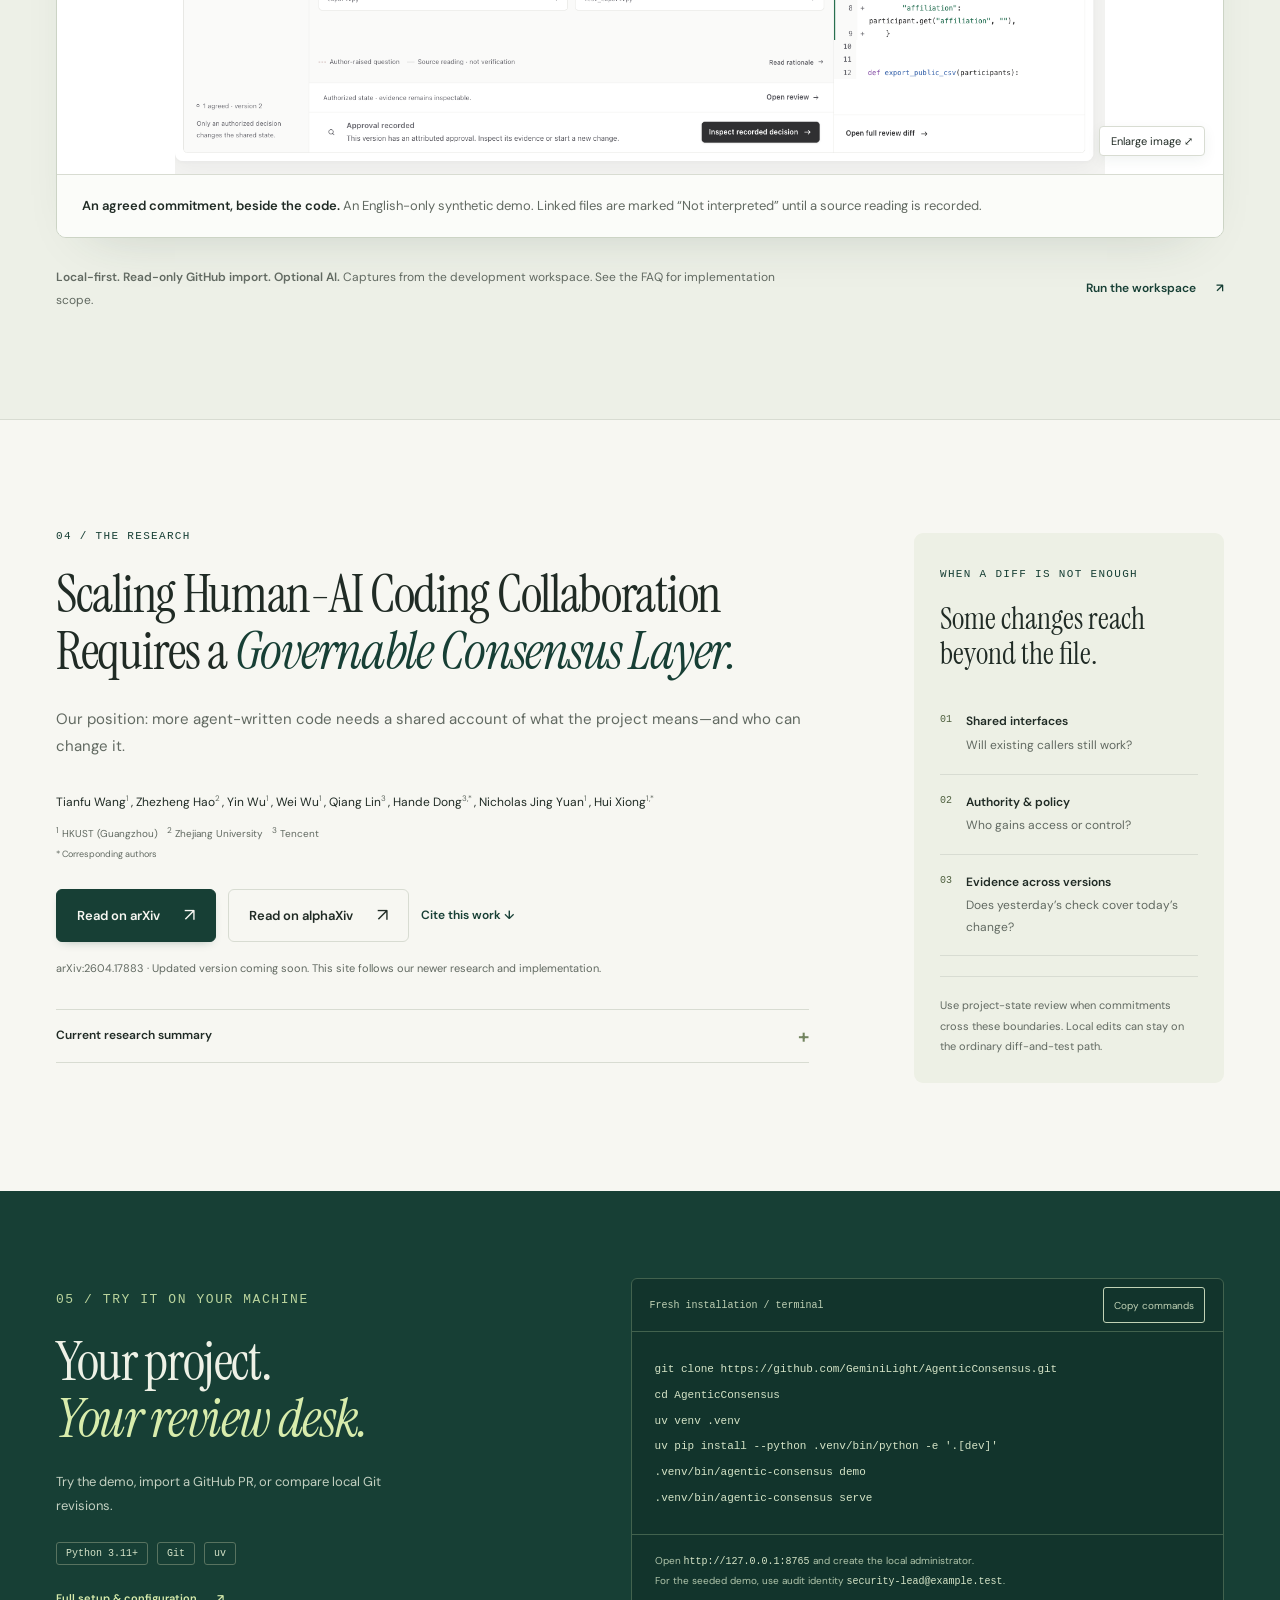
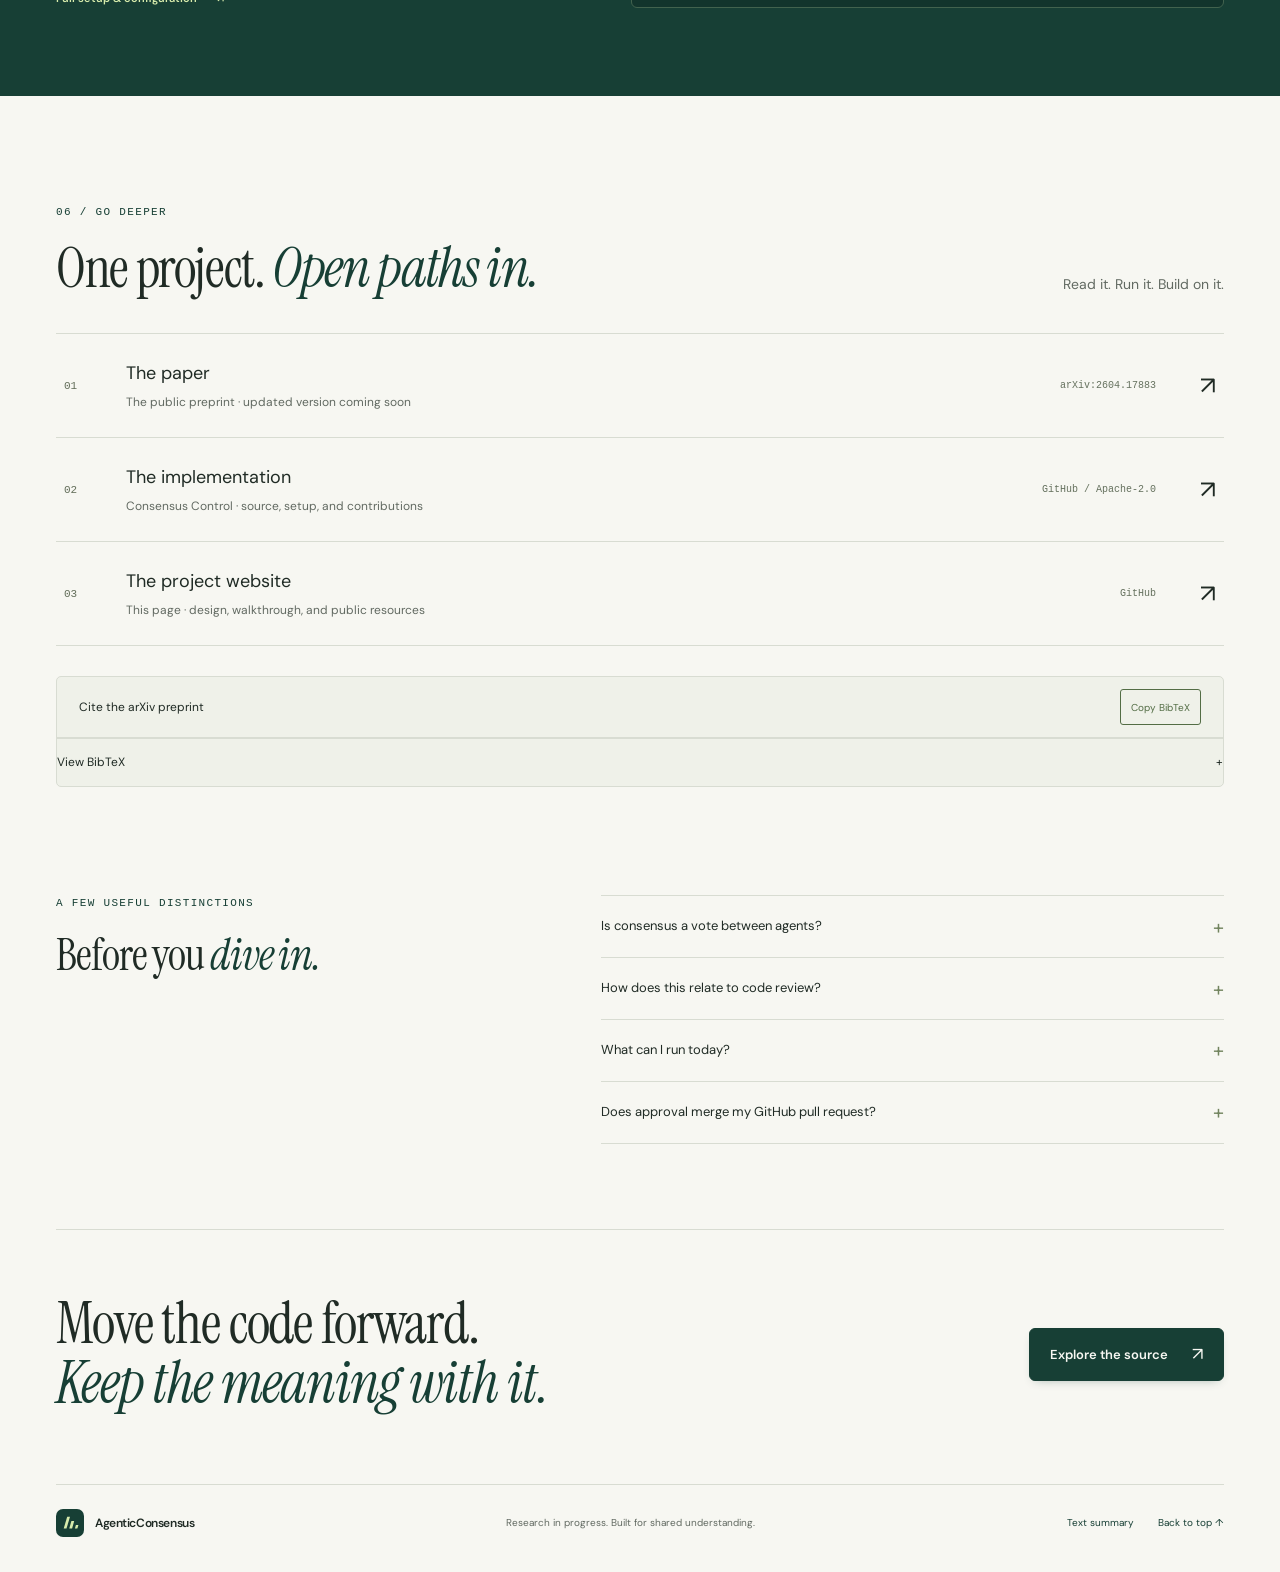
==== commit 1a0bfb14: "Add GitHub and Paper links to the website header" ====
--- a/website/index.html
+++ b/website/index.html
@@ -50,8 +50,8 @@
       type="font/ttf"
       crossorigin
     />
-    <link rel="stylesheet" href="./styles.css?v=20261014-original" />
-    <script src="./script.js?v=20261014-original" defer></script>
+    <link rel="stylesheet" href="./styles.css?v=20261014-header" />
+    <script src="./script.js?v=20261014-header" defer></script>
     <noscript
       ><style>
         .demo-panel[hidden],
@@ -70,7 +70,7 @@
         .demo-body {
           display: block;
         }
-        @media (max-width: 600px) {
+        @media (max-width: 760px) {
           .header-inner {
             flex-wrap: wrap;
             height: auto;
@@ -209,13 +209,29 @@
           ><a href="#workspace">The workspace</a
           ><a href="#research">The research</a>
         </nav>
-        <a
-          class="header-code"
-          href="https://github.com/GeminiLight/AgenticConsensus"
-          ><svg viewBox="0 0 24 24" aria-hidden="true">
-            <path d="m8 7-5 5 5 5m8-10 5 5-5 5M14 4l-4 16" /></svg
-          >Code <span aria-hidden="true">↗</span></a
-        >
+        <nav class="header-actions" aria-label="Project resources">
+          <a
+            class="header-link header-code"
+            href="https://github.com/GeminiLight/AgenticConsensus"
+            target="_blank"
+            rel="noopener noreferrer"
+            aria-label="GitHub repository (opens in a new tab)"
+            ><svg viewBox="0 0 24 24" aria-hidden="true">
+              <path d="M12 .75a11.25 11.25 0 0 0-3.56 21.93c.56.1.77-.24.77-.54v-2.1c-3.13.68-3.79-1.33-3.79-1.33-.51-1.3-1.25-1.65-1.25-1.65-1.03-.7.08-.69.08-.69 1.13.08 1.72 1.16 1.72 1.16 1 1.72 2.63 1.22 3.27.93.1-.73.39-1.22.72-1.5-2.5-.28-5.13-1.25-5.13-5.56 0-1.23.44-2.23 1.16-3.02-.12-.28-.5-1.43.11-2.98 0 0 .95-.3 3.09 1.15a10.75 10.75 0 0 1 5.62 0c2.15-1.45 3.1-1.15 3.1-1.15.61 1.55.23 2.7.11 2.98.72.79 1.16 1.79 1.16 3.02 0 4.32-2.63 5.27-5.14 5.55.4.35.76 1.03.76 2.08v3.11c0 .3.2.65.77.54A11.25 11.25 0 0 0 12 .75Z" /></svg
+            >GitHub <span aria-hidden="true">↗</span></a
+          >
+          <a
+            class="header-link header-paper"
+            href="https://arxiv.org/abs/2604.17883"
+            target="_blank"
+            rel="noopener noreferrer"
+            aria-label="Paper on arXiv (opens in a new tab)"
+            ><svg viewBox="0 0 24 24" aria-hidden="true">
+              <path d="M14 3H6a2 2 0 0 0-2 2v14a2 2 0 0 0 2 2h12a2 2 0 0 0 2-2V9Z" />
+              <path d="M14 3v6h6M8 13h8M8 17h6" /></svg
+            >Paper <span aria-hidden="true">↗</span></a
+          >
+        </nav>
         <button
           class="menu-toggle"
           type="button"
--- a/website/styles.css
+++ b/website/styles.css
@@ -191,21 +191,35 @@
 .top-nav a[aria-current] {
   color: var(--green);
 }
-.header-code {
+.header-actions {
+  display: flex;
+  align-items: center;
+  gap: 24px;
+  flex-shrink: 0;
+}
+.header-link {
   display: flex;
   gap: 10px;
   align-items: center;
   min-height: 44px;
   font-size: 13px;
   font-weight: 600;
-}
-.header-code svg {
+  white-space: nowrap;
+}
+.header-link:hover {
+  color: var(--green);
+}
+.header-link svg {
   width: 18px;
   fill: none;
   stroke: currentColor;
   stroke-width: 1.5;
   stroke-linecap: round;
   stroke-linejoin: round;
+}
+.header-code svg {
+  fill: currentColor;
+  stroke: none;
 }
 .menu-toggle,
 .mobile-nav {
@@ -1368,7 +1382,7 @@
   .top-nav a {
     font-size: 11px;
   }
-  .header-code {
+  .header-link {
     font-size: 12px;
   }
   .hero {
@@ -1669,26 +1683,12 @@
     grid-template-columns: 25px minmax(0, 1fr) auto 25px;
   }
 }
-@media (max-width: 600px) {
-  .wrap {
-    width: calc(100% - 36px);
-  }
-  .header-inner {
-    width: calc(100% - 36px);
-    gap: 16px;
-    height: 64px;
-  }
+@media (max-width: 760px) {
   .top-nav {
     display: none;
   }
-  .header-code {
+  .header-actions {
     margin-left: auto;
-    min-height: 44px;
-    font-size: 11px;
-    gap: 6px;
-  }
-  .header-code svg {
-    width: 16px;
   }
   .menu-toggle:not([hidden]) {
     display: flex;
@@ -1713,6 +1713,30 @@
   .mobile-nav a {
     padding: 13px 0;
     font-size: 13px;
+  }
+}
+@media (max-width: 600px) {
+  .wrap {
+    width: calc(100% - 36px);
+  }
+  .header-inner {
+    width: calc(100% - 36px);
+    gap: 16px;
+    height: 64px;
+  }
+  .header-actions {
+    gap: 10px;
+  }
+  .header-link {
+    min-height: 44px;
+    min-width: 44px;
+    justify-content: center;
+    font-size: 11px;
+    gap: 0;
+  }
+  .header-link svg,
+  .header-link > span {
+    display: none;
   }
   .hero {
     padding-top: 31px;
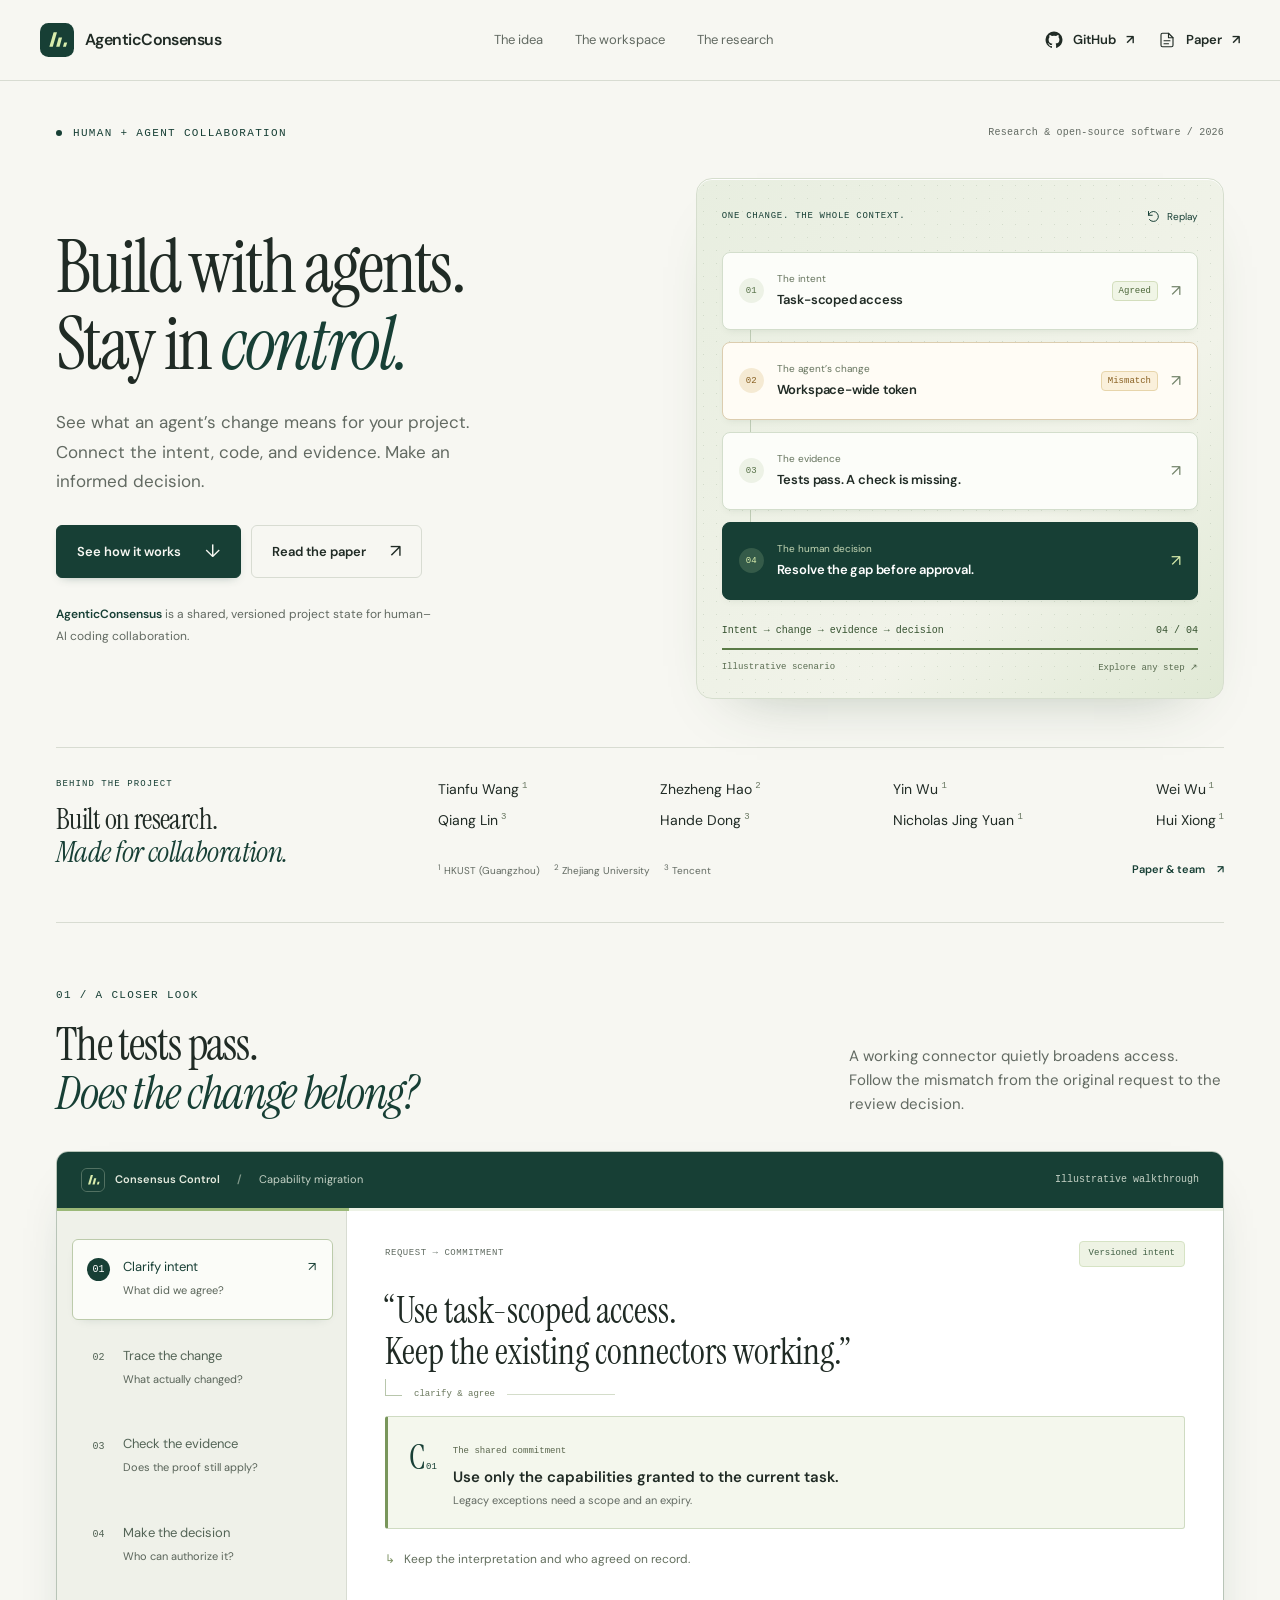
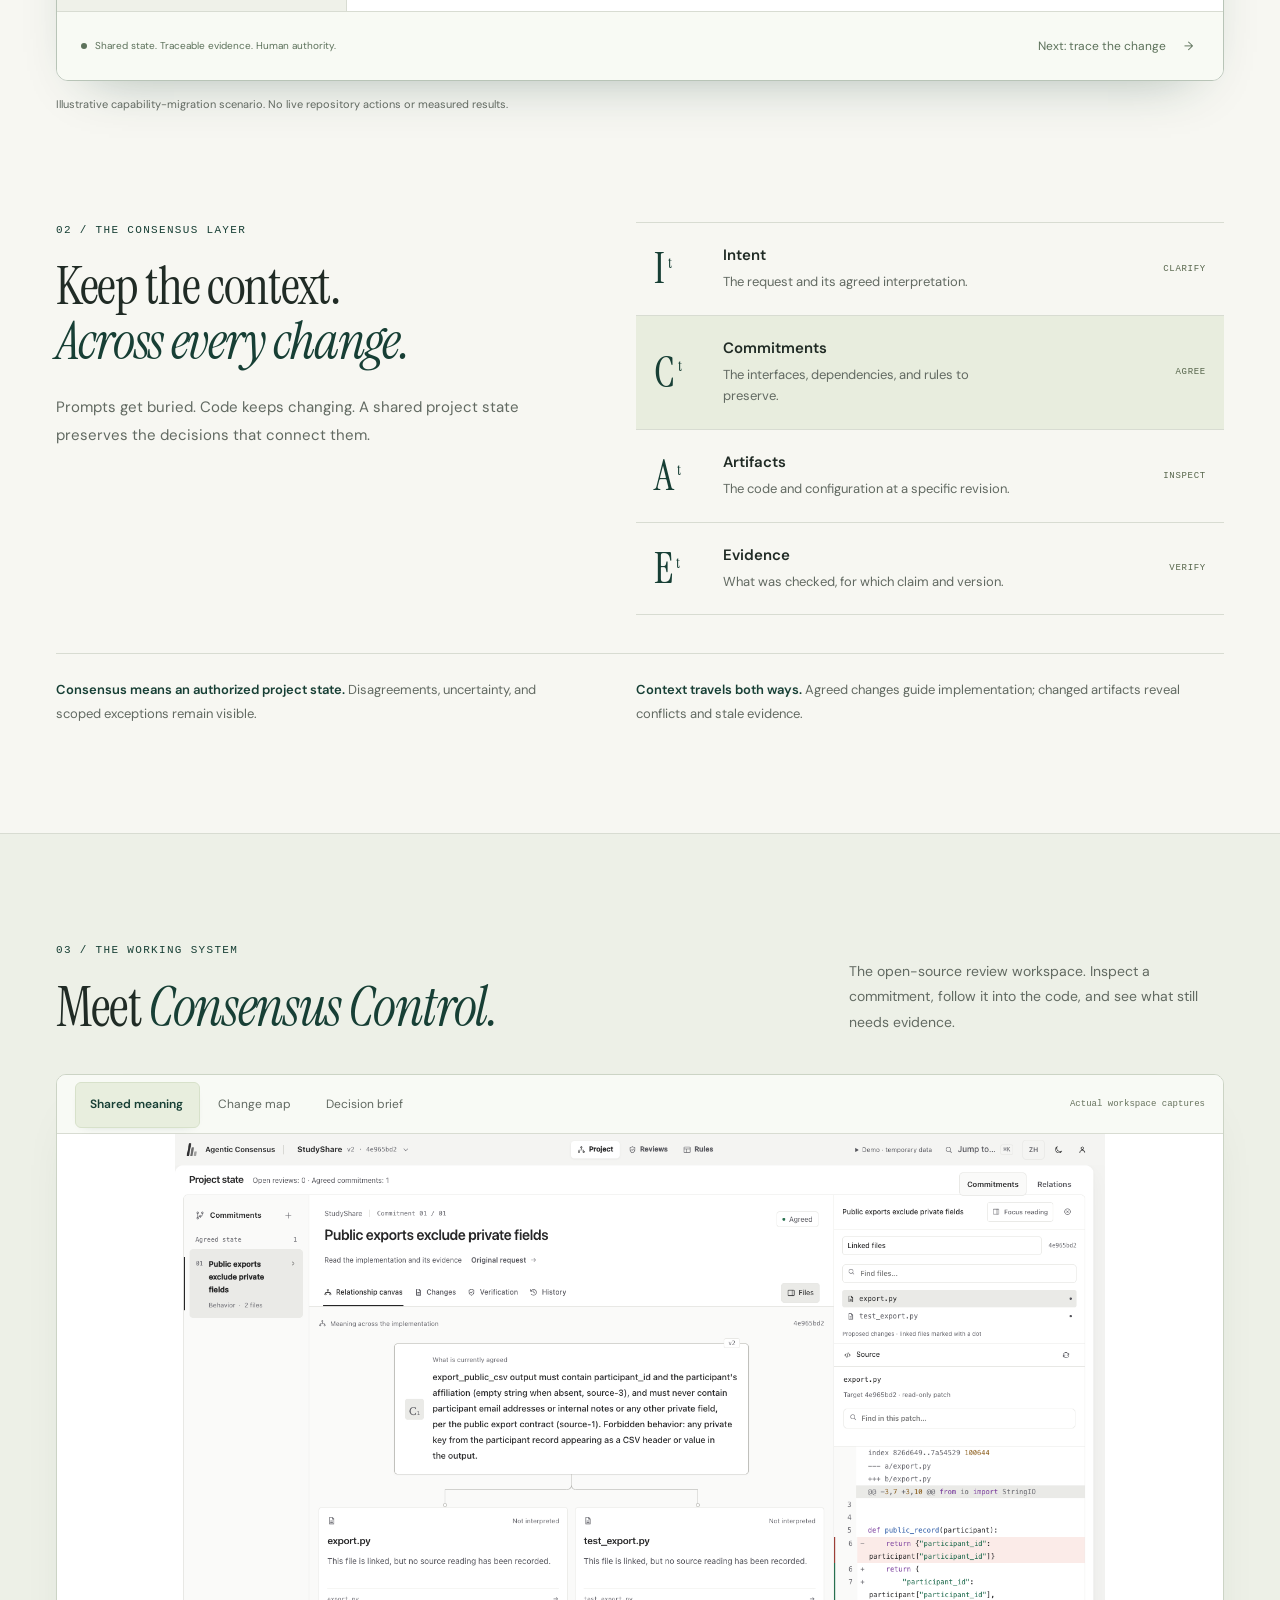
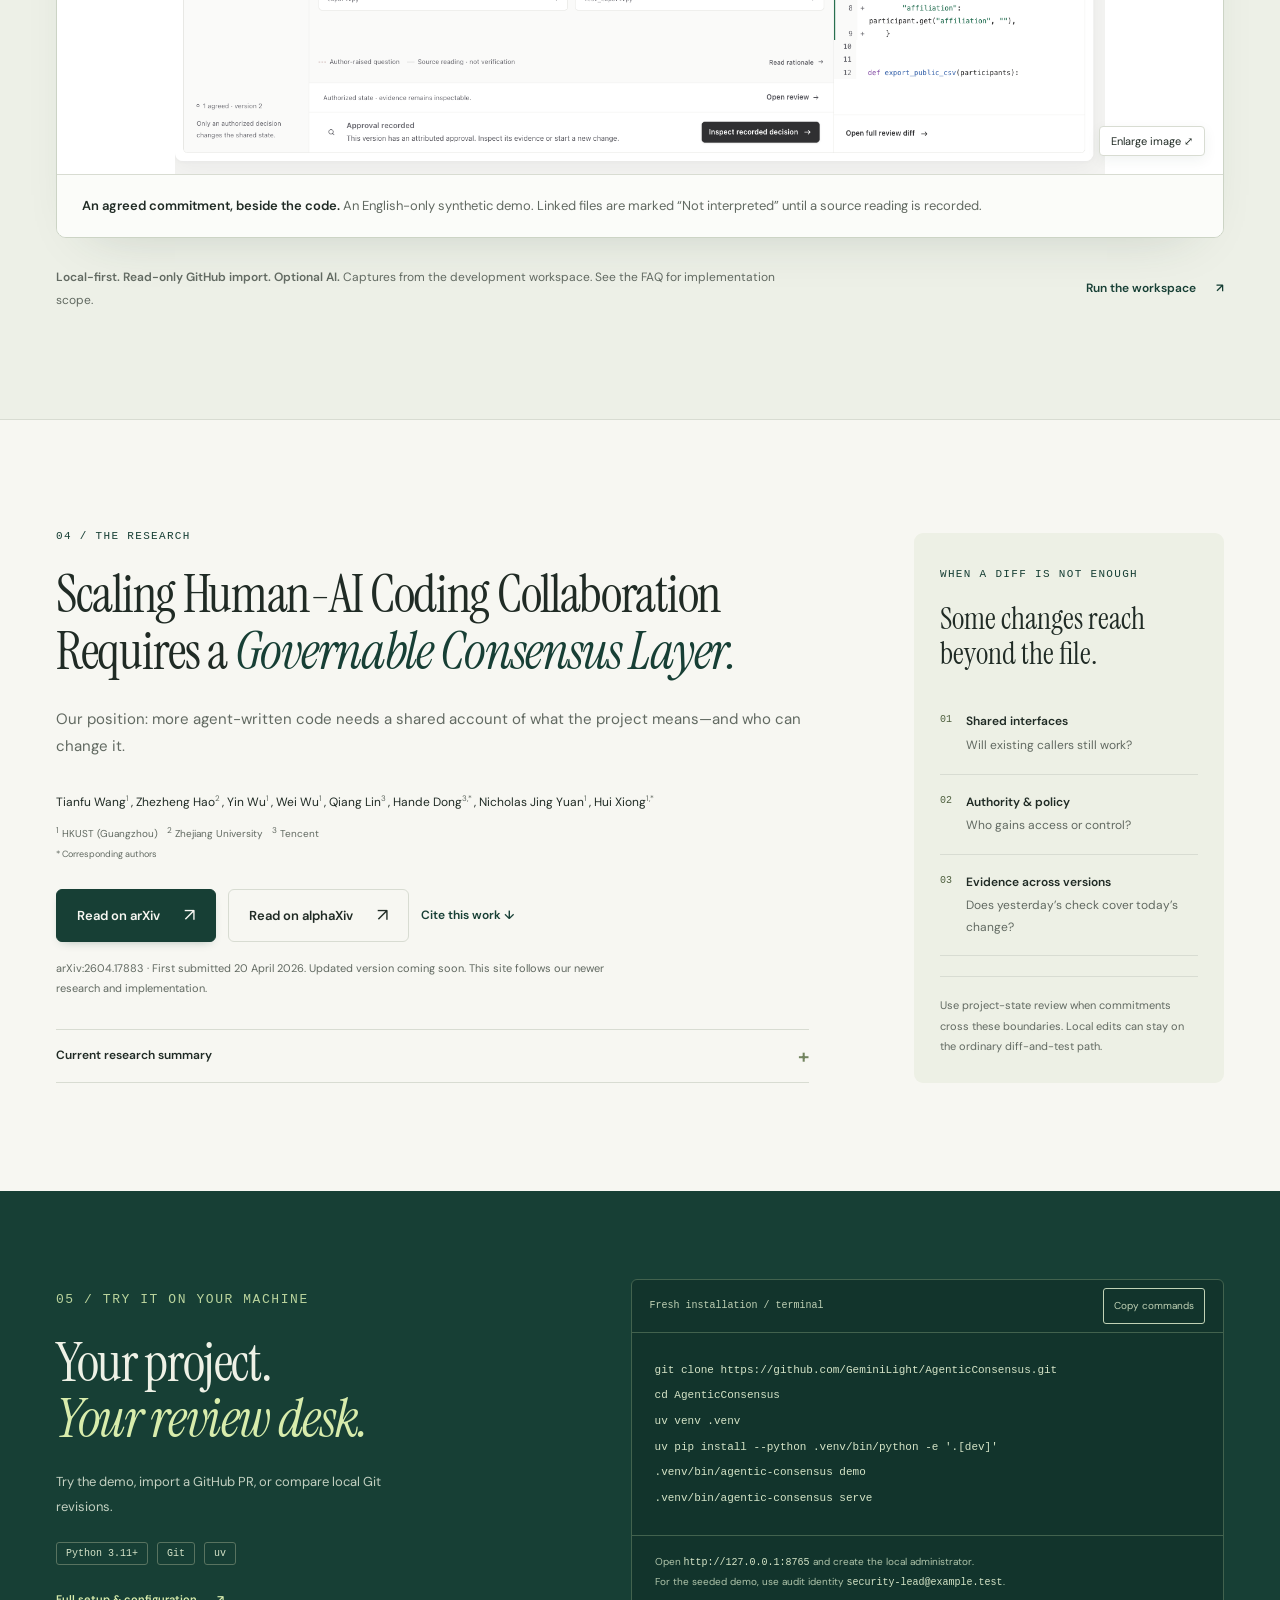
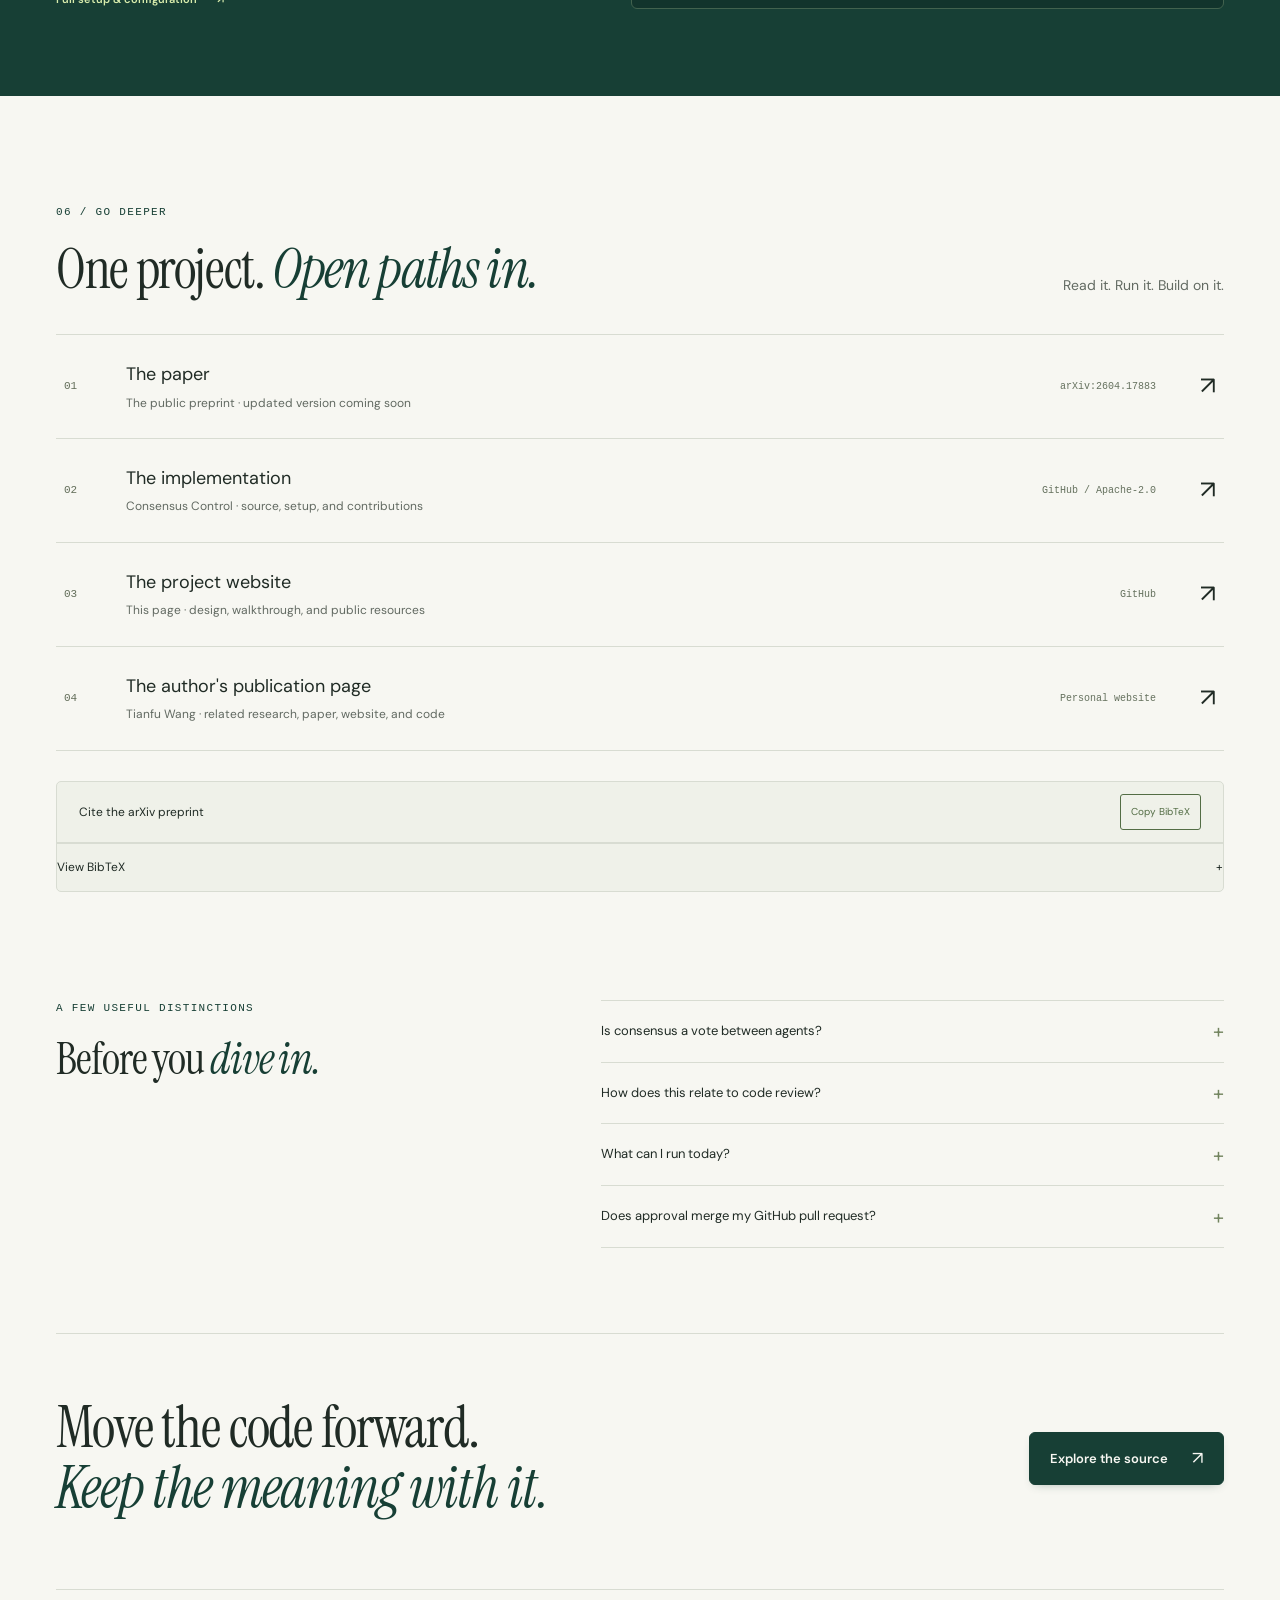
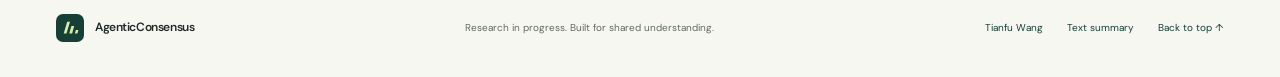
==== commit 45c5783e: "Connect research entry points and improve website discoverability" ====
--- a/website/index.html
+++ b/website/index.html
@@ -3,10 +3,10 @@
   <head>
     <meta charset="utf-8" />
     <meta name="viewport" content="width=device-width, initial-scale=1" />
-    <title>AgenticConsensus — Build with agents. Stay in control.</title>
+    <title>AgenticConsensus — Human–AI Coding Collaboration</title>
     <meta
       name="description"
-      content="A shared, versioned project state for human and AI coding collaboration. Connect intent, code, evidence, and human decisions with AgenticConsensus and Consensus Control."
+      content="AgenticConsensus is a shared, versioned project state for human–AI coding collaboration. Connect intent, code, evidence, and human decisions."
     />
     <meta
       name="author"
@@ -89,11 +89,11 @@
     <meta property="og:site_name" content="AgenticConsensus" />
     <meta
       property="og:title"
-      content="AgenticConsensus — Build with agents. Stay in control."
+      content="AgenticConsensus — Human–AI Coding Collaboration"
     />
     <meta
       property="og:description"
-      content="Build with agents. Keep intent, code, evidence, and human decisions connected. Explore the research and the open-source review workspace."
+      content="AgenticConsensus is a shared, versioned project state for human–AI coding collaboration. Connect intent, code, evidence, and human decisions."
     />
     <meta
       property="og:url"
@@ -112,11 +112,11 @@
     <meta name="twitter:card" content="summary_large_image" />
     <meta
       name="twitter:title"
-      content="AgenticConsensus — Build with agents. Stay in control."
+      content="AgenticConsensus — Human–AI Coding Collaboration"
     />
     <meta
       name="twitter:description"
-      content="A shared project state for human and AI coding collaboration. Research, an interactive walkthrough, and open-source software."
+      content="AgenticConsensus is a shared, versioned project state for human–AI coding collaboration. Connect intent, code, evidence, and human decisions."
     />
     <meta
       name="twitter:image"
@@ -136,11 +136,8 @@
     <meta name="citation_author" content="Xiong, Hui" />
     <meta name="citation_publication_date" content="2026/04/20" />
     <meta name="citation_arxiv_id" content="2604.17883" />
+    <meta name="citation_doi" content="10.48550/arXiv.2604.17883" />
     <meta name="citation_pdf_url" content="https://arxiv.org/pdf/2604.17883" />
-    <meta
-      name="citation_fulltext_html_url"
-      content="https://tianfuwang.tech/AgenticConsensus/"
-    />
     <script type="application/ld+json">
       {
         "@context": "https://schema.org",
@@ -150,7 +147,26 @@
             "@id": "https://tianfuwang.tech/AgenticConsensus/#website",
             "name": "AgenticConsensus",
             "url": "https://tianfuwang.tech/AgenticConsensus/",
+            "description": "AgenticConsensus is a shared, versioned project state for human–AI coding collaboration.",
+            "about": { "@id": "https://tianfuwang.tech/AgenticConsensus/#project" },
             "inLanguage": "en"
+          },
+          {
+            "@type": "CreativeWork",
+            "@id": "https://tianfuwang.tech/AgenticConsensus/#project",
+            "name": "AgenticConsensus",
+            "description": "AgenticConsensus is a shared, versioned project state for human–AI coding collaboration.",
+            "url": "https://tianfuwang.tech/AgenticConsensus/",
+            "sameAs": "https://github.com/GeminiLight/AgenticConsensus",
+            "subjectOf": { "@id": "https://tianfuwang.tech/AgenticConsensus/#paper" },
+            "hasPart": { "@id": "https://tianfuwang.tech/AgenticConsensus/#code" }
+          },
+          {
+            "@type": "Person",
+            "@id": "https://tianfuwang.tech/#person",
+            "name": "Tianfu Wang",
+            "url": "https://tianfuwang.tech/",
+            "sameAs": "https://github.com/GeminiLight"
           },
           {
             "@type": "ScholarlyArticle",
@@ -161,18 +177,20 @@
             "identifier": "arXiv:2604.17883",
             "sameAs": [
               "https://arxiv.org/abs/2604.17883",
-              "https://www.alphaxiv.org/abs/2604.17883"
+              "https://www.alphaxiv.org/abs/2604.17883",
+              "https://doi.org/10.48550/arXiv.2604.17883"
             ],
+            "about": { "@id": "https://tianfuwang.tech/AgenticConsensus/#project" },
             "inLanguage": "en",
             "isAccessibleForFree": true,
-            "url": "https://tianfuwang.tech/AgenticConsensus/#research",
+            "url": "https://arxiv.org/abs/2604.17883",
             "encoding": {
               "@type": "MediaObject",
               "contentUrl": "https://arxiv.org/pdf/2604.17883",
               "encodingFormat": "application/pdf"
             },
             "author": [
-              { "@type": "Person", "name": "Tianfu Wang" },
+              { "@type": "Person", "@id": "https://tianfuwang.tech/#person", "name": "Tianfu Wang" },
               { "@type": "Person", "name": "Zhezheng Hao" },
               { "@type": "Person", "name": "Yin Wu" },
               { "@type": "Person", "name": "Wei Wu" },
@@ -184,9 +202,12 @@
           },
           {
             "@type": "SoftwareSourceCode",
+            "@id": "https://tianfuwang.tech/AgenticConsensus/#code",
             "name": "Consensus Control",
             "description": "A local-first, authenticated review workspace for evidence-backed agentic code changes.",
+            "url": "https://github.com/GeminiLight/AgenticConsensus",
             "codeRepository": "https://github.com/GeminiLight/AgenticConsensus",
+            "isBasedOn": { "@id": "https://tianfuwang.tech/AgenticConsensus/#paper" },
             "programmingLanguage": ["Python", "JavaScript"],
             "license": "https://www.apache.org/licenses/LICENSE-2.0",
             "runtimePlatform": "Python 3.11+"
@@ -284,7 +305,7 @@
             </div>
             <p class="hero-definition">
               <strong>AgenticConsensus</strong> is a shared, versioned project
-              state for humans and coding agents.
+              state for human–AI coding collaboration.
             </p>
           </div>
           <div
@@ -351,7 +372,7 @@
           </div>
           <div class="credits-team">
             <p class="hero-authors">
-              <span>Tianfu Wang<sup>1</sup></span><span>Zhezheng Hao<sup>2</sup></span>
+              <span><a href="https://tianfuwang.tech/">Tianfu Wang</a><sup>1</sup></span><span>Zhezheng Hao<sup>2</sup></span>
               <span>Yin Wu<sup>1</sup></span><span>Wei Wu<sup>1</sup></span>
               <span>Qiang Lin<sup>3</sup></span><span>Hande Dong<sup>3</sup></span>
               <span>Nicholas Jing Yuan<sup>1</sup></span><span>Hui Xiong<sup>1</sup></span>
@@ -856,7 +877,7 @@
             the project means—and who can change it.
           </p>
           <div class="authors">
-            Tianfu Wang<sup>1</sup>, Zhezheng Hao<sup>2</sup>, Yin
+            <a href="https://tianfuwang.tech/">Tianfu Wang</a><sup>1</sup>, Zhezheng Hao<sup>2</sup>, Yin
             Wu<sup>1</sup>, Wei Wu<sup>1</sup>, Qiang Lin<sup>3</sup>, Hande
             Dong<sup>3,*</sup>, Nicholas Jing Yuan<sup>1</sup>, Hui Xiong<sup
               >1,*</sup
@@ -878,7 +899,8 @@
             ><a class="text-link" href="#citation">Cite this work ↓</a>
           </div>
           <p class="paper-version">
-            arXiv:2604.17883 · Updated version coming soon. This site follows
+            arXiv:2604.17883 · First submitted 20 April 2026.
+            Updated version coming soon. This site follows
             our newer research and implementation.
           </p>
           <details class="abstract">
@@ -1021,6 +1043,14 @@
               ></span
             ><span class="resource-kind">GitHub</span
             ><span class="resource-arrow" aria-hidden="true">↗</span></a
+          ><a href="https://tianfuwang.tech/publications/#consensus-layer"
+            ><span class="resource-index">04</span
+            ><span
+              ><b>The author's publication page</b
+              ><small>Tianfu Wang · related research, paper, website, and code</small
+              ></span
+            ><span class="resource-kind">Personal website</span
+            ><span class="resource-arrow" aria-hidden="true">↗</span></a
           >
         </div>
         <div class="citation" id="citation">
@@ -1042,6 +1072,7 @@
   year = {2026},
   eprint = {2604.17883},
   archivePrefix = {arXiv},
+  doi = {10.48550/arXiv.2604.17883},
   url = {https://arxiv.org/abs/2604.17883}
 }</code></pre>
           </details>
@@ -1119,7 +1150,7 @@
         ></a
       ><span>Research in progress. Built for shared understanding.</span>
       <div>
-        <a href="./llms.txt">Text summary</a><a href="#top">Back to top ↑</a>
+        <a href="https://tianfuwang.tech/">Tianfu Wang</a><a href="./llms.txt">Text summary</a><a href="#top">Back to top ↑</a>
       </div>
     </footer>
     <dialog class="image-dialog" aria-labelledby="image-dialog-title">
